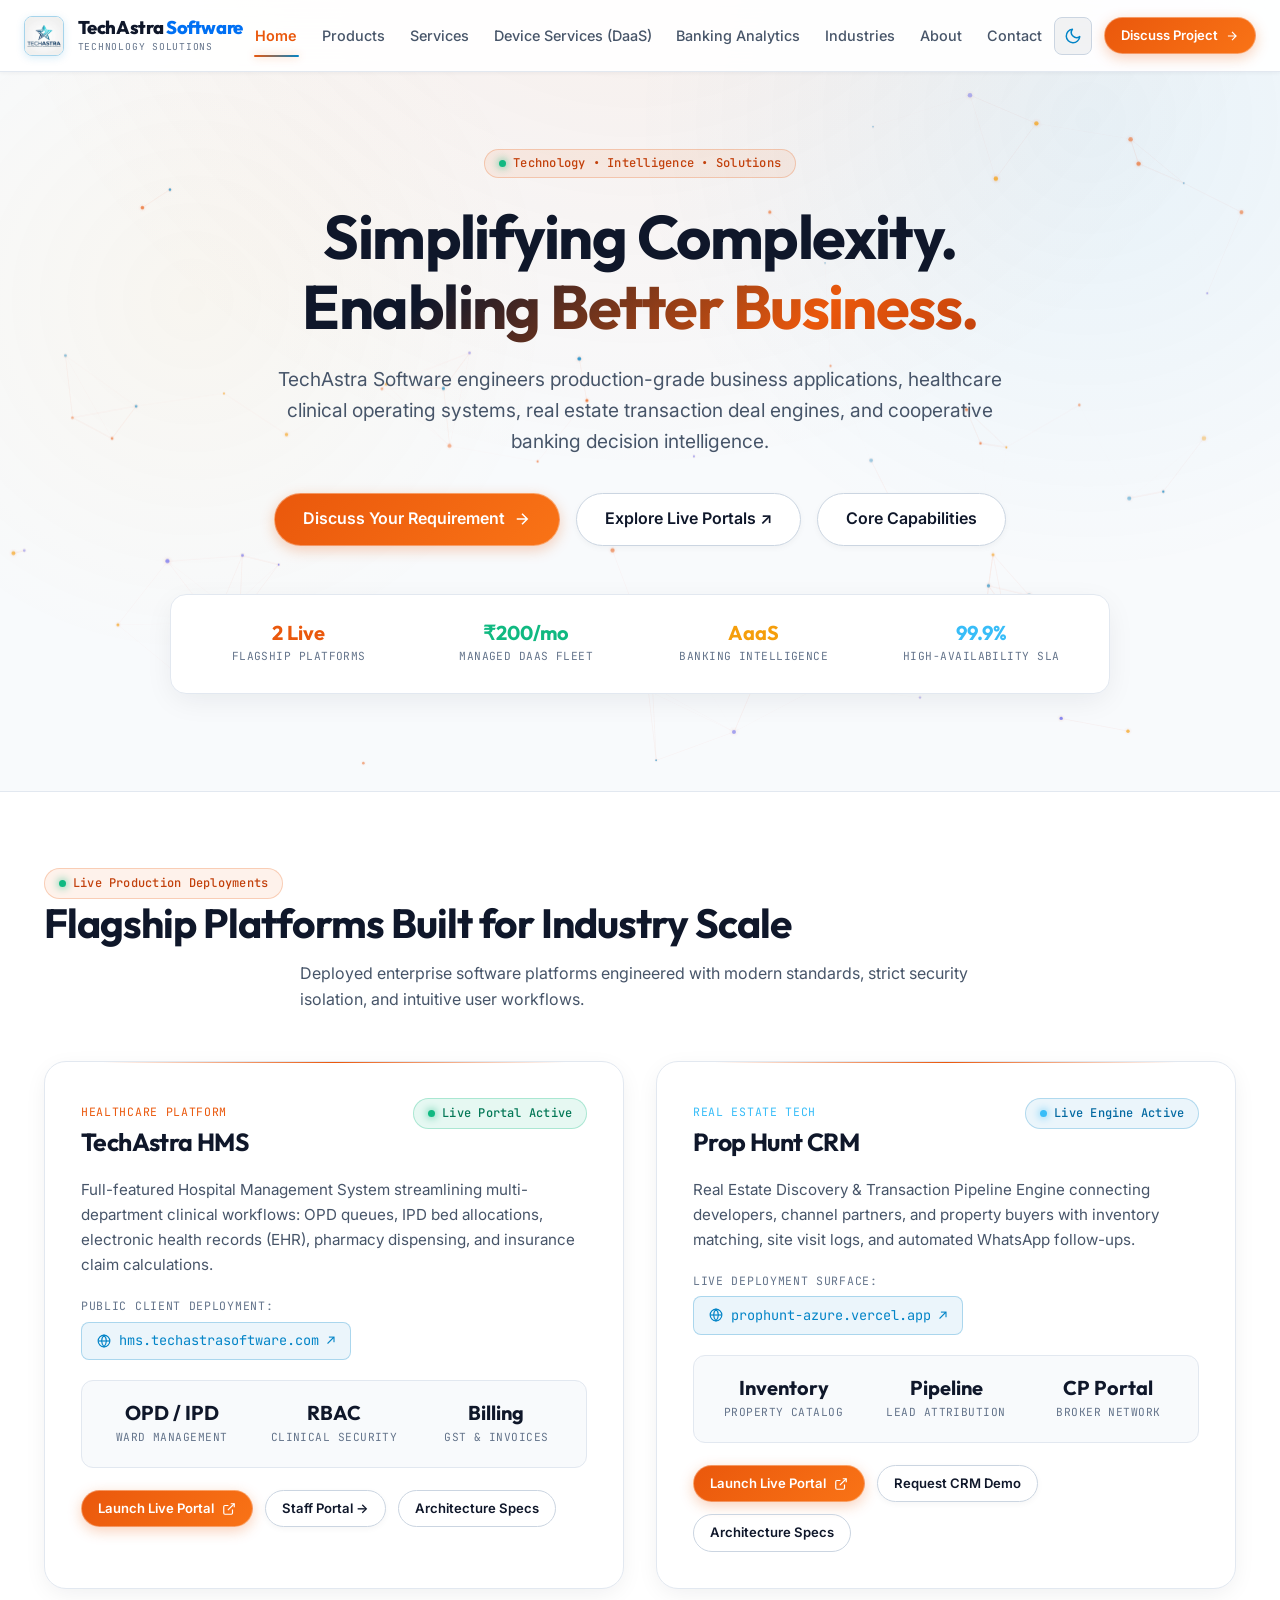
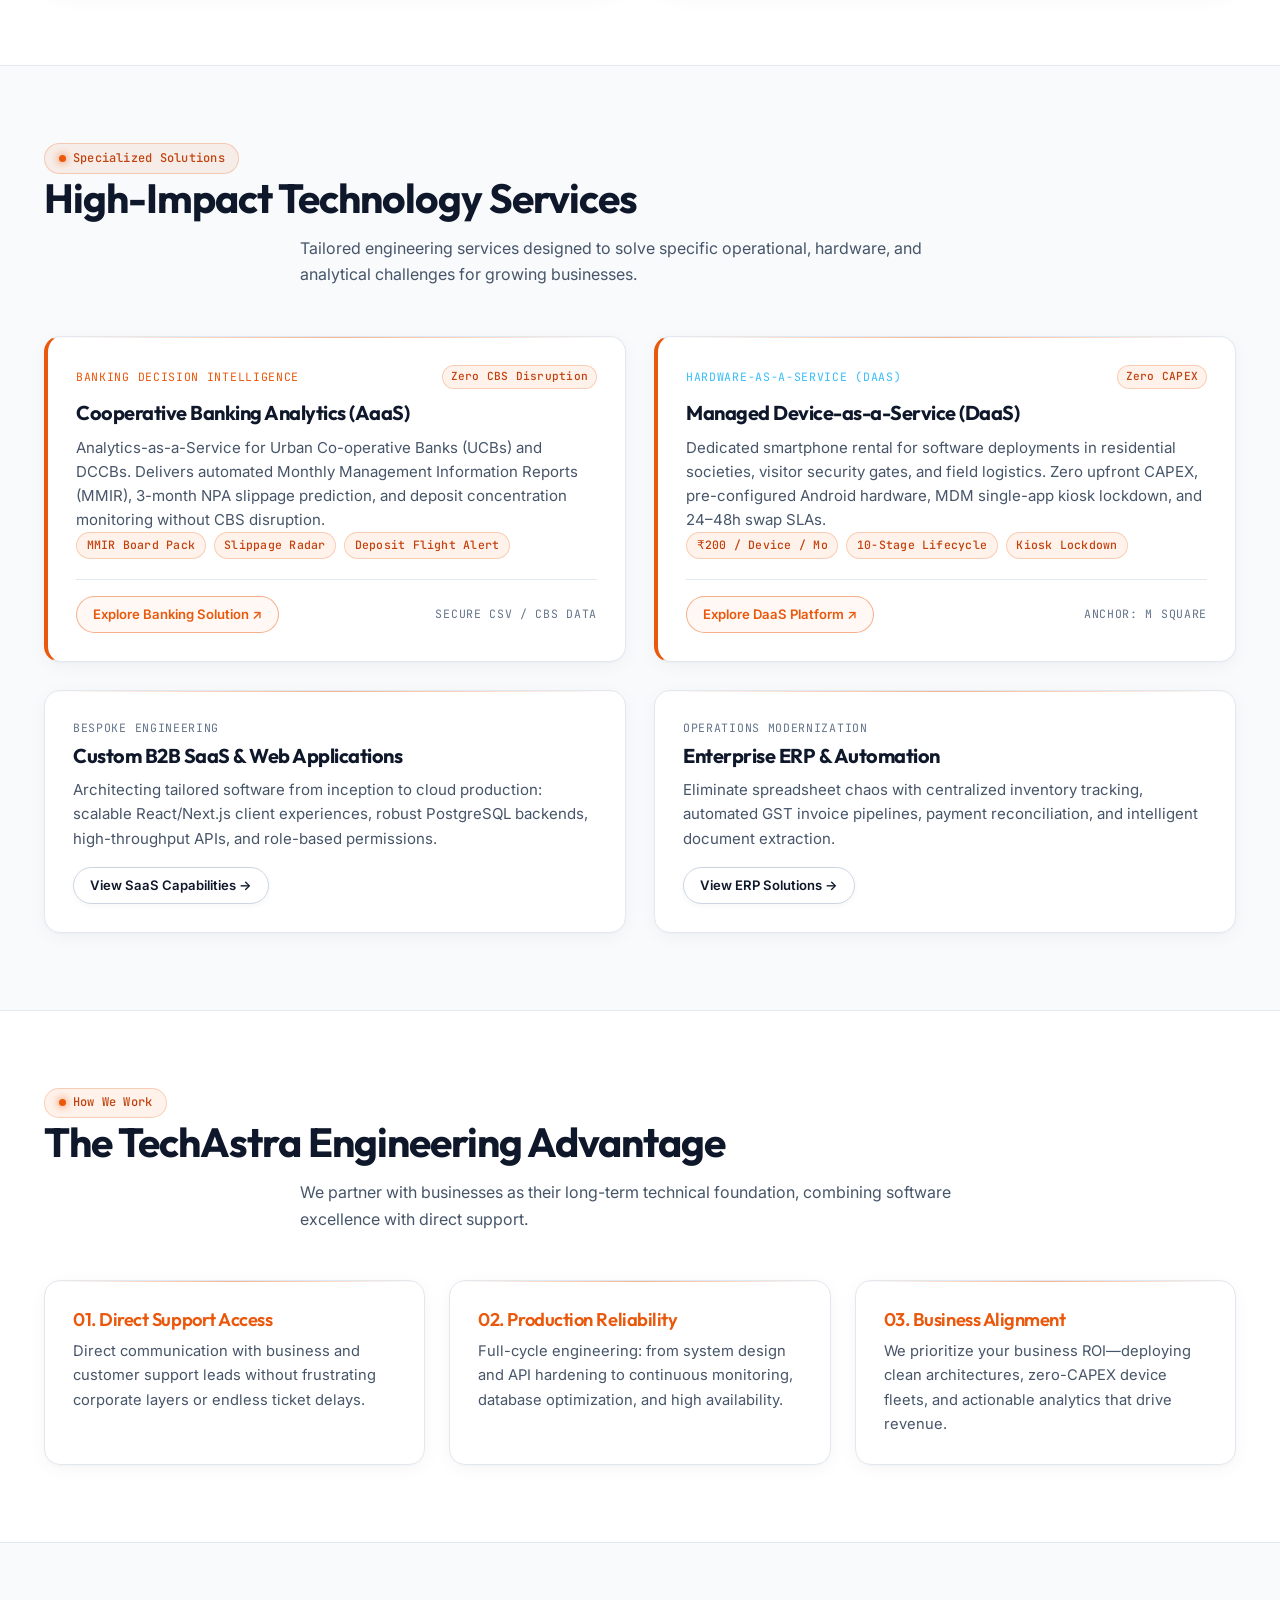
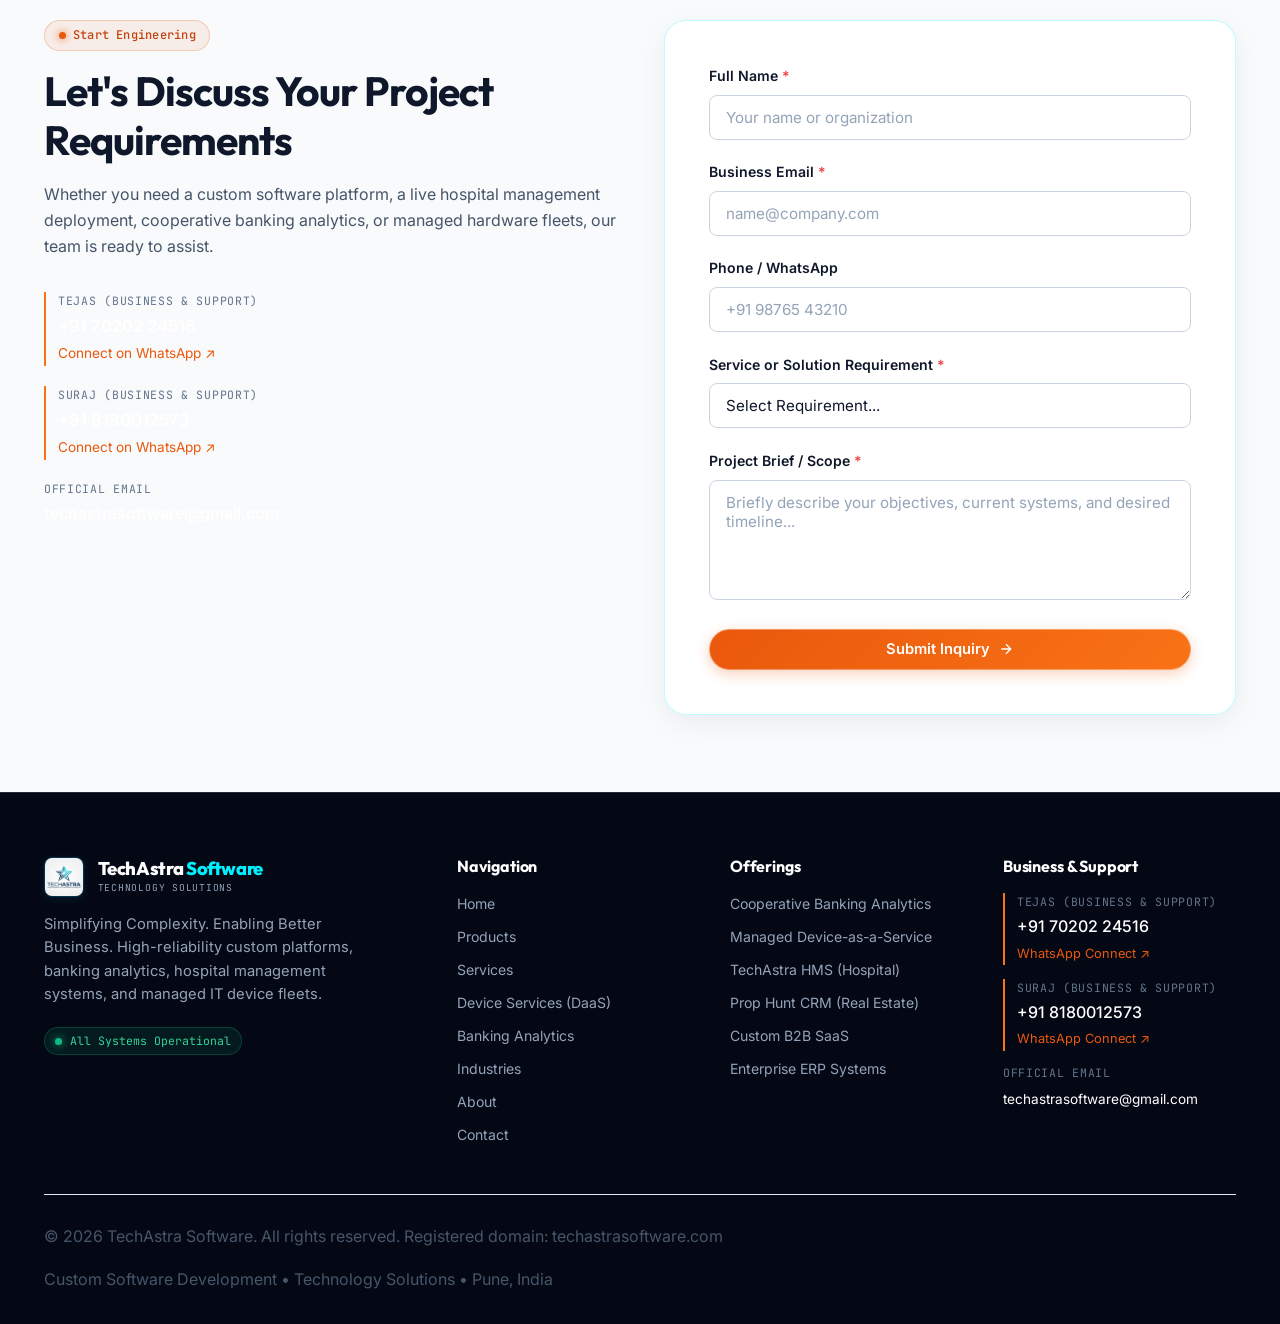
==== index.html @ a3435b64 "feat: complete website redesign with day theme default, mobile responsiveness, and smart email inqui" ====
<!DOCTYPE html>
<html lang="en" data-theme="light">
<head>
  <meta charset="UTF-8">
  <meta name="viewport" content="width=device-width, initial-scale=1.0">
  <title>TechAstra Software — Custom Software, Business Systems & AI Solutions</title>
  
  <!-- Primary Meta Tags -->
  <meta name="title" content="TechAstra Software — Custom Software, Business Systems & AI Solutions">
  <meta name="description" content="TechAstra Software builds custom business software, enterprise web applications, cooperative banking analytics, and managed device-as-a-service (DaaS) platforms across India.">
  <meta name="keywords" content="TechAstra Software, custom software development, hospital management system, cooperative banking analytics, Device as a Service India, B2B SaaS engineering, Pune software company">
  <meta name="robots" content="index, follow">
  <meta name="theme-color" content="#F8FAFC">
  <meta name="google-site-verification" content="npp2EJDyWVHGI0a8ak_zFF7rpn6xFuHgeEfQXJlTIfI">
  <link rel="canonical" href="https://techastrasoftware.com/">

  <!-- Open Graph / Facebook -->
  <meta property="og:type" content="website">
  <meta property="og:url" content="https://techastrasoftware.com/">
  <meta property="og:title" content="TechAstra Software — Custom Software, Business Systems & AI Solutions">
  <meta property="og:description" content="Simplifying Complexity. Enabling Better Business. High-reliability custom platforms, banking analytics, hospital management systems, and managed IT device fleets.">
  <meta property="og:image" content="https://techastrasoftware.com/assets/images/techastra-logo.jpg">

  <!-- Twitter -->
  <meta name="twitter:card" content="summary_large_image">
  <meta name="twitter:url" content="https://techastrasoftware.com/">
  <meta name="twitter:title" content="TechAstra Software — Custom Software, Business Systems & AI Solutions">
  <meta name="twitter:description" content="High-performance custom software, cooperative banking intelligence, and managed business platforms.">
  <meta name="twitter:image" content="https://techastrasoftware.com/assets/images/techastra-logo.jpg">

  <!-- Favicon -->
  <link rel="icon" type="image/png" href="favicon.png">
  <link rel="apple-touch-icon" href="favicon.png">

  <!-- Modern Typography: Outfit, Inter, JetBrains Mono -->
  <link rel="preconnect" href="https://fonts.googleapis.com">
  <link rel="preconnect" href="https://fonts.gstatic.com" crossorigin>
  <link href="https://fonts.googleapis.com/css2?family=Inter:wght@300;400;500;600;700;800&family=JetBrains+Mono:wght@400;500;600;700&family=Outfit:wght@500;600;700;800&display=swap" rel="stylesheet">

  <!-- Master Stylesheet -->
  <link rel="stylesheet" href="css/styles.css">

  <!-- Theme Initialization (Zero Flash: Light Theme Default) -->
  <script>
    (function() {
      try {
        var t = localStorage.getItem('techastra-theme');
        if (t === 'dark') {
          document.documentElement.setAttribute('data-theme', 'dark');
        } else {
          document.documentElement.setAttribute('data-theme', 'light');
        }
      } catch (e) {}
    })();
  </script>

  <!-- Structured Data (JSON-LD) -->
  <script type="application/ld+json">
  {
    "@context": "https://schema.org",
    "@graph": [
      {
        "@type": "Organization",
        "@id": "https://techastrasoftware.com/#organization",
        "name": "TechAstra Software",
        "url": "https://techastrasoftware.com",
        "logo": "https://techastrasoftware.com/assets/images/techastra-logo.jpg",
        "email": "techastrasoftware@gmail.com",
        "description": "TechAstra Software is a software solutions company that develops custom software, web applications, business platforms, automation solutions, AI-powered systems, and managed technology solutions for businesses.",
        "sameAs": []
      },
      {
        "@type": "WebSite",
        "@id": "https://techastrasoftware.com/#website",
        "url": "https://techastrasoftware.com",
        "name": "TechAstra Software",
        "publisher": { "@id": "https://techastrasoftware.com/#organization" }
      }
    ]
  }
  </script>
</head>
<body>

  <!-- Global Header -->
  <header class="site-header" role="banner">
    <div class="container-wide">
      <!-- Official TechAstra Logo & Brand -->
      <a href="index.html" class="brand-link" aria-label="TechAstra Software Home">
        <img src="assets/images/techastra-logo.jpg" alt="TechAstra Software Logo" class="brand-logo-img">
        <div class="brand-text-wrap">
          <span class="brand-name">TechAstra <span>Software</span></span>
          <span class="brand-subtext">Technology Solutions</span>
        </div>
      </a>

      <!-- Desktop Navigation -->
      <nav class="main-nav" aria-label="Primary Navigation">
        <a href="index.html" class="nav-link active" aria-current="page">Home</a>
        <a href="products.html" class="nav-link">Products</a>
        <a href="services.html" class="nav-link">Services</a>
        <a href="device-as-a-service.html" class="nav-link">Device Services (DaaS)</a>
        <a href="cooperative-banking-analytics.html" class="nav-link">Banking Analytics</a>
        <a href="industries.html" class="nav-link">Industries</a>
        <a href="about.html" class="nav-link">About</a>
        <a href="contact.html" class="nav-link">Contact</a>
      </nav>

      <!-- Header CTAs & Theme Toggle -->
      <div class="header-actions">
        <button type="button" class="theme-toggle-btn" aria-label="Toggle light or dark theme" title="Switch Theme">
          <svg class="theme-icon-sun" viewBox="0 0 24 24" width="18" height="18" fill="none" stroke="currentColor" stroke-width="2" stroke-linecap="round" stroke-linejoin="round"><circle cx="12" cy="12" r="5"></circle><line x1="12" y1="1" x2="12" y2="3"></line><line x1="12" y1="21" x2="12" y2="23"></line><line x1="4.22" y1="4.22" x2="5.64" y2="5.64"></line><line x1="18.36" y1="18.36" x2="19.78" y2="19.78"></line><line x1="1" y1="12" x2="3" y2="12"></line><line x1="21" y1="12" x2="23" y2="12"></line><line x1="4.22" y1="19.78" x2="5.64" y2="18.36"></line><line x1="18.36" y1="5.64" x2="19.78" y2="4.22"></line></svg>
          <svg class="theme-icon-moon" viewBox="0 0 24 24" width="18" height="18" fill="none" stroke="currentColor" stroke-width="2" stroke-linecap="round" stroke-linejoin="round"><path d="M21 12.79A9 9 0 1 1 11.21 3 7 7 0 0 0 21 12.79z"></path></svg>
        </button>
        <a href="contact.html" class="header-cta-btn">
          <span>Discuss Project</span>
          <svg viewBox="0 0 24 24" fill="none" stroke="currentColor" stroke-width="2"><path d="M5 12h14M12 5l7 7-7 7"/></svg>
        </a>
        <button type="button" class="mobile-menu-btn" aria-label="Open mobile navigation menu" aria-expanded="false">
          <svg viewBox="0 0 24 24" fill="none" stroke="currentColor" stroke-width="2" stroke-linecap="round"><line x1="3" y1="12" x2="21" y2="12"></line><line x1="3" y1="6" x2="21" y2="6"></line><line x1="3" y1="18" x2="21" y2="18"></line></svg>
        </button>
      </div>
    </div>
  </header>

  <!-- Mobile Drawer Menu -->
  <div class="mobile-drawer" aria-hidden="true">
    <div class="mobile-drawer-header">
      <div class="brand-text-wrap">
        <span class="brand-name">TechAstra <span>Software</span></span>
        <span class="brand-subtext">Technology Solutions</span>
      </div>
      <div style="display: flex; align-items: center; gap: 0.5rem;">
        <button type="button" class="theme-toggle-btn" aria-label="Toggle light or dark theme" title="Switch Theme">
          <svg class="theme-icon-sun" viewBox="0 0 24 24" width="18" height="18" fill="none" stroke="currentColor" stroke-width="2" stroke-linecap="round" stroke-linejoin="round"><circle cx="12" cy="12" r="5"></circle><line x1="12" y1="1" x2="12" y2="3"></line><line x1="12" y1="21" x2="12" y2="23"></line><line x1="4.22" y1="4.22" x2="5.64" y2="5.64"></line><line x1="18.36" y1="18.36" x2="19.78" y2="19.78"></line><line x1="1" y1="12" x2="3" y2="12"></line><line x1="21" y1="12" x2="23" y2="12"></line><line x1="4.22" y1="19.78" x2="5.64" y2="18.36"></line><line x1="18.36" y1="5.64" x2="19.78" y2="4.22"></line></svg>
          <svg class="theme-icon-moon" viewBox="0 0 24 24" width="18" height="18" fill="none" stroke="currentColor" stroke-width="2" stroke-linecap="round" stroke-linejoin="round"><path d="M21 12.79A9 9 0 1 1 11.21 3 7 7 0 0 0 21 12.79z"></path></svg>
        </button>
        <button type="button" class="mobile-menu-btn mobile-drawer-close" aria-label="Close navigation menu">
          <svg viewBox="0 0 24 24" fill="none" stroke="currentColor" stroke-width="2"><line x1="18" y1="6" x2="6" y2="18"></line><line x1="6" y1="6" x2="18" y2="18"></line></svg>
        </button>
      </div>
    </div>
    <nav class="mobile-drawer-nav">
      <a href="index.html" class="active">Home</a>
      <a href="products.html">Products</a>
      <a href="services.html">Services</a>
      <a href="device-as-a-service.html">Device Services (DaaS)</a>
      <a href="cooperative-banking-analytics.html">Banking Analytics</a>
      <a href="industries.html">Industries</a>
      <a href="about.html">About</a>
      <a href="contact.html">Contact</a>
    </nav>
    <div class="mobile-drawer-footer">
      <a href="contact.html" class="btn btn-primary" style="width: 100%;">Discuss Your Project</a>
      <p style="font-size: 0.8rem; color: var(--text-muted); text-align: center; margin-top: 0.75rem;">techastrasoftware@gmail.com</p>
    </div>
  </div>

  <main id="main-content">

    <!-- Cosmic Astra Hero Section with Interactive Constellation Canvas -->
    <section class="section-padding hero-cosmic-section" style="position: relative; overflow: hidden; padding-top: clamp(3rem, 6vw, 5.5rem); padding-bottom: clamp(3.5rem, 6vw, 5.5rem);">
      <!-- Interactive Celestial Starfield Canvas -->
      <canvas id="astra-canvas" class="astra-canvas" aria-hidden="true"></canvas>

      <div class="container" style="position: relative; z-index: 2;">
        <div style="max-width: 940px; margin: 0 auto; text-align: center;">
          
          <div class="hero-badge-wrap">
            <span class="badge hero-badge">
              <span class="dot dot-green"></span> Technology • Intelligence • Solutions
            </span>
          </div>

          <h1 style="margin-bottom: 1.35rem;">
            Simplifying Complexity. <br>
            <span class="gradient-text-cosmic">Enabling Better Business.</span>
          </h1>

          <p class="lead" style="max-width: 780px; margin: 0 auto 2.25rem; color: var(--text-secondary);">
            TechAstra Software engineers production-grade business applications, healthcare clinical operating systems, real estate transaction deal engines, and cooperative banking decision intelligence.
          </p>

          <div class="hero-cta-group" style="display: flex; gap: 1rem; justify-content: center; flex-wrap: wrap; margin-bottom: 3rem;">
            <a href="contact.html" class="btn btn-primary btn-lg">
              <span>Discuss Your Requirement</span>
              <svg width="18" height="18" viewBox="0 0 24 24" fill="none" stroke="currentColor" stroke-width="2"><path d="M5 12h14M12 5l7 7-7 7"/></svg>
            </a>
            <a href="#products" class="btn btn-secondary btn-lg">
              <span>Explore Live Portals ↗</span>
            </a>
            <a href="services.html" class="btn btn-secondary btn-lg">
              <span>Core Capabilities</span>
            </a>
          </div>

          <!-- Highlight Metrics & Telemetry Strip -->
          <div class="metrics-strip hero-metrics-strip">
            <div class="metric-item">
              <div class="metric-val" style="color: var(--brand-cyan);">2 Live</div>
              <div class="metric-lbl">Flagship Platforms</div>
            </div>
            <div class="metric-item">
              <div class="metric-val" style="color: #10B981;">₹200/mo</div>
              <div class="metric-lbl">Managed DaaS Fleet</div>
            </div>
            <div class="metric-item">
              <div class="metric-val" style="color: #F59E0B;">AaaS</div>
              <div class="metric-lbl">Banking Intelligence</div>
            </div>
            <div class="metric-item">
              <div class="metric-val" style="color: #38BDF8;">99.9%</div>
              <div class="metric-lbl">High-Availability SLA</div>
            </div>
          </div>

        </div>
      </div>
    </section>

    <!-- Flagship Products Showcase (Live HMS & Prop Hunt) -->
    <section class="section-padding bg-surface" id="products">
      <div class="container">
        <div class="section-header text-center" style="margin-bottom: 3rem;">
          <span class="badge"><span class="dot dot-green"></span> Live Production Deployments</span>
          <h2>Flagship Platforms Built for Industry Scale</h2>
          <p class="section-lead" style="max-width: 680px; margin: 0.75rem auto 0;">
            Deployed enterprise software platforms engineered with modern standards, strict security isolation, and intuitive user workflows.
          </p>
        </div>

        <div class="grid grid-2" style="gap: 2rem;">
          
          <!-- Product 1: TechAstra HMS -->
          <div class="portal-card" id="hms-portal">
            <div class="portal-header">
              <div>
                <span class="mono-tag" style="color: var(--brand-cyan);">Healthcare Platform</span>
                <h3 style="font-size: 1.55rem; margin-top: 0.25rem;">TechAstra HMS</h3>
              </div>
              <span class="badge badge-live">
                <span class="dot dot-green"></span> Live Portal Active
              </span>
            </div>
            
            <p style="color: var(--text-secondary); font-size: 0.95rem; margin-bottom: 1.25rem;">
              Full-featured Hospital Management System streamlining multi-department clinical workflows: OPD queues, IPD bed allocations, electronic health records (EHR), pharmacy dispensing, and insurance claim calculations.
            </p>

            <div style="margin-bottom: 1.25rem;">
              <span class="mono-tag" style="display: block; margin-bottom: 0.35rem;">Public Client Deployment:</span>
              <a href="https://hms.techastrasoftware.com/" target="_blank" rel="noopener" class="portal-url-badge" title="Launch TechAstra HMS">
                <svg width="14" height="14" viewBox="0 0 24 24" fill="none" stroke="currentColor" stroke-width="2"><circle cx="12" cy="12" r="10"></circle><line x1="2" y1="12" x2="22" y2="12"></line><path d="M12 2a15.3 15.3 0 0 1 4 10 15.3 15.3 0 0 1-4 10 15.3 15.3 0 0 1-4-10 15.3 15.3 0 0 1 4-10z"></path></svg>
                <span>hms.techastrasoftware.com ↗</span>
              </a>
            </div>

            <div class="metrics-strip">
              <div class="metric-item">
                <div class="metric-val">OPD / IPD</div>
                <div class="metric-lbl">Ward Management</div>
              </div>
              <div class="metric-item">
                <div class="metric-val">RBAC</div>
                <div class="metric-lbl">Clinical Security</div>
              </div>
              <div class="metric-item">
                <div class="metric-val">Billing</div>
                <div class="metric-lbl">GST &amp; Invoices</div>
              </div>
            </div>

            <div style="display: flex; gap: 0.75rem; flex-wrap: wrap; margin-top: 1.35rem;">
              <a href="https://hms.techastrasoftware.com/" target="_blank" rel="noopener" class="btn btn-primary btn-sm">
                <span>Launch Live Portal</span>
                <svg width="14" height="14" viewBox="0 0 24 24" fill="none" stroke="currentColor" stroke-width="2"><path d="M18 13v6a2 2 0 0 1-2 2H5a2 2 0 0 1-2-2V8a2 2 0 0 1 2-2h6"></path><polyline points="15 3 21 3 21 9"></polyline><line x1="10" y1="14" x2="21" y2="3"></line></svg>
              </a>
              <a href="https://hms-admin.techastrasoftware.com" target="_blank" rel="noopener" class="btn btn-secondary btn-sm">Staff Portal &rarr;</a>
              <a href="products.html#hms" class="btn btn-outline btn-sm">Architecture Specs</a>
            </div>
          </div>

          <!-- Product 2: Prop Hunt CRM -->
          <div class="portal-card" id="prophunt-portal">
            <div class="portal-header">
              <div>
                <span class="mono-tag" style="color: #38BDF8;">Real Estate Tech</span>
                <h3 style="font-size: 1.55rem; margin-top: 0.25rem;">Prop Hunt CRM</h3>
              </div>
              <span class="badge badge-platform">
                <span class="dot" style="background: #38BDF8; box-shadow: 0 0 8px #38BDF8;"></span> Live Engine Active
              </span>
            </div>

            <p style="color: var(--text-secondary); font-size: 0.95rem; margin-bottom: 1.25rem;">
              Real Estate Discovery &amp; Transaction Pipeline Engine connecting developers, channel partners, and property buyers with inventory matching, site visit logs, and automated WhatsApp follow-ups.
            </p>

            <div style="margin-bottom: 1.25rem;">
              <span class="mono-tag" style="display: block; margin-bottom: 0.35rem;">Live Deployment Surface:</span>
              <a href="https://prophunt-azure.vercel.app/" target="_blank" rel="noopener" class="portal-url-badge" title="Launch Prop Hunt CRM">
                <svg width="14" height="14" viewBox="0 0 24 24" fill="none" stroke="currentColor" stroke-width="2"><circle cx="12" cy="12" r="10"></circle><line x1="2" y1="12" x2="22" y2="12"></line><path d="M12 2a15.3 15.3 0 0 1 4 10 15.3 15.3 0 0 1-4 10 15.3 15.3 0 0 1-4-10 15.3 15.3 0 0 1 4-10z"></path></svg>
                <span>prophunt-azure.vercel.app ↗</span>
              </a>
            </div>

            <div class="metrics-strip">
              <div class="metric-item">
                <div class="metric-val">Inventory</div>
                <div class="metric-lbl">Property Catalog</div>
              </div>
              <div class="metric-item">
                <div class="metric-val">Pipeline</div>
                <div class="metric-lbl">Lead Attribution</div>
              </div>
              <div class="metric-item">
                <div class="metric-val">CP Portal</div>
                <div class="metric-lbl">Broker Network</div>
              </div>
            </div>

            <div style="display: flex; gap: 0.75rem; flex-wrap: wrap; margin-top: 1.35rem;">
              <a href="https://prophunt-azure.vercel.app/" target="_blank" rel="noopener" class="btn btn-primary btn-sm">
                <span>Launch Live Portal</span>
                <svg width="14" height="14" viewBox="0 0 24 24" fill="none" stroke="currentColor" stroke-width="2"><path d="M18 13v6a2 2 0 0 1-2 2H5a2 2 0 0 1-2-2V8a2 2 0 0 1 2-2h6"></path><polyline points="15 3 21 3 21 9"></polyline><line x1="10" y1="14" x2="21" y2="3"></line></svg>
              </a>
              <a href="contact.html?service=prophunt" class="btn btn-secondary btn-sm">Request CRM Demo</a>
              <a href="products.html#prop-hunt" class="btn btn-outline btn-sm">Architecture Specs</a>
            </div>
          </div>

        </div>
      </div>
    </section>

    <!-- Core Specialized Offerings Bento -->
    <section class="section-padding" id="specialized-solutions">
      <div class="container">
        <div class="section-header text-center" style="margin-bottom: 3rem;">
          <span class="badge"><span class="dot"></span> Specialized Solutions</span>
          <h2>High-Impact Technology Services</h2>
          <p class="section-lead" style="max-width: 680px; margin: 0.75rem auto 0;">
            Tailored engineering services designed to solve specific operational, hardware, and analytical challenges for growing businesses.
          </p>
        </div>

        <div class="grid grid-2" style="gap: 1.75rem;">
          
          <!-- Specialized Service 1: Cooperative Banking Analytics -->
          <div class="card" style="border-left: 4px solid var(--brand-cyan);">
            <div style="display: flex; align-items: center; justify-content: space-between; margin-bottom: 0.75rem;">
              <span class="mono-tag" style="color: var(--brand-cyan);">Banking Decision Intelligence</span>
              <span class="badge" style="font-size: 0.7rem; padding: 0.15rem 0.5rem;">Zero CBS Disruption</span>
            </div>
            <h3 class="card-title">Cooperative Banking Analytics (AaaS)</h3>
            <p class="card-desc">
              Analytics-as-a-Service for Urban Co-operative Banks (UCBs) and DCCBs. Delivers automated Monthly Management Information Reports (MMIR), 3-month NPA slippage prediction, and deposit concentration monitoring without CBS disruption.
            </p>
            <div style="display: flex; gap: 0.5rem; flex-wrap: wrap; margin-bottom: 1.25rem;">
              <span class="badge" style="font-size: 0.72rem; padding: 0.2rem 0.6rem;">MMIR Board Pack</span>
              <span class="badge" style="font-size: 0.72rem; padding: 0.2rem 0.6rem;">Slippage Radar</span>
              <span class="badge" style="font-size: 0.72rem; padding: 0.2rem 0.6rem;">Deposit Flight Alert</span>
            </div>
            <div style="display: flex; justify-content: space-between; align-items: center; border-top: 1px solid var(--border-subtle); padding-top: 1rem;">
              <a href="cooperative-banking-analytics.html" class="btn btn-outline-cyan btn-sm">Explore Banking Solution ↗</a>
              <span class="mono-tag">Secure CSV / CBS Data</span>
            </div>
          </div>

          <!-- Specialized Service 2: Managed Device-as-a-Service (DaaS) -->
          <div class="card" style="border-left: 4px solid var(--brand-primary);">
            <div style="display: flex; align-items: center; justify-content: space-between; margin-bottom: 0.75rem;">
              <span class="mono-tag" style="color: #38BDF8;">Hardware-as-a-Service (DaaS)</span>
              <span class="badge" style="font-size: 0.7rem; padding: 0.15rem 0.5rem;">Zero CAPEX</span>
            </div>
            <h3 class="card-title">Managed Device-as-a-Service (DaaS)</h3>
            <p class="card-desc">
              Dedicated smartphone rental for software deployments in residential societies, visitor security gates, and field logistics. Zero upfront CAPEX, pre-configured Android hardware, MDM single-app kiosk lockdown, and 24–48h swap SLAs.
            </p>
            <div style="display: flex; gap: 0.5rem; flex-wrap: wrap; margin-bottom: 1.25rem;">
              <span class="badge" style="font-size: 0.72rem; padding: 0.2rem 0.6rem;">₹200 / Device / Mo</span>
              <span class="badge" style="font-size: 0.72rem; padding: 0.2rem 0.6rem;">10-Stage Lifecycle</span>
              <span class="badge" style="font-size: 0.72rem; padding: 0.2rem 0.6rem;">Kiosk Lockdown</span>
            </div>
            <div style="display: flex; justify-content: space-between; align-items: center; border-top: 1px solid var(--border-subtle); padding-top: 1rem;">
              <a href="device-as-a-service.html" class="btn btn-outline-cyan btn-sm">Explore DaaS Platform ↗</a>
              <span class="mono-tag">Anchor: M Square</span>
            </div>
          </div>

          <!-- Specialized Service 3: Custom B2B SaaS -->
          <div class="card">
            <span class="mono-tag" style="display: block; margin-bottom: 0.4rem;">Bespoke Engineering</span>
            <h3 class="card-title">Custom B2B SaaS &amp; Web Applications</h3>
            <p class="card-desc">
              Architecting tailored software from inception to cloud production: scalable React/Next.js client experiences, robust PostgreSQL backends, high-throughput APIs, and role-based permissions.
            </p>
            <div style="margin-top: 1rem;">
              <a href="services.html#saas" class="btn btn-secondary btn-sm">View SaaS Capabilities &rarr;</a>
            </div>
          </div>

          <!-- Specialized Service 4: ERP & Workflow Automation -->
          <div class="card">
            <span class="mono-tag" style="display: block; margin-bottom: 0.4rem;">Operations Modernization</span>
            <h3 class="card-title">Enterprise ERP &amp; Automation</h3>
            <p class="card-desc">
              Eliminate spreadsheet chaos with centralized inventory tracking, automated GST invoice pipelines, payment reconciliation, and intelligent document extraction.
            </p>
            <div style="margin-top: 1rem;">
              <a href="services.html#erp" class="btn btn-secondary btn-sm">View ERP Solutions &rarr;</a>
            </div>
          </div>

        </div>
      </div>
    </section>

    <!-- Why TechAstra / Delivery Advantage -->
    <section class="section-padding bg-surface">
      <div class="container">
        <div class="section-header text-center" style="margin-bottom: 3rem;">
          <span class="badge"><span class="dot"></span> How We Work</span>
          <h2>The TechAstra Engineering Advantage</h2>
          <p class="section-lead" style="max-width: 680px; margin: 0.75rem auto 0;">
            We partner with businesses as their long-term technical foundation, combining software excellence with direct support.
          </p>
        </div>

        <div class="grid grid-3">
          <div class="card">
            <h4 style="color: var(--brand-cyan); margin-bottom: 0.5rem;">01. Direct Support Access</h4>
            <p style="font-size: 0.92rem;">Direct communication with business and customer support leads without frustrating corporate layers or endless ticket delays.</p>
          </div>
          <div class="card">
            <h4 style="color: var(--brand-cyan); margin-bottom: 0.5rem;">02. Production Reliability</h4>
            <p style="font-size: 0.92rem;">Full-cycle engineering: from system design and API hardening to continuous monitoring, database optimization, and high availability.</p>
          </div>
          <div class="card">
            <h4 style="color: var(--brand-cyan); margin-bottom: 0.5rem;">03. Business Alignment</h4>
            <p style="font-size: 0.92rem;">We prioritize your business ROI—deploying clean architectures, zero-CAPEX device fleets, and actionable analytics that drive revenue.</p>
          </div>
        </div>
      </div>
    </section>

    <!-- Project Consultation & Inquiry Form -->
    <section class="section-padding" id="contact">
      <div class="container">
        <div class="grid grid-2" style="gap: 3rem; align-items: flex-start;">
          
          <div>
            <span class="badge" style="margin-bottom: 1rem;"><span class="dot"></span> Start Engineering</span>
            <h2 style="margin-bottom: 1rem;">Let's Discuss Your Project Requirements</h2>
            <p style="margin-bottom: 2rem;">
              Whether you need a custom software platform, a live hospital management deployment, cooperative banking analytics, or managed hardware fleets, our team is ready to assist.
            </p>

            <div class="footer-contact-block" style="gap: 1.25rem;">
              <div class="footer-contact-person">
                <span class="mono-tag" style="display: block; margin-bottom: 0.2rem;">Tejas (Business &amp; Support)</span>
                <a href="tel:+917020224516" style="color: #FFFFFF; font-weight: 600; font-size: 1.05rem;">+91 70202 24516</a><br>
                <a href="https://wa.me/917020224516" target="_blank" rel="noopener" style="color: var(--brand-cyan); font-size: 0.85rem;">Connect on WhatsApp ↗</a>
              </div>
              <div class="footer-contact-person">
                <span class="mono-tag" style="display: block; margin-bottom: 0.2rem;">Suraj (Business &amp; Support)</span>
                <a href="tel:+918180012573" style="color: #FFFFFF; font-weight: 600; font-size: 1.05rem;">+91 8180012573</a><br>
                <a href="https://wa.me/918180012573" target="_blank" rel="noopener" style="color: var(--brand-cyan); font-size: 0.85rem;">Connect on WhatsApp ↗</a>
              </div>
              <div>
                <span class="mono-tag" style="display: block; margin-bottom: 0.2rem;">Official Email</span>
                <a href="mailto:techastrasoftware@gmail.com" style="color: #FFFFFF; font-weight: 600;">techastrasoftware@gmail.com</a>
              </div>
            </div>
          </div>

          <!-- Contact Form Container -->
          <div class="form-card" style="border-color: rgba(0, 240, 255, 0.25);">
            <form id="techastra-inquiry-form" novalidate>
              <div class="form-group">
                <label class="form-label" for="inp-name">Full Name <span class="req">*</span></label>
                <input type="text" id="inp-name" name="name" class="form-control" placeholder="Your name or organization" required>
              </div>

              <div class="form-group">
                <label class="form-label" for="inp-email">Business Email <span class="req">*</span></label>
                <input type="email" id="inp-email" name="email" class="form-control" placeholder="name@company.com" required>
              </div>

              <div class="form-group">
                <label class="form-label" for="inp-phone">Phone / WhatsApp</label>
                <input type="tel" id="inp-phone" name="phone" class="form-control" placeholder="+91 98765 43210">
              </div>

              <div class="form-group">
                <label class="form-label" for="inp-service">Service or Solution Requirement <span class="req">*</span></label>
                <select id="inp-service" name="service" class="form-control" required>
                  <option value="" disabled selected>Select Requirement...</option>
                  <option value="Cooperative Banking Analytics (AaaS)">Cooperative Banking Analytics (AaaS)</option>
                  <option value="Managed Device-as-a-Service (DaaS)">Managed Device-as-a-Service (DaaS)</option>
                  <option value="TechAstra HMS Deployment">TechAstra HMS (Hospital Management System)</option>
                  <option value="Prop Hunt CRM Deployment">Prop Hunt CRM (Real Estate Pipeline)</option>
                  <option value="Custom Software Development">Custom Software Development</option>
                  <option value="Enterprise ERP & Process Automation">Enterprise ERP &amp; Automation</option>
                  <option value="General Technology Inquiry">General Technology Consultation</option>
                </select>
              </div>

              <div class="form-group">
                <label class="form-label" for="inp-message">Project Brief / Scope <span class="req">*</span></label>
                <textarea id="inp-message" name="message" class="form-control" rows="4" placeholder="Briefly describe your objectives, current systems, and desired timeline..." required></textarea>
              </div>

              <button type="submit" class="btn btn-primary" style="width: 100%;">
                <span>Submit Inquiry</span>
                <svg width="16" height="16" viewBox="0 0 24 24" fill="none" stroke="currentColor" stroke-width="2"><path d="M5 12h14M12 5l7 7-7 7"/></svg>
              </button>

              <div id="form-status-msg" class="form-feedback" style="margin-top: 1rem; text-align: center;"></div>
            </form>
          </div>

        </div>
      </div>
    </section>

  </main>

  <!-- Global Footer -->
  <footer class="site-footer" role="contentinfo">
    <div class="container">
      <div class="footer-grid">
        
        <!-- Brand Information -->
        <div class="footer-brand">
          <a href="index.html" class="brand-link" style="margin-bottom: 0.5rem;">
            <img src="assets/images/techastra-logo.jpg" alt="TechAstra Software Logo" class="brand-logo-img">
            <div class="brand-text-wrap">
              <span class="brand-name">TechAstra <span>Software</span></span>
              <span class="brand-subtext">Technology Solutions</span>
            </div>
          </a>
          <p>
            Simplifying Complexity. Enabling Better Business. High-reliability custom platforms, banking analytics, hospital management systems, and managed IT device fleets.
          </p>
          <div style="margin-top: 1rem;">
            <span class="footer-status-pill">
              <span class="dot dot-green"></span> All Systems Operational
            </span>
          </div>
        </div>

        <!-- Navigation Links -->
        <div>
          <h4 class="footer-heading">Navigation</h4>
          <div class="footer-links">
            <a href="index.html">Home</a>
            <a href="products.html">Products</a>
            <a href="services.html">Services</a>
            <a href="device-as-a-service.html">Device Services (DaaS)</a>
            <a href="cooperative-banking-analytics.html">Banking Analytics</a>
            <a href="industries.html">Industries</a>
            <a href="about.html">About</a>
            <a href="contact.html">Contact</a>
          </div>
        </div>

        <!-- Solutions & Products -->
        <div>
          <h4 class="footer-heading">Offerings</h4>
          <div class="footer-links">
            <a href="cooperative-banking-analytics.html">Cooperative Banking Analytics</a>
            <a href="device-as-a-service.html">Managed Device-as-a-Service</a>
            <a href="products.html#hms">TechAstra HMS (Hospital)</a>
            <a href="products.html#prop-hunt">Prop Hunt CRM (Real Estate)</a>
            <a href="services.html#saas">Custom B2B SaaS</a>
            <a href="services.html#erp">Enterprise ERP Systems</a>
          </div>
        </div>

        <!-- Direct Business Support Contacts -->
        <div>
          <h4 class="footer-heading">Business &amp; Support</h4>
          <div class="footer-contact-block">
            <div class="footer-contact-person">
              <span class="mono-tag" style="display:block; margin-bottom: 0.15rem;">Tejas (Business &amp; Support)</span>
              <a href="tel:+917020224516" style="color: #FFFFFF; font-weight: 500;">+91 70202 24516</a><br>
              <a href="https://wa.me/917020224516" target="_blank" rel="noopener" style="font-size: 0.8rem; color: var(--brand-cyan);">WhatsApp Connect ↗</a>
            </div>
            <div class="footer-contact-person">
              <span class="mono-tag" style="display:block; margin-bottom: 0.15rem;">Suraj (Business &amp; Support)</span>
              <a href="tel:+918180012573" style="color: #FFFFFF; font-weight: 500;">+91 8180012573</a><br>
              <a href="https://wa.me/918180012573" target="_blank" rel="noopener" style="font-size: 0.8rem; color: var(--brand-cyan);">WhatsApp Connect ↗</a>
            </div>
            <div>
              <span class="mono-tag" style="display: block; margin-bottom: 0.2rem;">Official Email</span>
              <a href="mailto:techastrasoftware@gmail.com" style="color: #FFFFFF; font-size: 0.85rem;">techastrasoftware@gmail.com</a>
            </div>
          </div>
        </div>

      </div>

      <div class="footer-bottom">
        <p>&copy; <span class="current-year">2026</span> TechAstra Software. All rights reserved. Registered domain: techastrasoftware.com</p>
        <p>Custom Software Development &bull; Technology Solutions &bull; Pune, India</p>
      </div>
    </div>
  </footer>

  <!-- Script Engine -->
  <script src="js/main.js"></script>
</body>
</html>
---- css/styles.css ----
/* ==========================================================================
   TechAstra Software — Cosmic Astra Design System
   Aesthetic: Deep Space Obsidian, Starlight Indigo & Electric Celestial Cyan
   Crafted with Zero Cumulative Layout Shift, Flawless Responsiveness & WCAG 2.2 AA
   ========================================================================== */

/* --------------------------------------------------------------------------
   1. Design Tokens & Celestial Variables
   -------------------------------------------------------------------------- */
:root {
  /* Cosmic Surface Palette */
  --bg-page: #030712;
  --bg-surface: #060B18;
  --bg-surface-elevated: #0B132B;
  --bg-card: rgba(11, 19, 38, 0.68);
  --bg-card-hover: rgba(16, 28, 56, 0.85);
  --bg-glass: rgba(7, 13, 26, 0.78);
  --bg-glass-input: rgba(11, 19, 38, 0.55);

  /* Hairlines, Borders & Starlight Bevels */
  --border-subtle: rgba(255, 255, 255, 0.08);
  --border-medium: rgba(255, 255, 255, 0.14);
  --border-accent: rgba(0, 240, 255, 0.35);
  --border-glow: rgba(0, 112, 243, 0.45);
  --border-indigo: rgba(99, 102, 241, 0.35);

  /* Celestial Brand Accents */
  --brand-primary: #0070F3;
  --brand-primary-hover: #0058C6;
  --brand-cyan: #00F0FF;
  --brand-cyan-muted: #38BDF8;
  --brand-indigo: #6366F1;
  --brand-violet: #8B5CF6;
  --brand-starlight: #F8FAFC;
  --brand-accent-teal: #14B8A6;
  
  /* Semantic Status */
  --color-success: #10B981;
  --color-warning: #F59E0B;
  --color-error: #EF4444;

  /* Typography Colors — WCAG 2.2 AAA/AA High Contrast */
  --text-heading: #FFFFFF;
  --text-primary: #F1F5F9;
  --text-secondary: #94A3B8;
  --text-muted: #64748B;
  --text-accent: var(--brand-cyan);

  /* Font Families */
  --font-heading: 'Outfit', -apple-system, BlinkMacSystemFont, 'Segoe UI', Roboto, sans-serif;
  --font-sans: 'Inter', -apple-system, BlinkMacSystemFont, 'Segoe UI', Roboto, sans-serif;
  --font-mono: 'JetBrains Mono', ui-monospace, SFMono-Regular, Menlo, Monaco, Consolas, monospace;

  /* Elevation Shadows & Cosmic Glows */
  --shadow-sm: 0 1px 3px rgba(0, 0, 0, 0.5);
  --shadow-md: 0 4px 16px rgba(0, 0, 0, 0.6);
  --shadow-lg: 0 16px 40px rgba(0, 0, 0, 0.75);
  --shadow-glow: 0 0 28px rgba(0, 240, 255, 0.22);
  --shadow-cosmic: 0 12px 36px -8px rgba(0, 112, 243, 0.35), 0 0 24px rgba(99, 102, 241, 0.2);

  /* Border Radii */
  --radius-xs: 4px;
  --radius-sm: 8px;
  --radius-md: 12px;
  --radius-lg: 16px;
  --radius-xl: 22px;
  --radius-pill: 9999px;

  /* Layout Constraints */
  --container-max: 1240px;
  --container-wide: 1360px;
  --header-height: 72px;

  /* Motion & Spring Physics */
  --ease-spring: cubic-bezier(0.16, 1, 0.3, 1);
  --transition-fast: 150ms ease;
  --transition-normal: 250ms var(--ease-spring);
  --transition-smooth: 400ms var(--ease-spring);
}

/* --------------------------------------------------------------------------
   Light Theme: Solar Astra (Warm Energy & Technical Precision)
   Color Psychology:
   - Primary Accent: Solar Orange (#EA580C / #F97316) -> Innovation, warmth, forward-momentum
   - Complementary: TechAstra Azure / Deep Cobalt (#0284C7 / #0070F3) -> Security, bank-grade trust
   - Complementary Slate: Deep Obsidian Slate (#0F172A) -> Executive authority, crystal contrast
   - Neutral Canvas: Soft Starlight Slate (#F8FAFC) -> Clean, glare-free, editorial finish
   -------------------------------------------------------------------------- */
[data-theme="light"] {
  color-scheme: light;

  /* Surfaces */
  --bg-page: #F8FAFC;
  --bg-surface: #FFFFFF;
  --bg-surface-elevated: #F1F5F9;
  --bg-card: #FFFFFF;
  --bg-card-hover: #FFFFFF;
  --bg-glass: rgba(255, 255, 255, 0.92);
  --bg-glass-input: #FFFFFF;

  /* Borders & Hairlines */
  --border-subtle: #E2E8F0;
  --border-medium: #CBD5E1;
  --border-accent: rgba(234, 88, 12, 0.45);
  --border-glow: rgba(234, 88, 12, 0.35);
  --border-indigo: rgba(2, 132, 199, 0.35);

  /* Accents (Solar Orange & TechAstra Logo Blue Complement) */
  --brand-primary: #EA580C;
  --brand-primary-hover: #C2410C;
  --brand-cyan: #EA580C;
  --brand-cyan-muted: #0284C7;
  --brand-indigo: #0284C7;
  --brand-violet: #6366F1;
  --brand-starlight: #0F172A;
  --brand-accent-teal: #0D9488;

  /* Typography Colors — WCAG 2.2 AAA Contrast */
  --text-heading: #0F172A;
  --text-primary: #1E293B;
  --text-secondary: #475569;
  --text-muted: #64748B;
  --text-accent: #EA580C;

  /* Elevation Shadows & Solar Warm Glows */
  --shadow-sm: 0 1px 3px rgba(15, 23, 42, 0.06);
  --shadow-md: 0 4px 20px -2px rgba(15, 23, 42, 0.08);
  --shadow-lg: 0 16px 40px -6px rgba(15, 23, 42, 0.12);
  --shadow-glow: 0 0 28px rgba(249, 115, 22, 0.22);
  --shadow-cosmic: 0 12px 32px -4px rgba(234, 88, 12, 0.16), 0 2px 8px rgba(2, 132, 199, 0.08);
}

/* --------------------------------------------------------------------------
   2. Reset & Global Base
   -------------------------------------------------------------------------- */
*, *::before, *::after {
  box-sizing: border-box;
  margin: 0;
  padding: 0;
}

html {
  font-size: 16px;
  scroll-behavior: smooth;
  -webkit-text-size-adjust: 100%;
  color-scheme: dark;
  overflow-x: hidden;
  max-width: 100%;
}

body {
  font-family: var(--font-sans);
  background-color: var(--bg-page);
  color: var(--text-primary);
  line-height: 1.6;
  -webkit-font-smoothing: antialiased;
  -moz-osx-font-smoothing: grayscale;
  min-height: 100vh;
  display: flex;
  flex-direction: column;
  overflow-x: hidden;
  max-width: 100%;
  position: relative;
}

/* Atmospheric Cosmic Nebula Ambient Background */
body::before {
  content: '';
  position: fixed;
  top: 0;
  left: 0;
  right: 0;
  height: 650px;
  background: radial-gradient(circle 900px at 50% -200px, rgba(0, 112, 243, 0.16), transparent 75%),
              radial-gradient(circle 700px at 85% 120px, rgba(0, 240, 255, 0.08), transparent 65%),
              radial-gradient(circle 600px at 15% 300px, rgba(99, 102, 241, 0.07), transparent 60%);
  pointer-events: none;
  z-index: 0;
}

/* Cosmic Background Canvas for Starfield / Constellations */
.astra-canvas {
  position: absolute;
  top: 0;
  left: 0;
  width: 100%;
  height: 100%;
  pointer-events: none;
  z-index: 1;
  opacity: 0.9;
}

/* --------------------------------------------------------------------------
   3. Typography System
   -------------------------------------------------------------------------- */
h1, h2, h3, h4, h5, h6 {
  font-family: var(--font-heading);
  color: var(--text-heading);
  font-weight: 700;
  line-height: 1.2;
  letter-spacing: -0.025em;
  word-break: break-word;
  overflow-wrap: break-word;
}

h1 { font-size: clamp(2.3rem, 4.8vw, 3.85rem); line-height: 1.15; }
h2 { font-size: clamp(1.8rem, 3.2vw, 2.55rem); }
h3 { font-size: clamp(1.3rem, 2vw, 1.55rem); }
h4 { font-size: 1.15rem; font-weight: 600; }

p {
  color: var(--text-secondary);
  font-size: 1rem;
  line-height: 1.65;
  word-break: break-word;
  overflow-wrap: break-word;
}

p.lead {
  font-size: clamp(1.08rem, 1.5vw, 1.22rem);
  color: var(--text-primary);
  line-height: 1.6;
}

a {
  color: inherit;
  text-decoration: none;
  transition: color var(--transition-fast);
}

/* Cosmic Gradient Headline Text */
.gradient-text-cosmic {
  background: linear-gradient(135deg, #FFFFFF 30%, var(--brand-cyan) 85%, var(--brand-indigo) 100%);
  -webkit-background-clip: text;
  -webkit-text-fill-color: transparent;
  display: inline-block;
}

.gradient-text-astra {
  background: linear-gradient(135deg, var(--brand-cyan) 0%, #60A5FA 50%, var(--brand-violet) 100%);
  -webkit-background-clip: text;
  -webkit-text-fill-color: transparent;
  display: inline-block;
}

/* --------------------------------------------------------------------------
   4. Layout Containers & Grid System
   -------------------------------------------------------------------------- */
.container {
  width: 100%;
  max-width: var(--container-max);
  margin-left: auto;
  margin-right: auto;
  padding-left: 1.5rem;
  padding-right: 1.5rem;
  position: relative;
  z-index: 2;
}

.container-wide {
  width: 100%;
  max-width: var(--container-wide);
  margin-left: auto;
  margin-right: auto;
  padding-left: 1.5rem;
  padding-right: 1.5rem;
  position: relative;
  z-index: 2;
}

.section-padding {
  padding-top: clamp(3.5rem, 6vw, 6rem);
  padding-bottom: clamp(3.5rem, 6vw, 6rem);
  position: relative;
  z-index: 2;
}

.bg-surface {
  background-color: var(--bg-surface);
  border-top: 1px solid var(--border-subtle);
  border-bottom: 1px solid var(--border-subtle);
}

.bg-elevated {
  background-color: var(--bg-surface-elevated);
}

/* Grids */
.grid {
  display: grid;
  gap: 1.5rem;
}

.grid-2 { grid-template-columns: repeat(2, 1fr); }
.grid-3 { grid-template-columns: repeat(3, 1fr); }
.grid-4 { grid-template-columns: repeat(4, 1fr); }

@media (max-width: 960px) {
  .grid-2, .grid-3, .grid-4 { grid-template-columns: 1fr; }
}

@media (min-width: 961px) and (max-width: 1140px) {
  .grid-3, .grid-4 { grid-template-columns: repeat(2, 1fr); }
}

/* Bento Grid System */
.bento-grid {
  display: grid;
  grid-template-columns: repeat(12, 1fr);
  gap: 1.5rem;
}

.bento-col-4 { grid-column: span 4; }
.bento-col-6 { grid-column: span 6; }
.bento-col-8 { grid-column: span 8; }
.bento-col-12 { grid-column: span 12; }

@media (max-width: 960px) {
  .bento-col-4, .bento-col-6, .bento-col-8 {
    grid-column: span 12;
  }
}

/* --------------------------------------------------------------------------
   5. Global Header (Locked 72px Glassmorphic)
   -------------------------------------------------------------------------- */
.site-header {
  position: sticky;
  top: 0;
  width: 100%;
  height: var(--header-height);
  background: var(--bg-glass);
  backdrop-filter: blur(16px);
  -webkit-backdrop-filter: blur(16px);
  border-bottom: 1px solid var(--border-subtle);
  z-index: 1000;
  display: flex;
  align-items: center;
}

.site-header .container-wide {
  display: flex;
  align-items: center;
  justify-content: space-between;
  width: 100%;
}

/* Official TechAstra Logo & Brand */
.brand-link {
  display: flex;
  align-items: center;
  gap: 0.85rem;
  text-decoration: none;
  flex-shrink: 0;
}

.brand-logo-img {
  width: 40px;
  height: 40px;
  border-radius: var(--radius-sm);
  object-fit: cover;
  border: 1px solid var(--border-accent);
  box-shadow: 0 0 12px rgba(0, 240, 255, 0.25);
  transition: transform var(--transition-fast), box-shadow var(--transition-fast);
}

.brand-link:hover .brand-logo-img {
  transform: scale(1.04);
  box-shadow: 0 0 18px rgba(0, 240, 255, 0.45);
}

.brand-text-wrap {
  display: flex;
  flex-direction: column;
}

.brand-name {
  font-family: var(--font-heading);
  font-weight: 800;
  font-size: 1.15rem;
  letter-spacing: -0.02em;
  color: #FFFFFF;
  line-height: 1.15;
}

.brand-name span {
  color: var(--brand-cyan);
}

.brand-subtext {
  font-family: var(--font-mono);
  font-size: 0.6rem;
  color: var(--text-muted);
  text-transform: uppercase;
  letter-spacing: 0.08em;
  margin-top: 1px;
}

/* Desktop Navigation */
.main-nav {
  display: flex;
  align-items: center;
  gap: 1.35rem;
}

.nav-link {
  font-size: 0.9rem;
  font-weight: 500;
  color: var(--text-secondary);
  position: relative;
  padding: 0.35rem 0.1rem;
  transition: color var(--transition-fast);
}

.nav-link:hover {
  color: #FFFFFF;
}

.nav-link.active {
  color: var(--brand-cyan);
  font-weight: 600;
}

.nav-link.active::after {
  content: '';
  position: absolute;
  bottom: -4px;
  left: 0;
  right: 0;
  height: 2px;
  background: linear-gradient(90deg, var(--brand-cyan), var(--brand-indigo));
  border-radius: 2px;
  box-shadow: 0 0 8px var(--brand-cyan);
}

/* Header CTAs */
.header-actions {
  display: flex;
  align-items: center;
  gap: 0.75rem;
  flex-shrink: 0;
}

.header-cta-btn {
  display: inline-flex;
  align-items: center;
  gap: 0.45rem;
  background: linear-gradient(135deg, #0070F3, #00B4D8);
  color: #FFFFFF;
  font-weight: 600;
  font-size: 0.82rem;
  padding: 0.45rem 1rem;
  border-radius: var(--radius-pill);
  border: 1px solid rgba(255, 255, 255, 0.25);
  box-shadow: 0 2px 10px rgba(0, 112, 243, 0.35);
  transition: all var(--transition-normal);
  white-space: nowrap;
}

.header-cta-btn:hover {
  transform: translateY(-1px);
  box-shadow: 0 4px 16px rgba(0, 240, 255, 0.45);
  border-color: rgba(0, 240, 255, 0.5);
}

.header-cta-btn svg {
  width: 14px;
  height: 14px;
  transition: transform var(--transition-fast);
}

.header-cta-btn:hover svg {
  transform: translateX(2px);
}

/* Theme Toggle Button (Desktop & Mobile Drawer) */
.theme-toggle-btn {
  display: inline-flex;
  align-items: center;
  justify-content: center;
  width: 38px;
  height: 38px;
  border-radius: var(--radius-sm);
  background: rgba(255, 255, 255, 0.06);
  border: 1px solid var(--border-medium);
  color: #F59E0B;
  cursor: pointer;
  padding: 0;
  transition: all var(--transition-fast);
  flex-shrink: 0;
}

.theme-toggle-btn:hover {
  background: rgba(255, 255, 255, 0.12);
  border-color: var(--brand-cyan);
  transform: rotate(15deg) scale(1.05);
}

.theme-icon-sun {
  display: block;
}

.theme-icon-moon {
  display: none;
}

[data-theme="light"] .theme-toggle-btn {
  background: rgba(15, 23, 42, 0.05);
  border-color: #CBD5E1;
  color: #0284C7;
}

[data-theme="light"] .theme-toggle-btn:hover {
  background: #FFF7ED;
  border-color: #EA580C;
  color: #EA580C;
  transform: rotate(-15deg) scale(1.05);
}

[data-theme="light"] .theme-icon-sun {
  display: none;
}

[data-theme="light"] .theme-icon-moon {
  display: block;
}

/* Mobile Toggle */
.mobile-menu-btn {
  display: none;
  background: rgba(255, 255, 255, 0.05);
  border: 1px solid var(--border-subtle);
  color: #FFFFFF;
  width: 38px;
  height: 38px;
  border-radius: var(--radius-sm);
  align-items: center;
  justify-content: center;
  cursor: pointer;
  padding: 0;
}

.mobile-menu-btn svg {
  width: 20px;
  height: 20px;
}

/* --------------------------------------------------------------------------
   6. Mobile Navigation Drawer
   -------------------------------------------------------------------------- */
.mobile-drawer {
  position: fixed;
  top: 0;
  right: -100%;
  width: min(85vw, 360px);
  height: 100vh;
  background: #060B18;
  border-left: 1px solid var(--border-medium);
  z-index: 2000;
  display: flex;
  flex-direction: column;
  padding: 1.5rem;
  transition: right var(--transition-smooth);
  box-shadow: var(--shadow-lg);
}

.mobile-drawer.open {
  right: 0;
}

.mobile-drawer-header {
  display: flex;
  align-items: center;
  justify-content: space-between;
  padding-bottom: 1.25rem;
  border-bottom: 1px solid var(--border-subtle);
  margin-bottom: 1.25rem;
}

.mobile-drawer-close {
  display: flex;
}

.mobile-drawer-nav {
  display: flex;
  flex-direction: column;
  gap: 0.4rem;
  overflow-y: auto;
  flex: 1;
}

.mobile-drawer-nav a {
  padding: 0.75rem 1rem;
  font-size: 0.95rem;
  font-weight: 500;
  color: var(--text-secondary);
  border-radius: var(--radius-sm);
  transition: all var(--transition-fast);
}

.mobile-drawer-nav a:hover,
.mobile-drawer-nav a.active {
  background: rgba(0, 112, 243, 0.12);
  color: var(--brand-cyan);
}

.mobile-drawer-footer {
  padding-top: 1.25rem;
  border-top: 1px solid var(--border-subtle);
  margin-top: auto;
}

/* --------------------------------------------------------------------------
   7. Buttons & Badges
   -------------------------------------------------------------------------- */
.btn {
  display: inline-flex;
  align-items: center;
  justify-content: center;
  gap: 0.5rem;
  font-family: var(--font-sans);
  font-size: 0.92rem;
  font-weight: 600;
  padding: 0.65rem 1.4rem;
  border-radius: var(--radius-pill);
  cursor: pointer;
  transition: all var(--transition-normal);
  border: 1px solid transparent;
  white-space: nowrap;
  text-decoration: none;
}

.btn-primary {
  background: linear-gradient(135deg, #0070F3 0%, #00B4D8 100%);
  color: #FFFFFF;
  border-color: rgba(255, 255, 255, 0.2);
  box-shadow: 0 4px 16px rgba(0, 112, 243, 0.35);
}

.btn-primary:hover {
  transform: translateY(-2px);
  box-shadow: 0 6px 22px rgba(0, 240, 255, 0.45);
  border-color: rgba(0, 240, 255, 0.5);
  color: #FFFFFF;
}

.btn-secondary {
  background: rgba(255, 255, 255, 0.05);
  color: #FFFFFF;
  border: 1px solid var(--border-medium);
  backdrop-filter: blur(8px);
}

.btn-secondary:hover {
  background: rgba(255, 255, 255, 0.1);
  border-color: var(--border-accent);
  color: var(--brand-cyan);
  transform: translateY(-2px);
}

.btn-outline {
  background: transparent;
  color: var(--text-primary);
  border: 1px solid var(--border-medium);
}

.btn-outline:hover {
  background: rgba(255, 255, 255, 0.05);
  border-color: var(--brand-cyan);
  color: var(--brand-cyan);
}

.btn-outline-cyan {
  background: transparent;
  color: var(--brand-cyan);
  border: 1px solid rgba(0, 240, 255, 0.35);
}

.btn-outline-cyan:hover {
  background: rgba(0, 240, 255, 0.1);
  border-color: var(--brand-cyan);
  box-shadow: 0 0 14px rgba(0, 240, 255, 0.25);
}

.btn-sm {
  font-size: 0.82rem;
  padding: 0.45rem 1rem;
}

.btn-lg {
  font-size: 1rem;
  padding: 0.8rem 1.75rem;
}

/* Badges & Chips */
.badge {
  display: inline-flex;
  align-items: center;
  gap: 0.45rem;
  font-family: var(--font-mono);
  font-size: 0.75rem;
  font-weight: 500;
  color: var(--brand-cyan-muted);
  background: rgba(0, 240, 255, 0.08);
  border: 1px solid rgba(0, 240, 255, 0.22);
  padding: 0.3rem 0.85rem;
  border-radius: var(--radius-pill);
  letter-spacing: 0.02em;
}

.badge-live {
  background: rgba(16, 185, 129, 0.12);
  color: #34D399;
  border-color: rgba(16, 185, 129, 0.3);
}

.badge-platform {
  background: rgba(99, 102, 241, 0.12);
  color: #A5B4FC;
  border-color: rgba(99, 102, 241, 0.3);
}

/* Pulsing Status Dot */
.dot {
  width: 7px;
  height: 7px;
  border-radius: 50%;
  background: var(--brand-cyan);
  box-shadow: 0 0 8px var(--brand-cyan);
  display: inline-block;
  animation: pulse-dot 2.5s infinite;
}

.dot-green {
  background: #10B981;
  box-shadow: 0 0 8px #10B981;
}

@keyframes pulse-dot {
  0% { transform: scale(0.95); opacity: 0.7; }
  50% { transform: scale(1.2); opacity: 1; }
  100% { transform: scale(0.95); opacity: 0.7; }
}

.mono-tag {
  font-family: var(--font-mono);
  font-size: 0.72rem;
  color: var(--text-muted);
  text-transform: uppercase;
  letter-spacing: 0.06em;
}

/* Hero Badge Group — Responsive & Never Deforms into an Oval on Mobile */
.hero-badge-wrap {
  display: inline-flex;
  align-items: center;
  justify-content: center;
  gap: 0.5rem;
  margin-bottom: 1.5rem;
  flex-wrap: wrap;
  max-width: 100%;
}

.hero-badge {
  font-size: 0.76rem;
  padding: 0.32rem 0.85rem;
  border-radius: 20px;
  line-height: 1.35;
  white-space: nowrap;
}

/* --------------------------------------------------------------------------
   8. Cards, Bento Modules & Glass Panels
   -------------------------------------------------------------------------- */
.card {
  background: var(--bg-card);
  backdrop-filter: blur(16px);
  -webkit-backdrop-filter: blur(16px);
  border: 1px solid var(--border-subtle);
  border-radius: var(--radius-lg);
  padding: 1.75rem;
  transition: all var(--transition-normal);
  position: relative;
  overflow: hidden;
}

/* Card Icons — Strict Professional Sizing Across All Pages */
.card-icon {
  width: 44px;
  height: 44px;
  min-width: 44px;
  min-height: 44px;
  max-width: 44px;
  max-height: 44px;
  border-radius: var(--radius-md);
  background: rgba(0, 240, 255, 0.08);
  border: 1px solid rgba(0, 240, 255, 0.22);
  color: var(--brand-cyan);
  display: inline-flex;
  align-items: center;
  justify-content: center;
  margin-bottom: 1.15rem;
  box-shadow: 0 0 14px rgba(0, 240, 255, 0.12);
  transition: all var(--transition-normal);
  flex-shrink: 0;
}

.card-icon svg {
  width: 22px !important;
  height: 22px !important;
  max-width: 22px !important;
  max-height: 22px !important;
  stroke: currentColor;
  stroke-width: 2;
  flex-shrink: 0;
}

.card:hover .card-icon {
  transform: translateY(-2px) scale(1.06);
  border-color: var(--brand-cyan);
  box-shadow: 0 0 20px rgba(0, 240, 255, 0.35);
  background: rgba(0, 240, 255, 0.14);
}

.card-icon-azure {
  background: rgba(0, 112, 243, 0.15) !important;
  color: #38BDF8 !important;
  border-color: rgba(0, 112, 243, 0.35) !important;
}

.tag-azure {
  color: #38BDF8 !important;
}

[data-theme="light"] .card-icon-azure {
  background: rgba(2, 132, 199, 0.1) !important;
  color: #0284C7 !important;
  border-color: rgba(2, 132, 199, 0.3) !important;
  box-shadow: 0 2px 8px rgba(2, 132, 199, 0.12) !important;
}

[data-theme="light"] .tag-azure {
  color: #0284C7 !important;
}

.card-footer {
  margin-top: 1.25rem;
  padding-top: 1rem;
  border-top: 1px solid var(--border-subtle);
  display: flex;
  align-items: center;
  justify-content: space-between;
  gap: 0.75rem;
  flex-wrap: wrap;
}

/* Starlight Top Bevel Beam */
.card::before {
  content: '';
  position: absolute;
  top: 0;
  left: 0;
  right: 0;
  height: 1px;
  background: linear-gradient(90deg, transparent, rgba(255, 255, 255, 0.25), transparent);
  pointer-events: none;
}

.card:hover {
  background: var(--bg-card-hover);
  border-color: var(--border-accent);
  transform: translateY(-3px);
  box-shadow: var(--shadow-cosmic);
}

.card-title {
  font-size: 1.25rem;
  margin-bottom: 0.65rem;
  color: #FFFFFF;
}

.card-desc {
  font-size: 0.94rem;
  color: var(--text-secondary);
  line-height: 1.6;
}

/* --------------------------------------------------------------------------
   9. Flagship Product Showcase Cards (HMS & Prop Hunt)
   -------------------------------------------------------------------------- */
.portal-card {
  background: linear-gradient(180deg, rgba(13, 22, 44, 0.78) 0%, rgba(7, 13, 26, 0.88) 100%);
  backdrop-filter: blur(18px);
  -webkit-backdrop-filter: blur(18px);
  border: 1px solid var(--border-medium);
  border-radius: var(--radius-xl);
  padding: clamp(1.5rem, 3vw, 2.25rem);
  position: relative;
  overflow: hidden;
  transition: all var(--transition-normal);
  box-shadow: var(--shadow-md);
}

.portal-card::before {
  content: '';
  position: absolute;
  top: 0;
  left: 10%;
  right: 10%;
  height: 1px;
  background: linear-gradient(90deg, transparent, var(--brand-cyan), transparent);
  pointer-events: none;
}

.portal-card:hover {
  border-color: var(--border-accent);
  box-shadow: 0 16px 44px -10px rgba(0, 112, 243, 0.35), 0 0 24px rgba(0, 240, 255, 0.15);
  transform: translateY(-3px);
}

.portal-header {
  display: flex;
  align-items: flex-start;
  justify-content: space-between;
  gap: 1rem;
  margin-bottom: 1.25rem;
  flex-wrap: wrap;
}

/* Live Deployment URL Badge */
.portal-url-badge {
  display: inline-flex;
  align-items: center;
  gap: 0.5rem;
  font-family: var(--font-mono);
  font-size: 0.85rem;
  color: var(--brand-cyan);
  background: rgba(0, 240, 255, 0.08);
  border: 1px solid rgba(0, 240, 255, 0.28);
  padding: 0.45rem 0.95rem;
  border-radius: var(--radius-sm);
  text-decoration: none;
  transition: all var(--transition-fast);
}

.portal-url-badge:hover {
  background: rgba(0, 240, 255, 0.15);
  border-color: var(--brand-cyan);
  box-shadow: 0 0 12px rgba(0, 240, 255, 0.3);
  color: #FFFFFF;
}

/* Metrics & Telemetry Strips */
.metrics-strip {
  display: grid;
  grid-template-columns: repeat(auto-fit, minmax(130px, 1fr));
  gap: 0.75rem;
  background: rgba(4, 8, 16, 0.65);
  border: 1px solid var(--border-subtle);
  border-radius: var(--radius-md);
  padding: 0.9rem;
  margin: 1.25rem 0;
}

.hero-metrics-strip {
  background: rgba(8, 14, 28, 0.75);
  border: 1px solid var(--border-medium);
  border-radius: var(--radius-lg);
  padding: 1.25rem;
  backdrop-filter: blur(14px);
  -webkit-backdrop-filter: blur(14px);
  box-shadow: 0 8px 32px rgba(0, 0, 0, 0.4);
}

.metric-item {
  text-align: center;
  padding: 0.4rem;
}

.metric-val {
  font-family: var(--font-heading);
  font-size: 1.25rem;
  font-weight: 700;
  color: #FFFFFF;
  line-height: 1.2;
}

.metric-lbl {
  font-family: var(--font-mono);
  font-size: 0.7rem;
  color: var(--text-muted);
  text-transform: uppercase;
  letter-spacing: 0.04em;
  margin-top: 0.2rem;
}

/* --------------------------------------------------------------------------
   10. Interactive Form System
   -------------------------------------------------------------------------- */
.form-card {
  background: var(--bg-card);
  backdrop-filter: blur(16px);
  -webkit-backdrop-filter: blur(16px);
  border: 1px solid var(--border-medium);
  border-radius: var(--radius-xl);
  padding: clamp(1.75rem, 4vw, 2.75rem);
}

.form-group {
  margin-bottom: 1.35rem;
}

.form-label {
  display: block;
  font-family: var(--font-sans);
  font-size: 0.88rem;
  font-weight: 600;
  color: var(--text-primary);
  margin-bottom: 0.45rem;
}

.form-label span.req {
  color: var(--color-error);
}

.form-control {
  width: 100%;
  background: var(--bg-glass-input);
  border: 1px solid var(--border-subtle);
  color: #FFFFFF;
  font-family: var(--font-sans);
  font-size: 0.95rem;
  padding: 0.75rem 1rem;
  border-radius: var(--radius-sm);
  outline: none;
  transition: all var(--transition-fast);
}

.form-control:focus {
  border-color: var(--brand-cyan);
  box-shadow: 0 0 0 3px rgba(0, 240, 255, 0.22);
  background: rgba(11, 19, 38, 0.85);
}

textarea.form-control {
  min-height: 120px;
  resize: vertical;
}

select.form-control {
  appearance: none;
  background-image: url("data:image/svg+xml,%3Csvg xmlns='http://www.w3.org/2000/svg' width='16' height='16' viewBox='0 0 24 24' fill='none' stroke='%2394A3B8' stroke-width='2' stroke-linecap='round' stroke-linejoin='round'%3E%3Cpolyline points='6 9 12 15 18 9'%3E%3C/polyline%3E%3C/svg%3E");
  background-repeat: no-repeat;
  background-position: right 1rem center;
  padding-right: 2.5rem;
}

.form-feedback {
  font-size: 0.8rem;
  margin-top: 0.35rem;
  display: none;
}

.form-feedback.is-invalid {
  color: var(--color-error);
  display: block;
}

/* --------------------------------------------------------------------------
   11. Breadcrumbs & Micro-components
   -------------------------------------------------------------------------- */
.breadcrumb-trail {
  display: flex;
  align-items: center;
  gap: 0.5rem;
  font-size: 0.85rem;
  color: var(--text-muted);
  margin-bottom: 1.5rem;
}

.breadcrumb-trail a:hover {
  color: var(--brand-cyan);
}

.breadcrumb-separator {
  color: var(--border-medium);
}

/* --------------------------------------------------------------------------
   12. Global Site Footer
   -------------------------------------------------------------------------- */
.site-footer {
  margin-top: auto;
  background: #020409;
  border-top: 1px solid var(--border-subtle);
  padding: clamp(3.5rem, 5vw, 5rem) 0 2rem;
  position: relative;
  z-index: 10;
}

.footer-grid {
  display: grid;
  grid-template-columns: 1.6fr repeat(3, 1fr);
  gap: 2.5rem;
  margin-bottom: 3rem;
}

.footer-brand p {
  font-size: 0.92rem;
  color: var(--text-secondary);
  line-height: 1.6;
  margin: 1rem 0 1.25rem;
  max-width: 340px;
}

.footer-heading {
  font-family: var(--font-heading);
  font-size: 1rem;
  font-weight: 700;
  color: #FFFFFF;
  margin-bottom: 1.1rem;
  letter-spacing: -0.01em;
}

.footer-links {
  display: flex;
  flex-direction: column;
  gap: 0.65rem;
}

.footer-links a {
  font-size: 0.88rem;
  color: var(--text-secondary);
  transition: color var(--transition-fast);
}

.footer-links a:hover {
  color: var(--brand-cyan);
}

.footer-contact-block {
  display: flex;
  flex-direction: column;
  gap: 0.85rem;
}

.footer-contact-person {
  border-left: 2px solid var(--brand-cyan);
  padding-left: 0.75rem;
}

.footer-bottom {
  padding-top: 1.75rem;
  border-top: 1px solid var(--border-subtle);
  display: flex;
  align-items: center;
  justify-content: space-between;
  gap: 1rem;
  flex-wrap: wrap;
  font-size: 0.85rem;
  color: var(--text-muted);
}

.footer-status-pill {
  display: inline-flex;
  align-items: center;
  gap: 0.45rem;
  background: rgba(16, 185, 129, 0.1);
  border: 1px solid rgba(16, 185, 129, 0.25);
  color: #34D399;
  padding: 0.25rem 0.65rem;
  border-radius: var(--radius-pill);
  font-family: var(--font-mono);
  font-size: 0.72rem;
}

/* --------------------------------------------------------------------------
   13. Responsive Breakpoints & Mobile Hardening
   -------------------------------------------------------------------------- */
@media (max-width: 1024px) {
  .footer-grid {
    grid-template-columns: 1fr 1fr;
    gap: 2rem;
  }
}

@media (max-width: 860px) {
  .main-nav {
    display: none;
  }

  .mobile-menu-btn {
    display: inline-flex;
    flex-shrink: 0;
  }

  :root {
    --header-height: 64px;
  }

  .site-header {
    width: 100%;
    max-width: 100vw;
  }

  .site-header .container-wide {
    padding-left: 0.85rem;
    padding-right: 0.85rem;
    width: 100%;
    box-sizing: border-box;
  }

  .brand-link {
    min-width: 0;
    flex-shrink: 1;
    gap: 0.6rem;
  }

  .brand-logo-img {
    width: 34px;
    height: 34px;
    flex-shrink: 0;
  }

  .brand-text-wrap {
    min-width: 0;
  }

  .brand-name {
    font-size: 1.02rem;
    white-space: nowrap;
  }

  .brand-subtext {
    font-size: 0.5rem;
    letter-spacing: 0.04em;
  }

  .header-actions {
    gap: 0.45rem;
    flex-shrink: 0;
    margin-left: auto;
  }

  .header-cta-btn {
    padding: 0.38rem 0.8rem;
    font-size: 0.78rem;
    flex-shrink: 0;
  }

  .theme-toggle-btn {
    width: 36px;
    height: 36px;
    flex-shrink: 0;
  }

  .section-padding {
    padding-top: clamp(2.5rem, 5vw, 4rem);
    padding-bottom: clamp(2.5rem, 5vw, 4rem);
  }
}

@media (max-width: 640px) {
  .footer-grid {
    grid-template-columns: 1fr;
    gap: 2rem;
  }

  .btn {
    width: 100%;
    min-height: 44px;
  }

  .hero-cta-group {
    flex-direction: column;
    width: 100%;
    gap: 0.75rem;
  }

  .portal-header {
    flex-direction: column;
    align-items: flex-start;
    gap: 0.75rem;
  }

  .metrics-strip {
    grid-template-columns: repeat(2, 1fr);
    gap: 0.5rem;
    padding: 0.75rem;
  }

  .metric-val {
    font-size: 1.15rem;
  }

  .metric-lbl {
    font-size: 0.65rem;
  }

  .card, .portal-card, .form-card {
    padding: 1.25rem 1rem;
    border-radius: var(--radius-lg);
  }

  /* Prevent automatic mobile safari zoom on input focus */
  .form-control {
    font-size: 16px !important;
  }

  .breadcrumb-trail {
    font-size: 0.8rem;
    padding-left: 0;
  }

  .hero-badge-wrap {
    gap: 0.35rem;
    margin-bottom: 1.15rem;
  }

  .hero-badge {
    font-size: 0.72rem;
    padding: 0.25rem 0.65rem;
    border-radius: 12px;
    letter-spacing: 0.01em;
    max-width: 100%;
    white-space: nowrap;
    text-align: center;
  }

  /* Mobile Header Hardening: Never overflow or push side menu button */
  .site-header .container-wide {
    padding-left: 0.75rem;
    padding-right: 0.75rem;
  }

  .brand-subtext {
    display: none !important;
  }

  .brand-name {
    font-size: 0.98rem;
  }

  .header-actions {
    gap: 0.35rem;
  }

  .theme-toggle-btn {
    width: 34px;
    height: 34px;
  }

  .mobile-menu-btn {
    width: 36px;
    height: 36px;
    flex-shrink: 0;
  }

  .header-cta-btn {
    padding: 0.32rem 0.65rem;
    font-size: 0.75rem;
    flex-shrink: 0;
  }

  .header-cta-btn span {
    display: none;
  }

  .header-cta-btn::after {
    content: 'Discuss';
    font-size: 0.75rem;
  }

  .header-cta-btn svg {
    width: 12px;
    height: 12px;
  }
}

/* Micro-screen optimization (<= 400px, e.g. iPhone SE / small Android) */
@media (max-width: 400px) {
  .site-header .container-wide {
    padding-left: 0.55rem;
    padding-right: 0.55rem;
  }

  .brand-link {
    gap: 0.45rem;
  }

  .brand-logo-img {
    width: 30px;
    height: 30px;
  }

  .brand-name {
    font-size: 0.9rem;
  }

  .header-actions {
    gap: 0.25rem;
  }

  .theme-toggle-btn {
    width: 32px;
    height: 32px;
  }

  .mobile-menu-btn {
    width: 34px;
    height: 34px;
  }

  .header-cta-btn {
    padding: 0.3rem 0.5rem;
    font-size: 0.7rem;
  }

  .header-cta-btn::after {
    content: 'Discuss';
    font-size: 0.7rem;
  }

  .hero-badge {
    font-size: 0.66rem;
    padding: 0.2rem 0.5rem;
    border-radius: 8px;
  }
}

/* Ultra-narrow devices (<= 340px) */
@media (max-width: 340px) {
  .header-cta-btn {
    display: none;
  }

  .metrics-strip {
    grid-template-columns: 1fr;
  }
}

/* --------------------------------------------------------------------------
   14. Light Theme Component Overrides & Visual Harmony
   -------------------------------------------------------------------------- */
[data-theme="light"] body::before {
  background: radial-gradient(circle 900px at 50% -200px, rgba(234, 88, 12, 0.09), transparent 75%),
              radial-gradient(circle 700px at 85% 120px, rgba(2, 132, 199, 0.07), transparent 65%),
              radial-gradient(circle 600px at 15% 300px, rgba(245, 158, 11, 0.05), transparent 60%);
}

[data-theme="light"] .gradient-text-cosmic {
  background: linear-gradient(135deg, #0F172A 20%, #EA580C 75%, #C2410C 100%);
  -webkit-background-clip: text;
  -webkit-text-fill-color: transparent;
}

[data-theme="light"] .gradient-text-astra {
  background: linear-gradient(135deg, #EA580C 0%, #D97706 50%, #0284C7 100%);
  -webkit-background-clip: text;
  -webkit-text-fill-color: transparent;
}

[data-theme="light"] .site-header {
  background: rgba(255, 255, 255, 0.92);
  border-bottom: 1px solid #E2E8F0;
  box-shadow: 0 1px 4px rgba(15, 23, 42, 0.05);
}

[data-theme="light"] .site-header .brand-name,
[data-theme="light"] .mobile-drawer .brand-name {
  color: #0F172A;
}

[data-theme="light"] .site-header .brand-name span,
[data-theme="light"] .mobile-drawer .brand-name span {
  color: #0070F3;
}

[data-theme="light"] .site-header .brand-subtext,
[data-theme="light"] .mobile-drawer .brand-subtext {
  color: #64748B;
}

/* Explicit Footer Brand Contrast in All Themes (TechAstra text crystal clear white) */
.site-footer .brand-name,
[data-theme="light"] .site-footer .brand-name,
.footer-brand .brand-name,
[data-theme="light"] .footer-brand .brand-name {
  color: #FFFFFF !important;
}

.site-footer .brand-name span,
[data-theme="light"] .site-footer .brand-name span,
.footer-brand .brand-name span,
[data-theme="light"] .footer-brand .brand-name span {
  color: #00F0FF !important;
}

.site-footer .brand-subtext,
[data-theme="light"] .site-footer .brand-subtext,
.footer-brand .brand-subtext,
[data-theme="light"] .footer-brand .brand-subtext {
  color: #94A3B8 !important;
}

[data-theme="light"] .brand-logo-img {
  border-color: rgba(2, 132, 199, 0.35);
  box-shadow: 0 2px 8px rgba(2, 132, 199, 0.15);
}

[data-theme="light"] .nav-link {
  color: #475569;
}

[data-theme="light"] .nav-link:hover {
  color: #EA580C;
}

[data-theme="light"] .nav-link.active {
  color: #EA580C;
}

[data-theme="light"] .nav-link.active::after {
  background: linear-gradient(90deg, #EA580C, #0284C7);
  box-shadow: 0 0 8px rgba(234, 88, 12, 0.4);
}

[data-theme="light"] .btn-primary,
[data-theme="light"] .header-cta-btn {
  background: linear-gradient(135deg, #EA580C 0%, #F97316 100%);
  color: #FFFFFF !important;
  border-color: rgba(255, 255, 255, 0.35);
  box-shadow: 0 4px 14px rgba(234, 88, 12, 0.28);
}

[data-theme="light"] .btn-primary:hover,
[data-theme="light"] .header-cta-btn:hover {
  box-shadow: 0 6px 22px rgba(234, 88, 12, 0.42);
  border-color: rgba(255, 255, 255, 0.6);
  color: #FFFFFF !important;
}

[data-theme="light"] .btn-secondary {
  background: #FFFFFF;
  color: #0F172A;
  border: 1px solid #CBD5E1;
  box-shadow: 0 2px 6px rgba(0, 0, 0, 0.04);
}

[data-theme="light"] .btn-secondary:hover {
  background: #FFF7ED;
  border-color: #EA580C;
  color: #EA580C;
}

[data-theme="light"] .btn-outline {
  background: transparent;
  color: #0F172A;
  border: 1px solid #CBD5E1;
}

[data-theme="light"] .btn-outline:hover {
  background: rgba(15, 23, 42, 0.04);
  border-color: #EA580C;
  color: #EA580C;
}

[data-theme="light"] .btn-outline-cyan {
  background: rgba(234, 88, 12, 0.04);
  color: #EA580C;
  border: 1px solid rgba(234, 88, 12, 0.45);
}

[data-theme="light"] .btn-outline-cyan:hover {
  background: rgba(234, 88, 12, 0.1);
  border-color: #EA580C;
  box-shadow: 0 0 14px rgba(234, 88, 12, 0.2);
}

[data-theme="light"] .badge {
  background: rgba(234, 88, 12, 0.08);
  color: #C2410C;
  border: 1px solid rgba(234, 88, 12, 0.24);
}

[data-theme="light"] .badge-platform {
  background: rgba(2, 132, 199, 0.08);
  color: #0369A1;
  border: 1px solid rgba(2, 132, 199, 0.25);
}

[data-theme="light"] .badge-live {
  background: rgba(16, 185, 129, 0.1);
  color: #047857;
  border: 1px solid rgba(16, 185, 129, 0.28);
}

[data-theme="light"] .dot {
  background: #EA580C;
  box-shadow: 0 0 8px #EA580C;
}

[data-theme="light"] .dot-green {
  background: #10B981;
  box-shadow: 0 0 8px #10B981;
}

[data-theme="light"] .mono-tag {
  color: #64748B;
}

[data-theme="light"] .card {
  background: #FFFFFF;
  border: 1px solid #E2E8F0;
  box-shadow: 0 4px 20px -2px rgba(15, 23, 42, 0.05), 0 1px 3px rgba(15, 23, 42, 0.03);
}

[data-theme="light"] .card::before {
  background: linear-gradient(90deg, transparent, rgba(234, 88, 12, 0.45), transparent);
}

[data-theme="light"] .card:hover {
  background: #FFFFFF;
  border-color: rgba(234, 88, 12, 0.45);
  box-shadow: 0 12px 30px -4px rgba(234, 88, 12, 0.12), 0 2px 6px rgba(15, 23, 42, 0.04);
}

[data-theme="light"] .card-title {
  color: #0F172A;
}

[data-theme="light"] .card-desc {
  color: #475569;
}

[data-theme="light"] .card-icon {
  background: rgba(234, 88, 12, 0.08);
  border-color: rgba(234, 88, 12, 0.25);
  color: #EA580C;
  box-shadow: 0 2px 8px rgba(234, 88, 12, 0.1);
}

[data-theme="light"] .card:hover .card-icon {
  background: rgba(234, 88, 12, 0.15);
  border-color: #EA580C;
  box-shadow: 0 0 18px rgba(234, 88, 12, 0.28);
}

[data-theme="light"] .card-footer {
  border-top-color: #E2E8F0;
}

[data-theme="light"] .portal-card {
  background: #FFFFFF;
  border: 1px solid #E2E8F0;
  box-shadow: 0 6px 24px -4px rgba(15, 23, 42, 0.08);
}

[data-theme="light"] .portal-card::before {
  background: linear-gradient(90deg, transparent, #EA580C, transparent);
}

[data-theme="light"] .portal-card:hover {
  border-color: rgba(234, 88, 12, 0.45);
  box-shadow: 0 16px 40px -8px rgba(234, 88, 12, 0.16), 0 0 20px rgba(2, 132, 199, 0.08);
}

[data-theme="light"] .portal-url-badge {
  background: rgba(2, 132, 199, 0.08);
  color: #0284C7;
  border: 1px solid rgba(2, 132, 199, 0.28);
}

[data-theme="light"] .portal-url-badge:hover {
  background: rgba(2, 132, 199, 0.15);
  border-color: #0284C7;
  color: #0369A1;
  box-shadow: 0 0 12px rgba(2, 132, 199, 0.2);
}

[data-theme="light"] .metrics-strip {
  background: #F8FAFC;
  border: 1px solid #E2E8F0;
}

[data-theme="light"] .hero-metrics-strip {
  background: #FFFFFF !important;
  border: 1px solid #E2E8F0 !important;
  box-shadow: 0 8px 30px -4px rgba(15, 23, 42, 0.08) !important;
}

[data-theme="light"] .metric-val {
  color: #0F172A;
}

[data-theme="light"] .metric-lbl,
[data-theme="light"] .hero-metrics-strip .metric-lbl {
  color: #64748B !important;
}

[data-theme="light"] .form-card {
  background: #FFFFFF;
  border: 1px solid #E2E8F0;
  box-shadow: 0 8px 30px -4px rgba(15, 23, 42, 0.08);
}

[data-theme="light"] .form-label {
  color: #0F172A;
}

[data-theme="light"] .form-control {
  background: #FFFFFF;
  border: 1px solid #CBD5E1;
  color: #0F172A;
}

[data-theme="light"] .form-control:focus {
  border-color: #EA580C;
  box-shadow: 0 0 0 3px rgba(234, 88, 12, 0.18);
  background: #FFFFFF;
}

[data-theme="light"] .form-control::placeholder {
  color: #94A3B8;
}

[data-theme="light"] .breadcrumb-trail {
  background: rgba(241, 245, 249, 0.7);
  border-bottom: 1px solid #E2E8F0;
}

[data-theme="light"] .breadcrumb-trail a {
  color: #64748B;
}

[data-theme="light"] .breadcrumb-trail a:hover {
  color: #EA580C;
}

[data-theme="light"] .mobile-drawer {
  background: #FFFFFF;
  border-left: 1px solid #E2E8F0;
  box-shadow: -8px 0 30px rgba(15, 23, 42, 0.12);
}

[data-theme="light"] .mobile-drawer-header {
  border-bottom: 1px solid #E2E8F0;
}

[data-theme="light"] .mobile-drawer-nav a {
  color: #334155;
}

[data-theme="light"] .mobile-drawer-nav a:hover,
[data-theme="light"] .mobile-drawer-nav a.active {
  color: #EA580C;
}

[data-theme="light"] .mobile-drawer-footer {
  border-top: 1px solid #E2E8F0;
}

[data-theme="light"] .mobile-menu-btn {
  background: rgba(15, 23, 42, 0.05);
  border: 1px solid #CBD5E1;
  color: #0F172A;
}

[data-theme="light"] .site-footer {
  background: #040814;
  border-top: 1px solid #1E293B;
}

[data-theme="light"] .site-footer .brand-name,
[data-theme="light"] .footer-brand .brand-name {
  color: #FFFFFF !important;
}

[data-theme="light"] .site-footer .brand-name span,
[data-theme="light"] .footer-brand .brand-name span {
  color: #00F0FF !important;
}

[data-theme="light"] .footer-heading {
  color: #FFFFFF;
}

[data-theme="light"] .footer-brand p,
[data-theme="light"] .footer-links a {
  color: #94A3B8;
}

[data-theme="light"] .footer-links a:hover {
  color: #F97316;
}

[data-theme="light"] .footer-contact-person {
  border-left-color: #F97316;
}

/* --------------------------------------------------------------------------
   Email Client Dispatch Modal (Desktop & Mobile Selector)
   -------------------------------------------------------------------------- */
.email-modal-backdrop {
  position: fixed;
  inset: 0;
  z-index: 99999;
  background: rgba(3, 7, 18, 0.78);
  backdrop-filter: blur(8px);
  -webkit-backdrop-filter: blur(8px);
  display: flex;
  align-items: center;
  justify-content: center;
  padding: 1.25rem;
  opacity: 0;
  visibility: hidden;
  transition: opacity var(--transition-normal), visibility var(--transition-normal);
}

.email-modal-backdrop.is-active {
  opacity: 1;
  visibility: visible;
}

.email-modal-dialog {
  background: #0A0F1D;
  border: 1px solid rgba(0, 240, 255, 0.28);
  border-radius: var(--radius-lg);
  box-shadow: 0 24px 60px rgba(0, 0, 0, 0.65), 0 0 35px rgba(0, 240, 255, 0.15);
  width: 100%;
  max-width: 490px;
  overflow: hidden;
  transform: translateY(20px) scale(0.96);
  transition: transform var(--transition-normal);
}

.email-modal-backdrop.is-active .email-modal-dialog {
  transform: translateY(0) scale(1);
}

[data-theme="light"] .email-modal-dialog {
  background: #FFFFFF;
  border-color: #E2E8F0;
  box-shadow: 0 24px 60px rgba(15, 23, 42, 0.18), 0 0 35px rgba(234, 88, 12, 0.12);
}

.email-modal-header {
  display: flex;
  align-items: center;
  justify-content: space-between;
  padding: 1.15rem 1.4rem;
  border-bottom: 1px solid rgba(255, 255, 255, 0.08);
}

[data-theme="light"] .email-modal-header {
  border-bottom-color: #E2E8F0;
}

.email-modal-badge {
  display: inline-flex;
  align-items: center;
  gap: 0.5rem;
  font-size: 0.82rem;
  font-weight: 600;
  color: var(--brand-cyan);
  background: rgba(0, 240, 255, 0.08);
  padding: 0.3rem 0.75rem;
  border-radius: var(--radius-pill);
  border: 1px solid rgba(0, 240, 255, 0.2);
}

[data-theme="light"] .email-modal-badge {
  color: #EA580C;
  background: rgba(234, 88, 12, 0.08);
  border-color: rgba(234, 88, 12, 0.25);
}

.email-modal-close {
  background: none;
  border: none;
  font-size: 1.5rem;
  line-height: 1;
  color: var(--text-muted);
  cursor: pointer;
  padding: 0.25rem 0.5rem;
  border-radius: var(--radius-xs);
  transition: color var(--transition-fast), background var(--transition-fast);
}

.email-modal-close:hover {
  color: var(--text-heading);
  background: rgba(255, 255, 255, 0.08);
}

[data-theme="light"] .email-modal-close:hover {
  background: #F1F5F9;
  color: #0F172A;
}

.email-modal-body {
  padding: 1.4rem;
}

.email-modal-heading {
  font-family: var(--font-heading);
  font-size: 1.25rem;
  font-weight: 700;
  color: var(--text-heading);
  margin-bottom: 0.35rem;
}

[data-theme="light"] .email-modal-heading {
  color: #0F172A;
}

.email-modal-sub {
  font-size: 0.88rem;
  color: var(--text-secondary);
  line-height: 1.5;
  margin-bottom: 1.25rem;
}

[data-theme="light"] .email-modal-sub {
  color: #475569;
}

.email-providers-list {
  display: flex;
  flex-direction: column;
  gap: 0.75rem;
  margin-bottom: 1.25rem;
}

.email-provider-btn {
  display: flex;
  align-items: center;
  gap: 0.9rem;
  padding: 0.85rem 1.1rem;
  border-radius: var(--radius-md);
  background: rgba(255, 255, 255, 0.04);
  border: 1px solid var(--border-subtle);
  color: var(--text-primary);
  text-decoration: none;
  cursor: pointer;
  transition: all var(--transition-fast);
}

.email-provider-btn:hover {
  background: rgba(255, 255, 255, 0.08);
  border-color: var(--brand-cyan);
  transform: translateY(-1px);
  color: #FFFFFF;
}

[data-theme="light"] .email-provider-btn {
  background: #F8FAFC;
  border-color: #E2E8F0;
  color: #0F172A;
}

[data-theme="light"] .email-provider-btn:hover {
  background: #FFF7ED;
  border-color: #EA580C;
  color: #EA580C;
  box-shadow: 0 4px 12px rgba(234, 88, 12, 0.1);
}

.email-provider-icon {
  width: 36px;
  height: 36px;
  display: flex;
  align-items: center;
  justify-content: center;
  flex-shrink: 0;
  border-radius: var(--radius-sm);
  background: rgba(255, 255, 255, 0.06);
}

[data-theme="light"] .email-provider-icon {
  background: #FFFFFF;
  box-shadow: 0 1px 3px rgba(15, 23, 42, 0.08);
}

.email-provider-details {
  flex: 1;
  text-align: left;
}

.email-provider-title {
  display: block;
  font-weight: 600;
  font-size: 0.95rem;
  line-height: 1.25;
}

.email-provider-desc {
  display: block;
  font-size: 0.75rem;
  color: var(--text-muted);
  margin-top: 2px;
}

.email-provider-arrow {
  font-size: 0.85rem;
  font-weight: 600;
  color: var(--brand-cyan);
  transition: transform var(--transition-fast);
}

[data-theme="light"] .email-provider-arrow {
  color: #EA580C;
}

.email-provider-btn:hover .email-provider-arrow {
  transform: translateX(3px);
}

.email-modal-footer {
  display: flex;
  align-items: center;
  justify-content: space-between;
  padding-top: 1rem;
  border-top: 1px solid rgba(255, 255, 255, 0.08);
  font-size: 0.82rem;
  color: var(--text-muted);
  flex-wrap: wrap;
  gap: 0.5rem;
}

[data-theme="light"] .email-modal-footer {
  border-top-color: #E2E8F0;
  color: #64748B;
}

.email-modal-copy-btn {
  display: inline-flex;
  align-items: center;
  gap: 0.4rem;
  padding: 0.4rem 0.75rem;
  border-radius: var(--radius-xs);
  background: rgba(255, 255, 255, 0.06);
  border: 1px solid var(--border-medium);
  color: var(--text-primary);
  font-size: 0.78rem;
  cursor: pointer;
  transition: all var(--transition-fast);
}

[data-theme="light"] .email-modal-copy-btn {
  background: #F1F5F9;
  border-color: #CBD5E1;
  color: #334155;
}

.email-modal-copy-btn:hover {
  background: var(--brand-cyan);
  color: #030712;
}

[data-theme="light"] .email-modal-copy-btn:hover {
  background: #EA580C;
  color: #FFFFFF;
}

/* Reduced Motion Support */
@media (prefers-reduced-motion: reduce) {
  *, *::before, *::after {
    animation-duration: 0.01ms !important;
    animation-iteration-count: 1 !important;
    transition-duration: 0.01ms !important;
    scroll-behavior: auto !important;
  }
  .dot {
    animation: none;
  }
  .astra-canvas {
    display: none;
  }
}
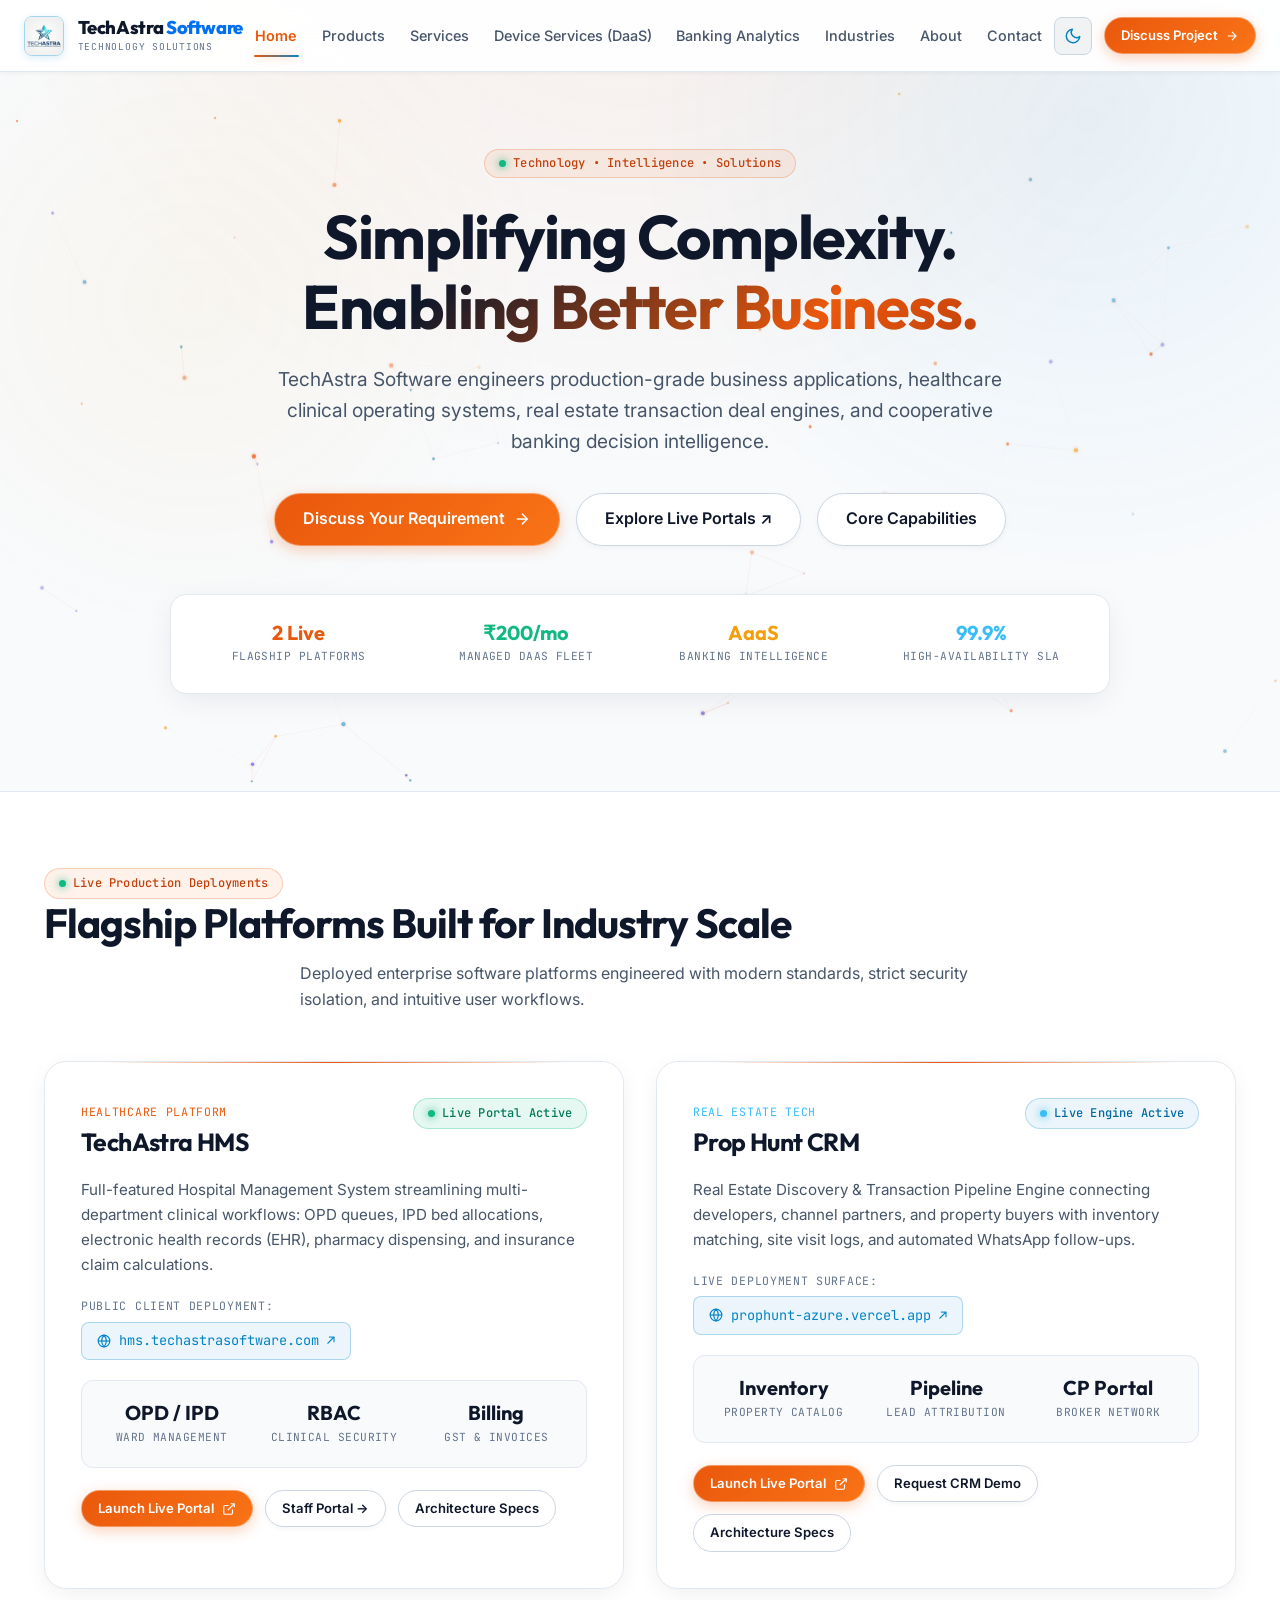
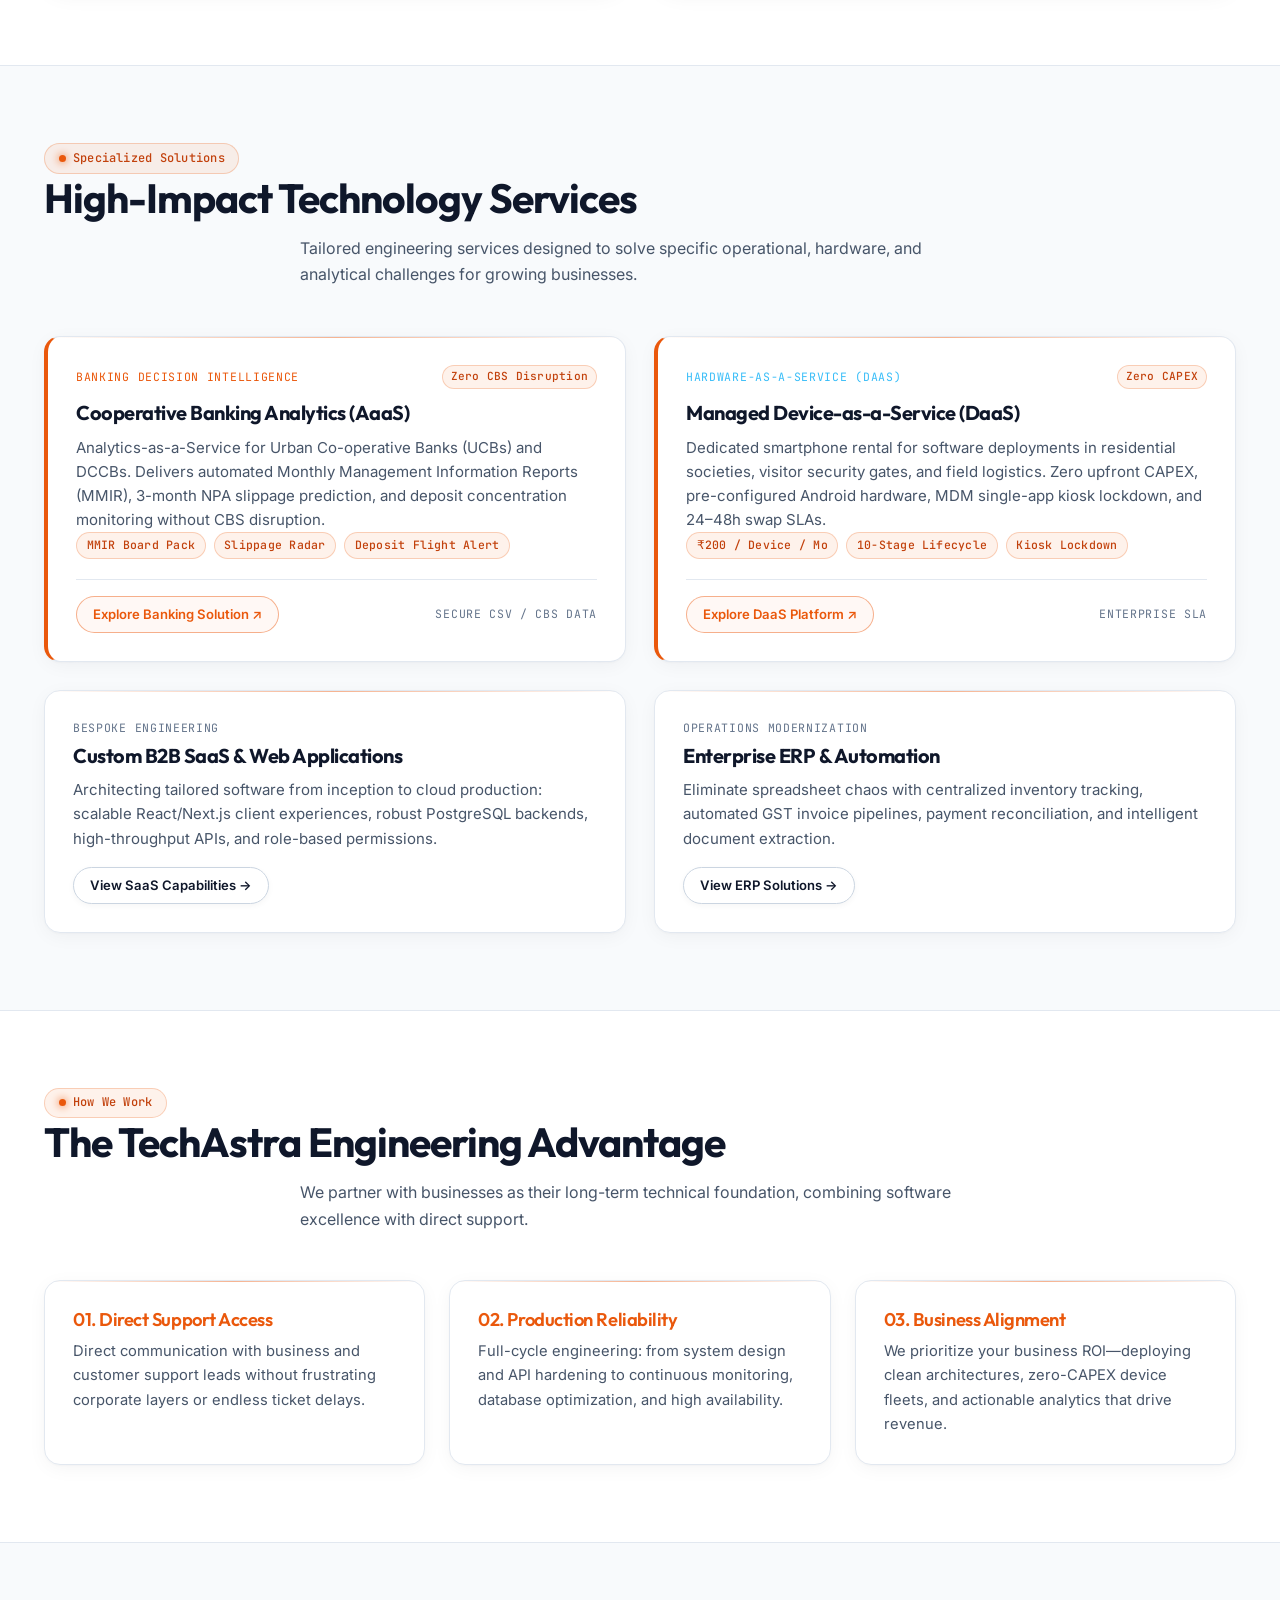
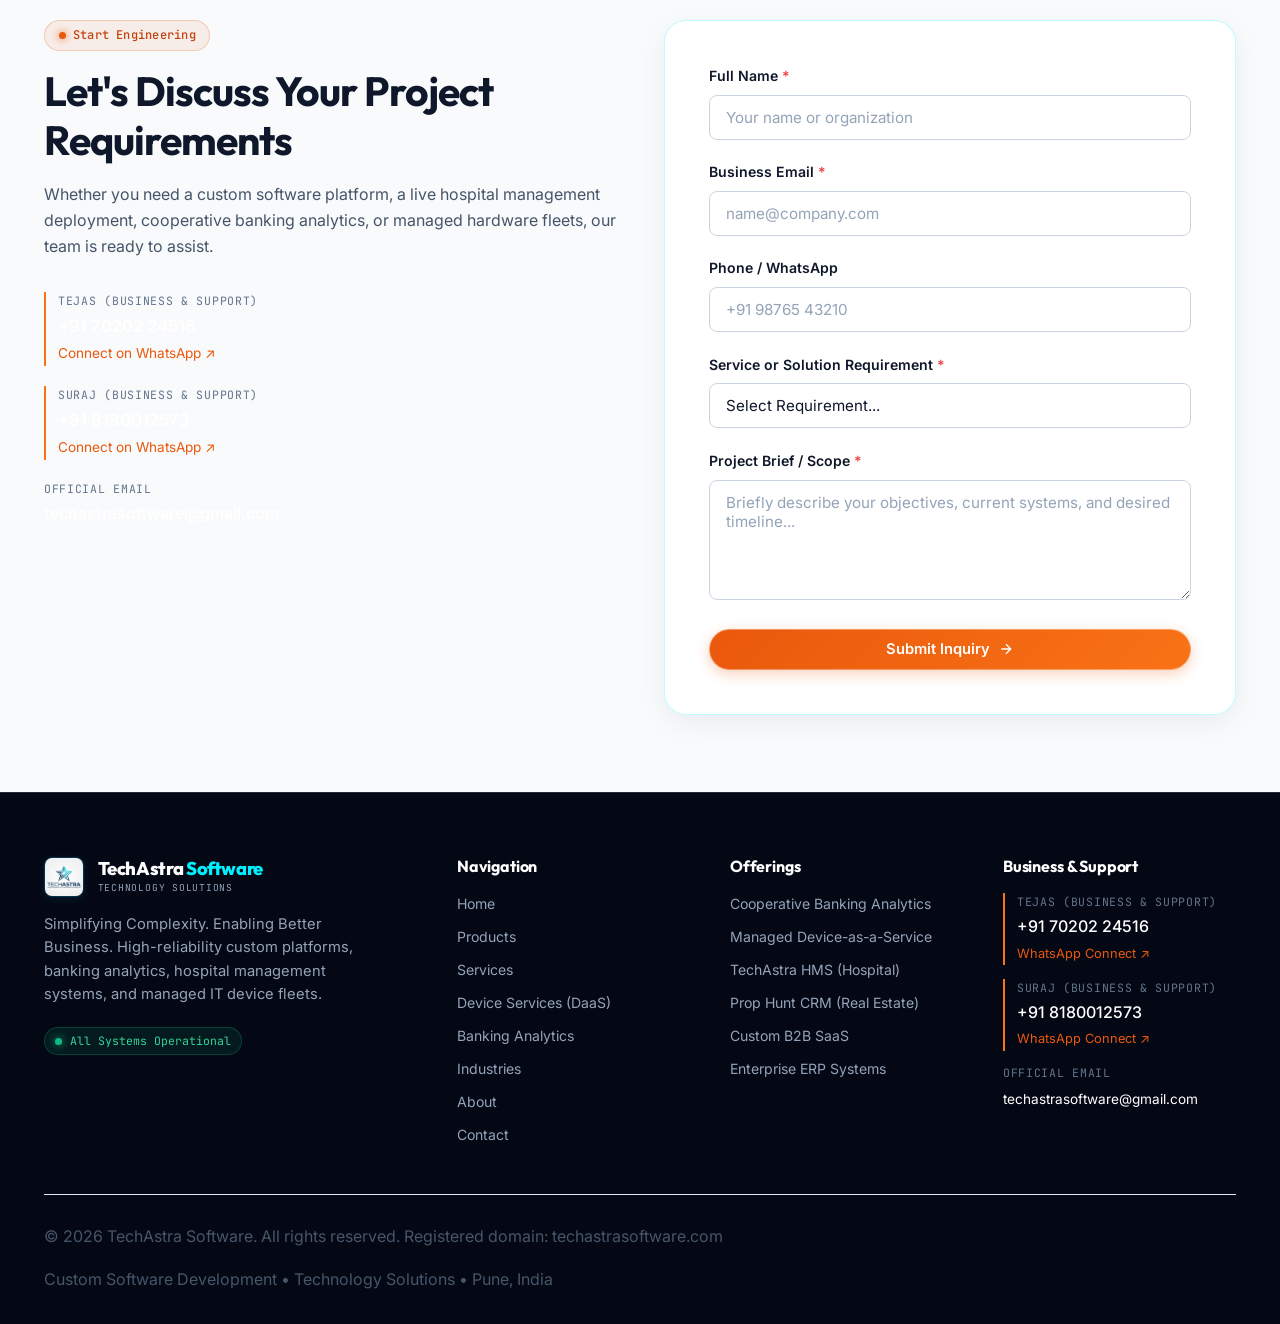
==== commit 3f7f3b4c: "refactor: remove all references to MSquare across website and documentation" ====
--- a/index.html
+++ b/index.html
@@ -384,7 +384,7 @@
             </div>
             <div style="display: flex; justify-content: space-between; align-items: center; border-top: 1px solid var(--border-subtle); padding-top: 1rem;">
               <a href="device-as-a-service.html" class="btn btn-outline-cyan btn-sm">Explore DaaS Platform ↗</a>
-              <span class="mono-tag">Anchor: M Square</span>
+              <span class="mono-tag">Enterprise SLA</span>
             </div>
           </div>
 
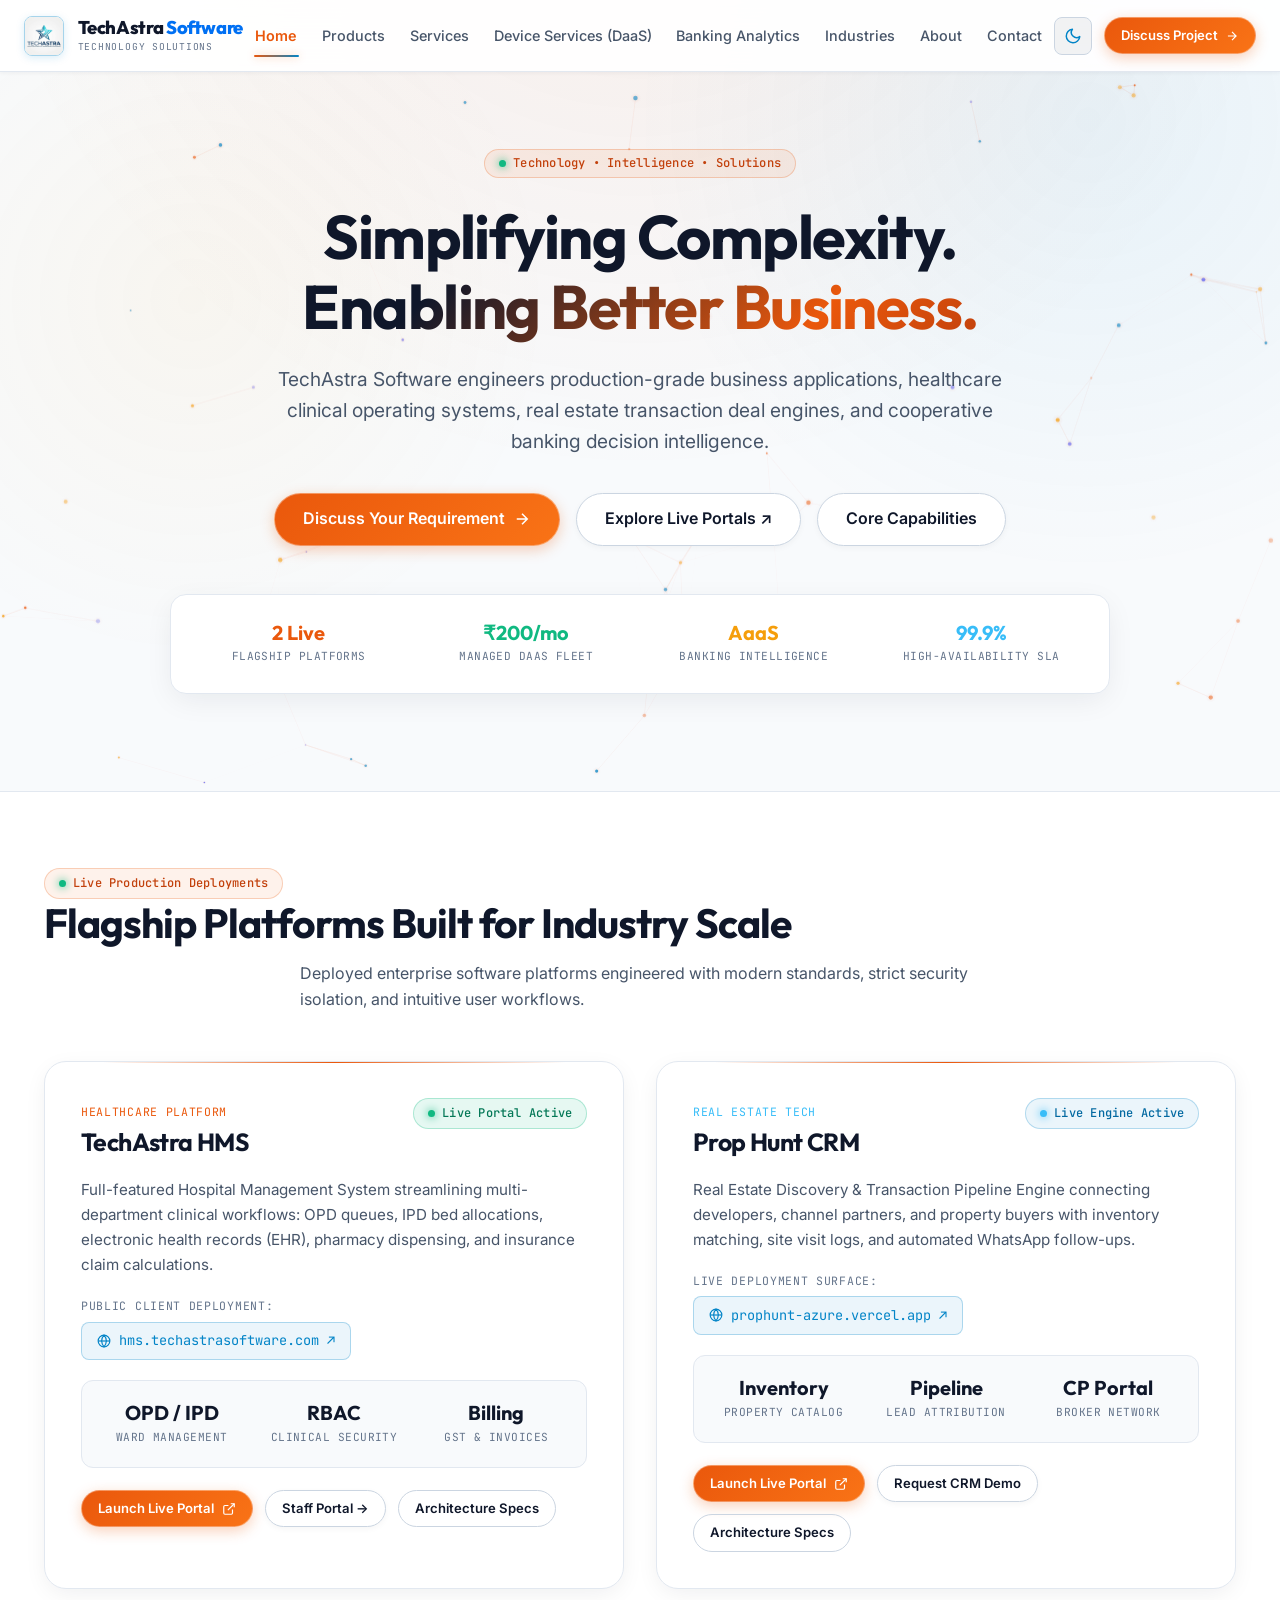
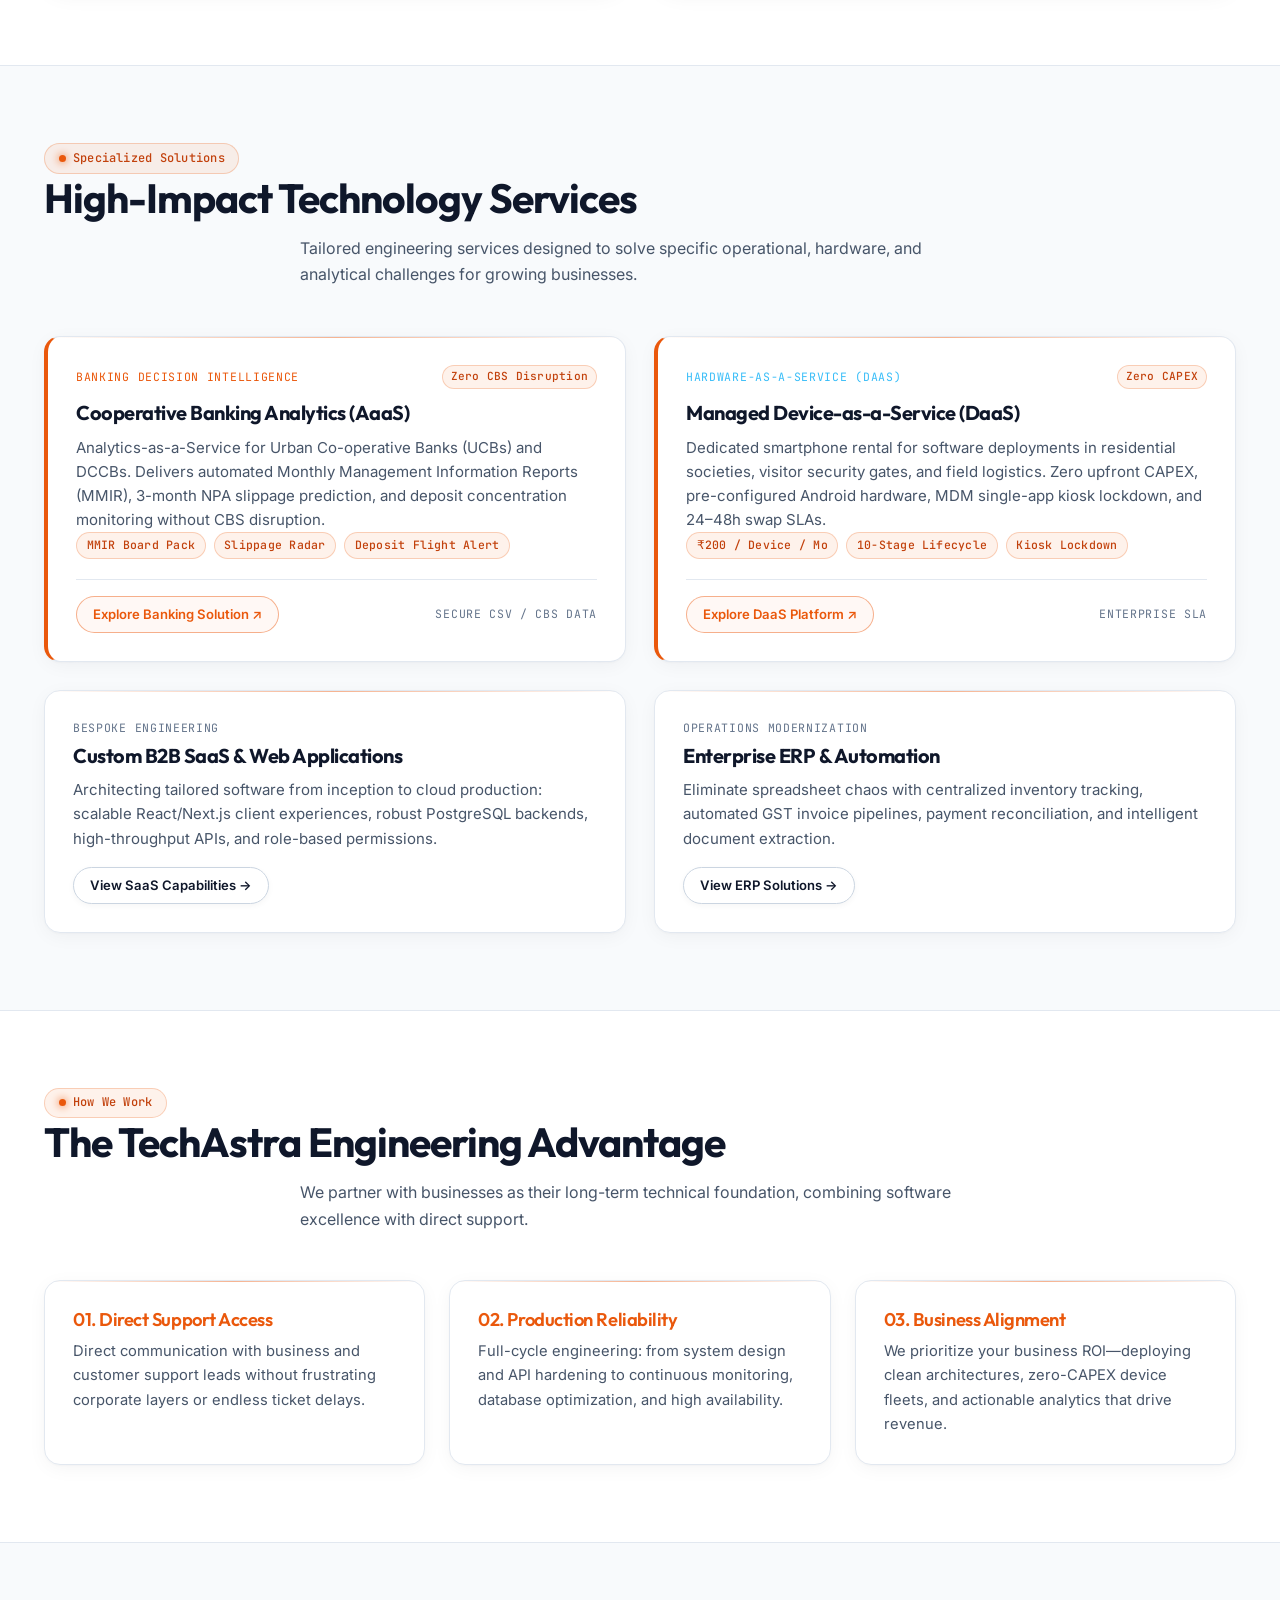
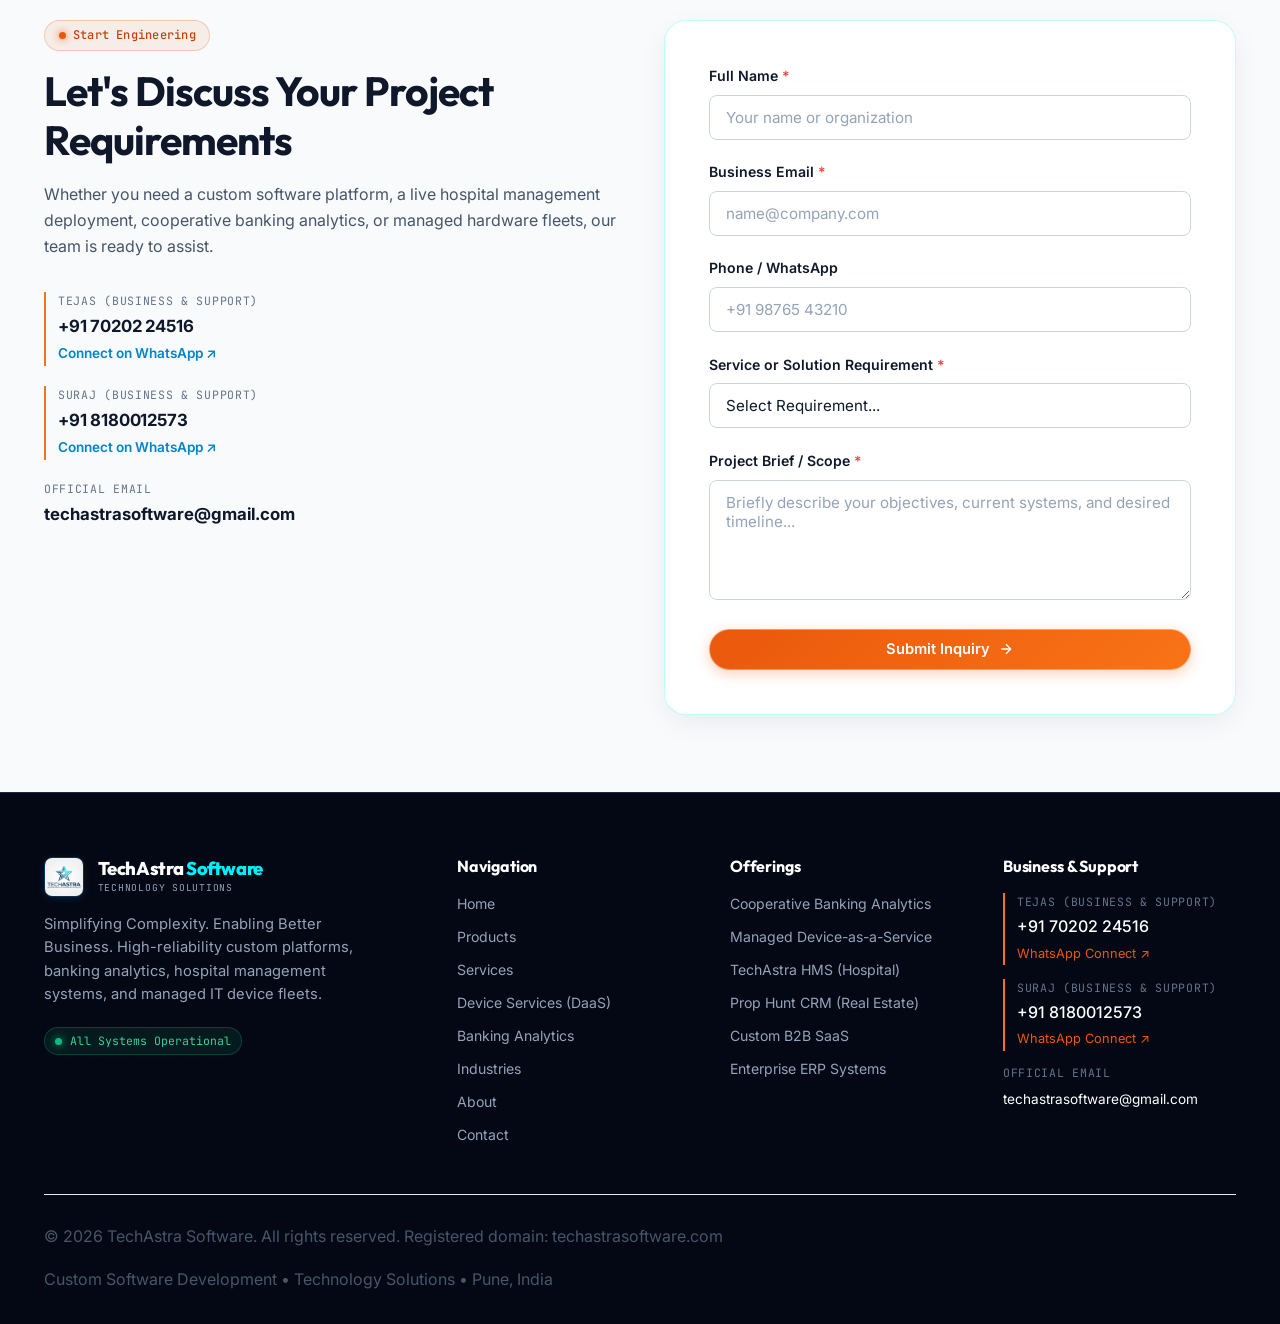
==== commit 21d83c08: "fix: ensure phone numbers are visible in day theme and standardize metrics strips on banking analyti" ====
--- a/index.html
+++ b/index.html
@@ -459,17 +459,17 @@
             <div class="footer-contact-block" style="gap: 1.25rem;">
               <div class="footer-contact-person">
                 <span class="mono-tag" style="display: block; margin-bottom: 0.2rem;">Tejas (Business &amp; Support)</span>
-                <a href="tel:+917020224516" style="color: #FFFFFF; font-weight: 600; font-size: 1.05rem;">+91 70202 24516</a><br>
-                <a href="https://wa.me/917020224516" target="_blank" rel="noopener" style="color: var(--brand-cyan); font-size: 0.85rem;">Connect on WhatsApp ↗</a>
+                <a href="tel:+917020224516" class="contact-phone-link">+91 70202 24516</a><br>
+                <a href="https://wa.me/917020224516" target="_blank" rel="noopener" class="contact-wa-link">Connect on WhatsApp ↗</a>
               </div>
               <div class="footer-contact-person">
                 <span class="mono-tag" style="display: block; margin-bottom: 0.2rem;">Suraj (Business &amp; Support)</span>
-                <a href="tel:+918180012573" style="color: #FFFFFF; font-weight: 600; font-size: 1.05rem;">+91 8180012573</a><br>
-                <a href="https://wa.me/918180012573" target="_blank" rel="noopener" style="color: var(--brand-cyan); font-size: 0.85rem;">Connect on WhatsApp ↗</a>
+                <a href="tel:+918180012573" class="contact-phone-link">+91 8180012573</a><br>
+                <a href="https://wa.me/918180012573" target="_blank" rel="noopener" class="contact-wa-link">Connect on WhatsApp ↗</a>
               </div>
               <div>
                 <span class="mono-tag" style="display: block; margin-bottom: 0.2rem;">Official Email</span>
-                <a href="mailto:techastrasoftware@gmail.com" style="color: #FFFFFF; font-weight: 600;">techastrasoftware@gmail.com</a>
+                <a href="mailto:techastrasoftware@gmail.com" class="contact-email-link">techastrasoftware@gmail.com</a>
               </div>
             </div>
           </div>
--- a/css/styles.css
+++ b/css/styles.css
@@ -1799,6 +1799,102 @@
 }
 
 /* --------------------------------------------------------------------------
+   Contact Links (Phone, Email, WhatsApp) — High Contrast in Day & Dark
+   -------------------------------------------------------------------------- */
+.contact-phone-link {
+  color: #FFFFFF;
+  font-weight: 700;
+  font-size: 1.05rem;
+  letter-spacing: -0.01em;
+  display: inline-block;
+  text-decoration: none;
+  transition: color var(--transition-fast);
+}
+
+.contact-phone-link:hover {
+  color: var(--brand-cyan);
+}
+
+[data-theme="light"] .contact-phone-link {
+  color: #0F172A !important;
+}
+
+[data-theme="light"] .contact-phone-link:hover {
+  color: #EA580C !important;
+}
+
+.contact-email-link {
+  color: #FFFFFF;
+  font-weight: 700;
+  font-size: 1.05rem;
+  display: inline-block;
+  text-decoration: none;
+  transition: color var(--transition-fast);
+}
+
+.contact-email-link:hover {
+  color: var(--brand-cyan);
+}
+
+[data-theme="light"] .contact-email-link {
+  color: #0F172A !important;
+}
+
+[data-theme="light"] .contact-email-link:hover {
+  color: #EA580C !important;
+}
+
+.contact-wa-link {
+  color: var(--brand-cyan);
+  font-size: 0.85rem;
+  font-weight: 600;
+  display: inline-flex;
+  align-items: center;
+  gap: 0.35rem;
+  text-decoration: none;
+  transition: color var(--transition-fast), transform var(--transition-fast);
+}
+
+.contact-wa-link:hover {
+  color: #25D366;
+  transform: translateX(2px);
+}
+
+[data-theme="light"] .contact-wa-link {
+  color: #0284C7;
+}
+
+[data-theme="light"] .contact-wa-link:hover {
+  color: #16A34A;
+}
+
+/* Ensure footer contact links always remain crisp white in all themes */
+.site-footer .contact-phone-link,
+[data-theme="light"] .site-footer .contact-phone-link {
+  color: #FFFFFF !important;
+}
+
+.site-footer .contact-phone-link:hover,
+[data-theme="light"] .site-footer .contact-phone-link:hover {
+  color: var(--brand-cyan) !important;
+}
+
+.site-footer .contact-email-link,
+[data-theme="light"] .site-footer .contact-email-link {
+  color: #FFFFFF !important;
+}
+
+.site-footer .contact-wa-link,
+[data-theme="light"] .site-footer .contact-wa-link {
+  color: var(--brand-cyan) !important;
+}
+
+.site-footer .contact-wa-link:hover,
+[data-theme="light"] .site-footer .contact-wa-link:hover {
+  color: #25D366 !important;
+}
+
+/* --------------------------------------------------------------------------
    Email Client Dispatch Modal (Desktop & Mobile Selector)
    -------------------------------------------------------------------------- */
 .email-modal-backdrop {
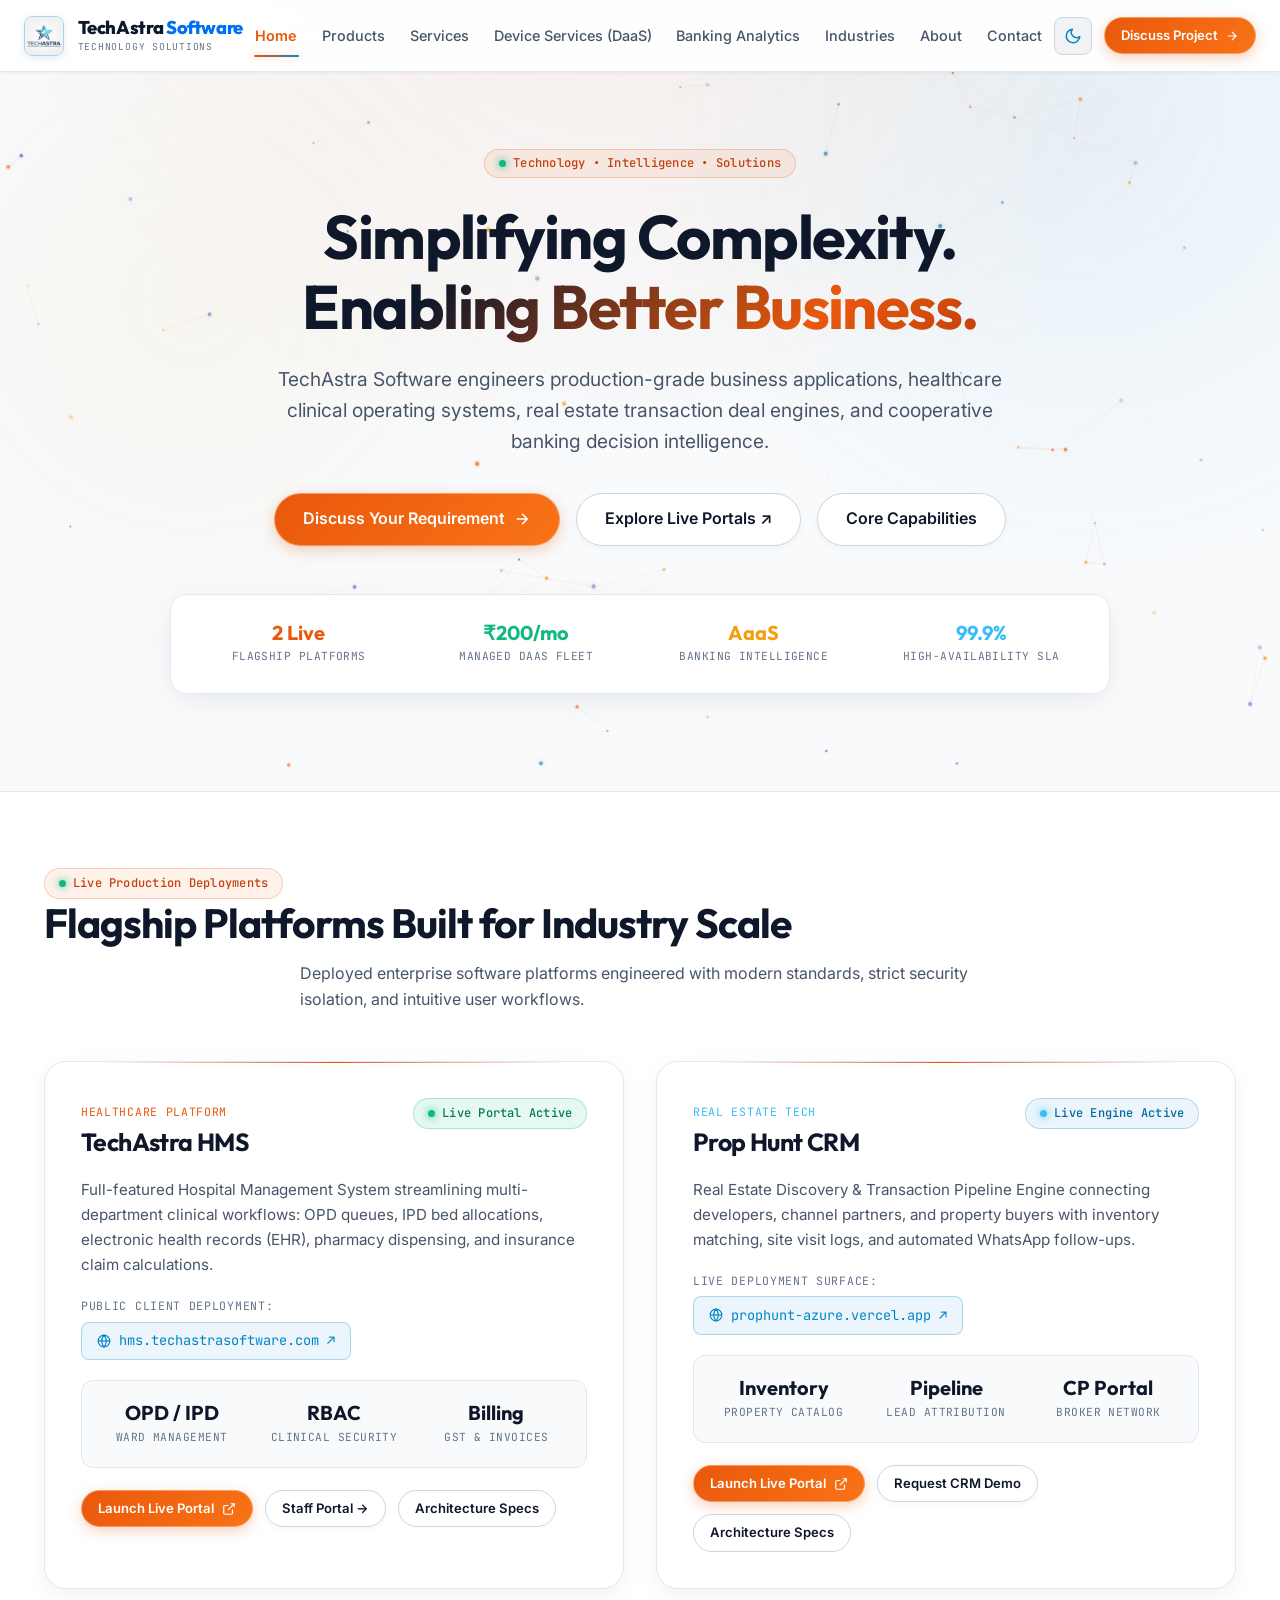
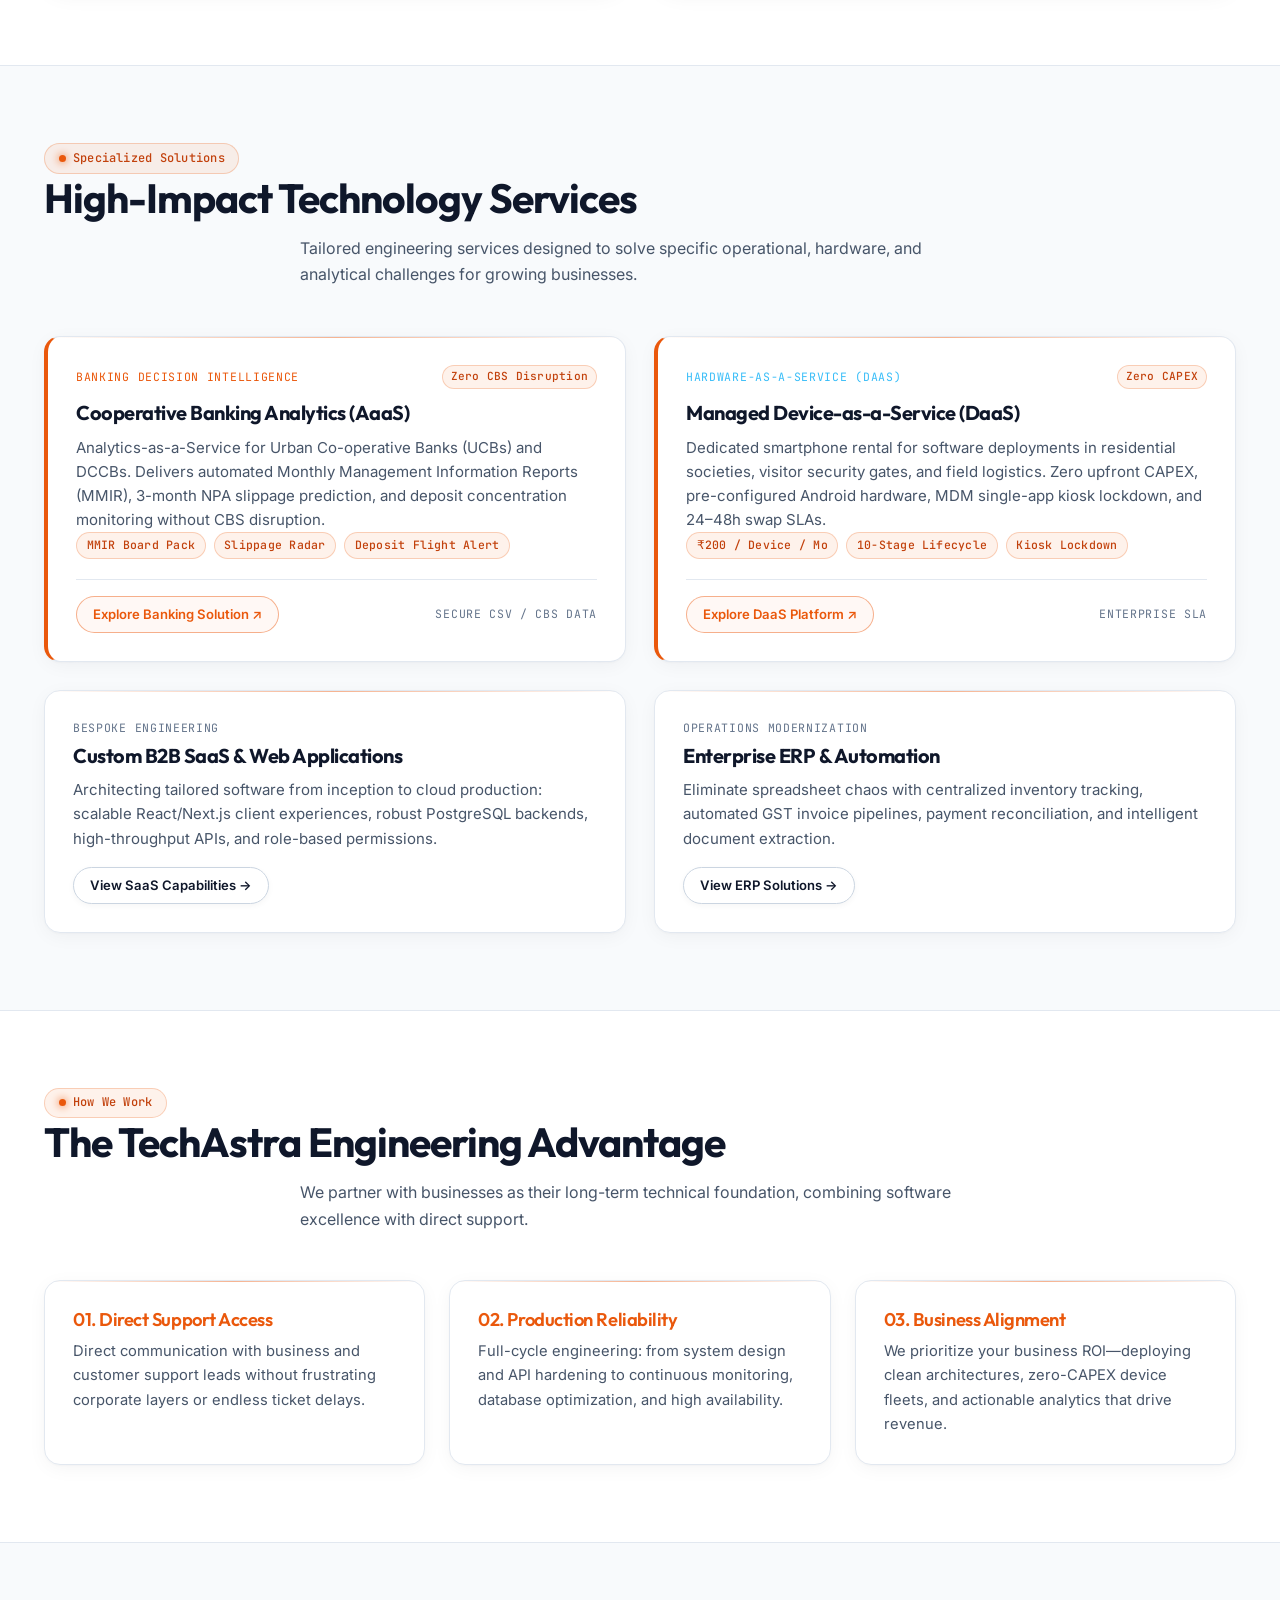
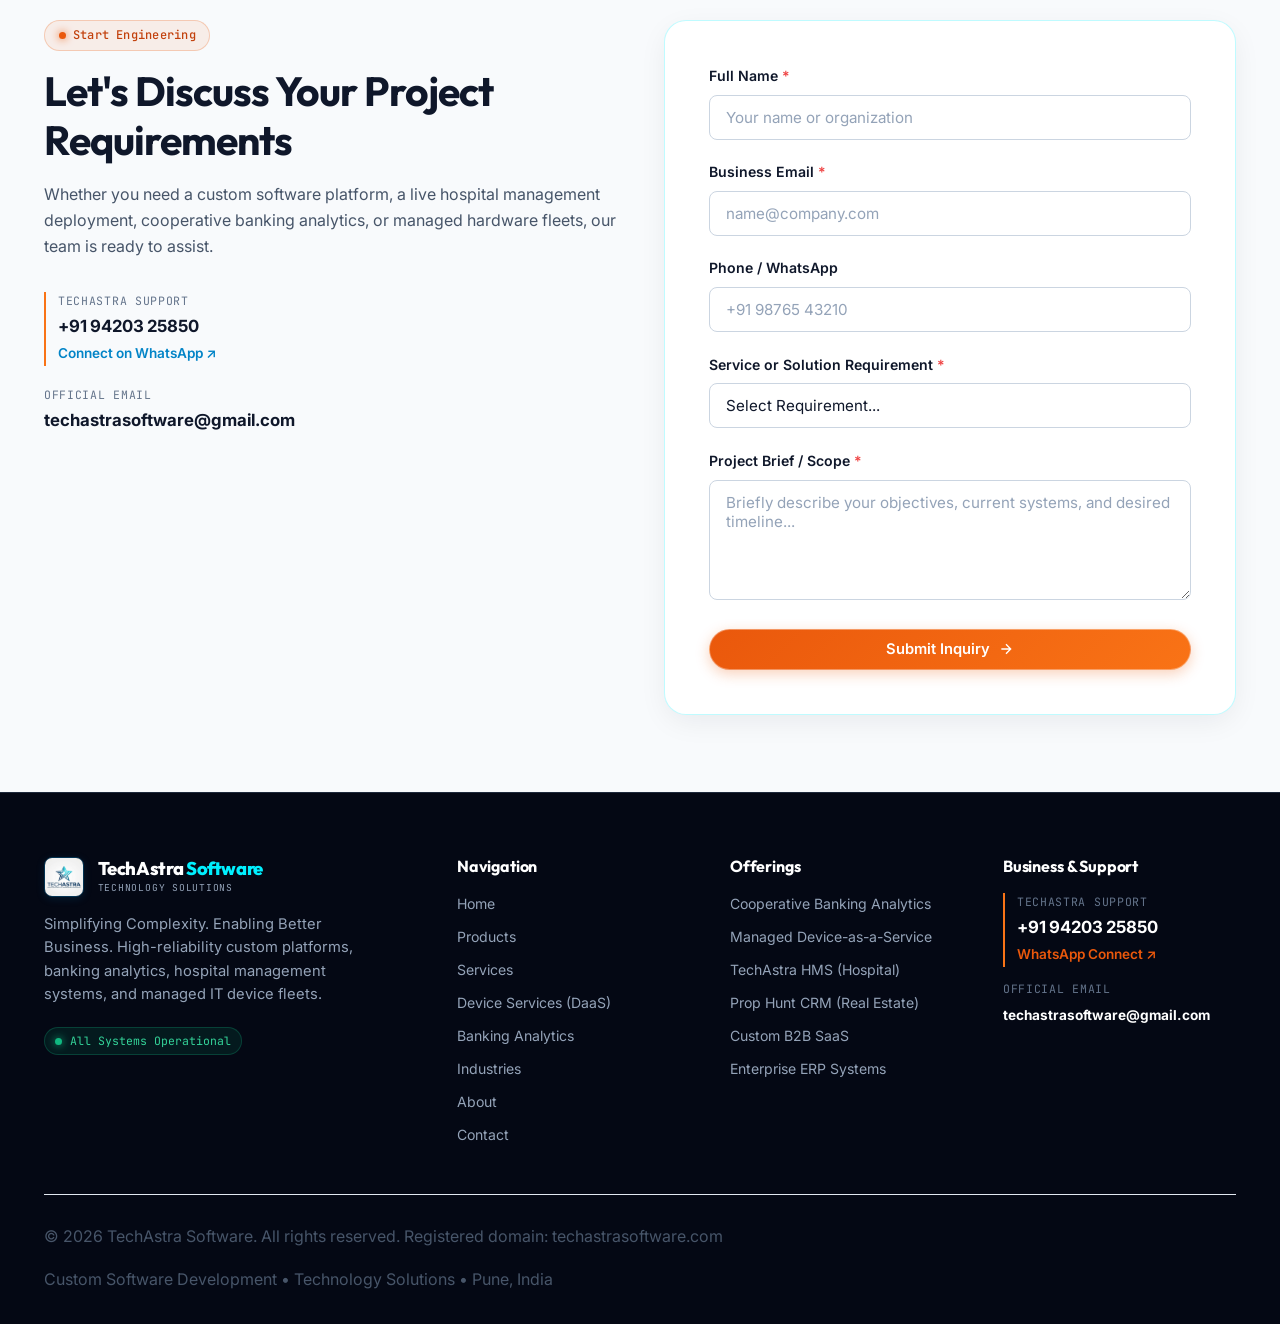
==== commit 9189a1c1: "refactor: replace personal names with TechAstra Support and unify contact number to 9420325850" ====
--- a/index.html
+++ b/index.html
@@ -458,14 +458,9 @@
 
             <div class="footer-contact-block" style="gap: 1.25rem;">
               <div class="footer-contact-person">
-                <span class="mono-tag" style="display: block; margin-bottom: 0.2rem;">Tejas (Business &amp; Support)</span>
-                <a href="tel:+917020224516" class="contact-phone-link">+91 70202 24516</a><br>
-                <a href="https://wa.me/917020224516" target="_blank" rel="noopener" class="contact-wa-link">Connect on WhatsApp ↗</a>
-              </div>
-              <div class="footer-contact-person">
-                <span class="mono-tag" style="display: block; margin-bottom: 0.2rem;">Suraj (Business &amp; Support)</span>
-                <a href="tel:+918180012573" class="contact-phone-link">+91 8180012573</a><br>
-                <a href="https://wa.me/918180012573" target="_blank" rel="noopener" class="contact-wa-link">Connect on WhatsApp ↗</a>
+                <span class="mono-tag" style="display: block; margin-bottom: 0.2rem;">TechAstra Support</span>
+                <a href="tel:+919420325850" class="contact-phone-link">+91 94203 25850</a><br>
+                <a href="https://wa.me/919420325850" target="_blank" rel="noopener" class="contact-wa-link">Connect on WhatsApp ↗</a>
               </div>
               <div>
                 <span class="mono-tag" style="display: block; margin-bottom: 0.2rem;">Official Email</span>
@@ -583,18 +578,13 @@
           <h4 class="footer-heading">Business &amp; Support</h4>
           <div class="footer-contact-block">
             <div class="footer-contact-person">
-              <span class="mono-tag" style="display:block; margin-bottom: 0.15rem;">Tejas (Business &amp; Support)</span>
-              <a href="tel:+917020224516" style="color: #FFFFFF; font-weight: 500;">+91 70202 24516</a><br>
-              <a href="https://wa.me/917020224516" target="_blank" rel="noopener" style="font-size: 0.8rem; color: var(--brand-cyan);">WhatsApp Connect ↗</a>
-            </div>
-            <div class="footer-contact-person">
-              <span class="mono-tag" style="display:block; margin-bottom: 0.15rem;">Suraj (Business &amp; Support)</span>
-              <a href="tel:+918180012573" style="color: #FFFFFF; font-weight: 500;">+91 8180012573</a><br>
-              <a href="https://wa.me/918180012573" target="_blank" rel="noopener" style="font-size: 0.8rem; color: var(--brand-cyan);">WhatsApp Connect ↗</a>
+              <span class="mono-tag" style="display:block; margin-bottom: 0.15rem;">TechAstra Support</span>
+              <a href="tel:+919420325850" class="contact-phone-link">+91 94203 25850</a><br>
+              <a href="https://wa.me/919420325850" target="_blank" rel="noopener" class="contact-wa-link">WhatsApp Connect ↗</a>
             </div>
             <div>
               <span class="mono-tag" style="display: block; margin-bottom: 0.2rem;">Official Email</span>
-              <a href="mailto:techastrasoftware@gmail.com" style="color: #FFFFFF; font-size: 0.85rem;">techastrasoftware@gmail.com</a>
+              <a href="mailto:techastrasoftware@gmail.com" class="contact-email-link" style="font-size: 0.85rem;">techastrasoftware@gmail.com</a>
             </div>
           </div>
         </div>
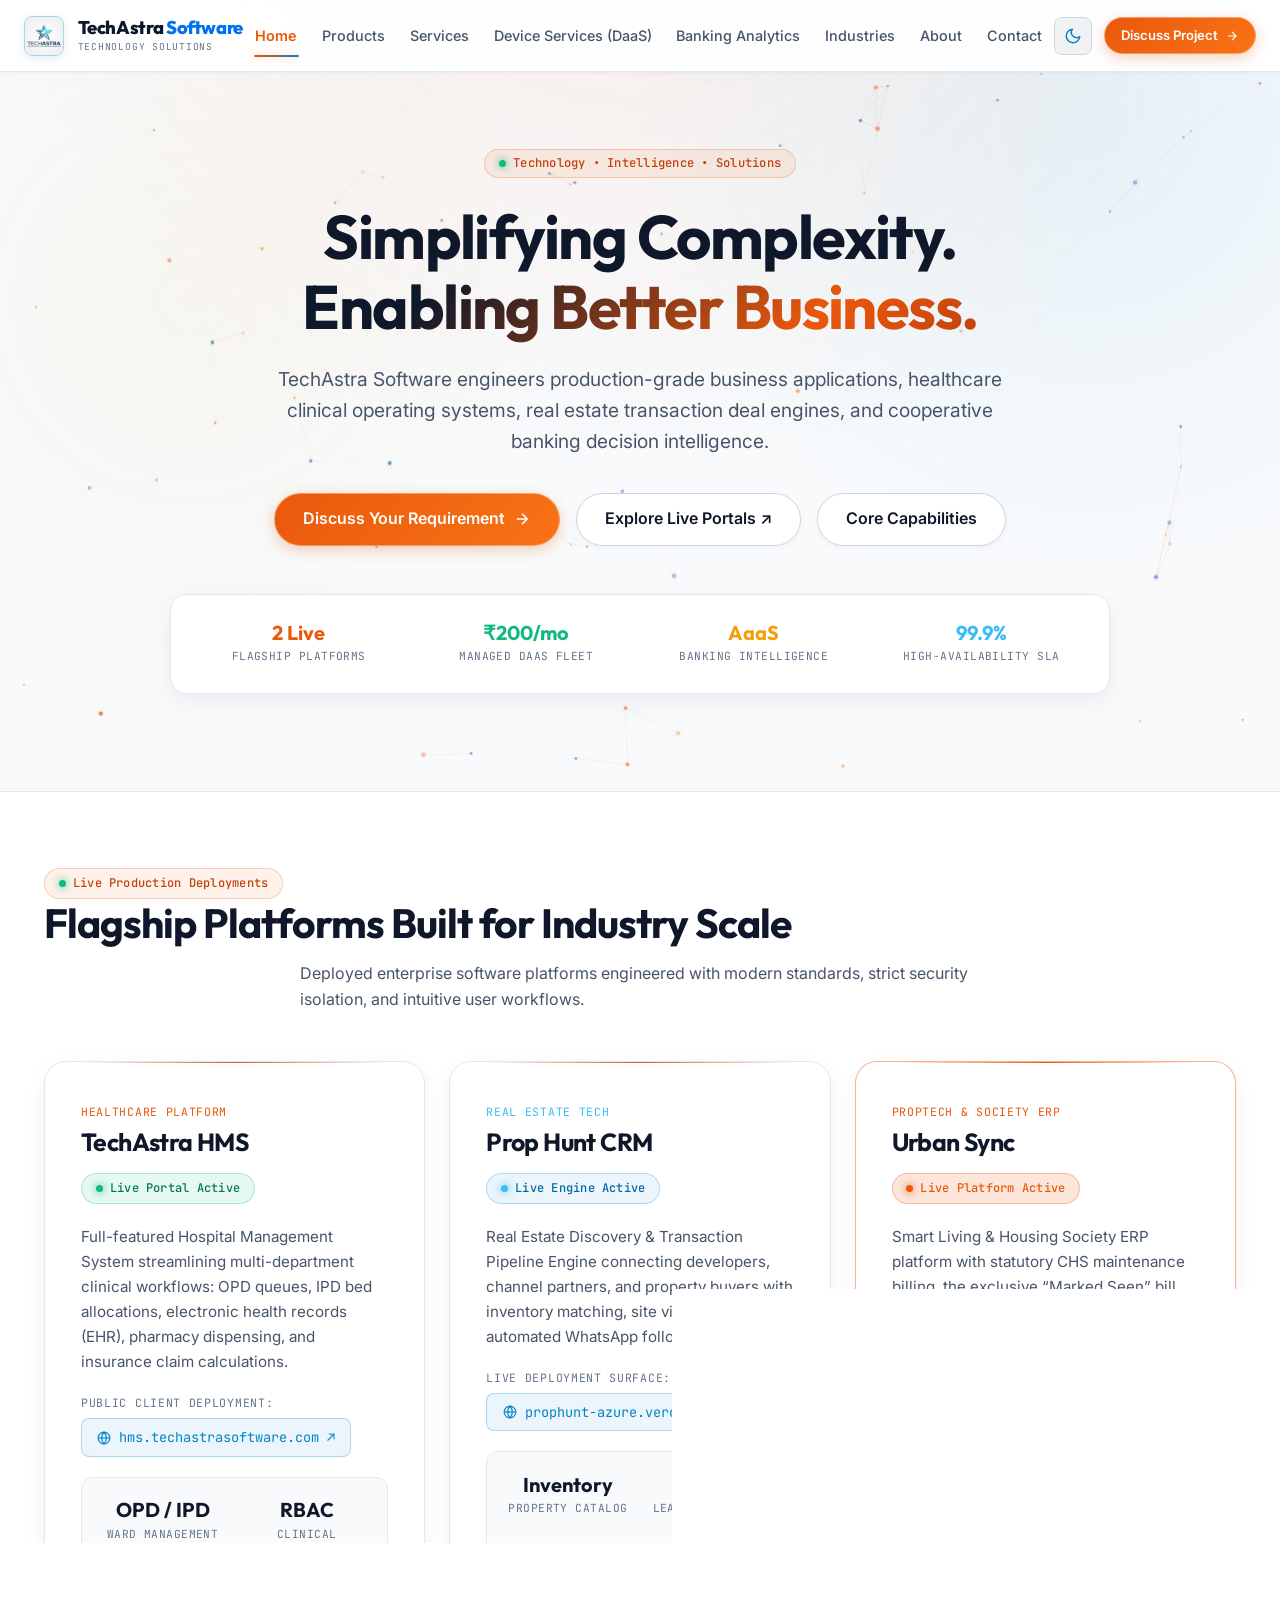
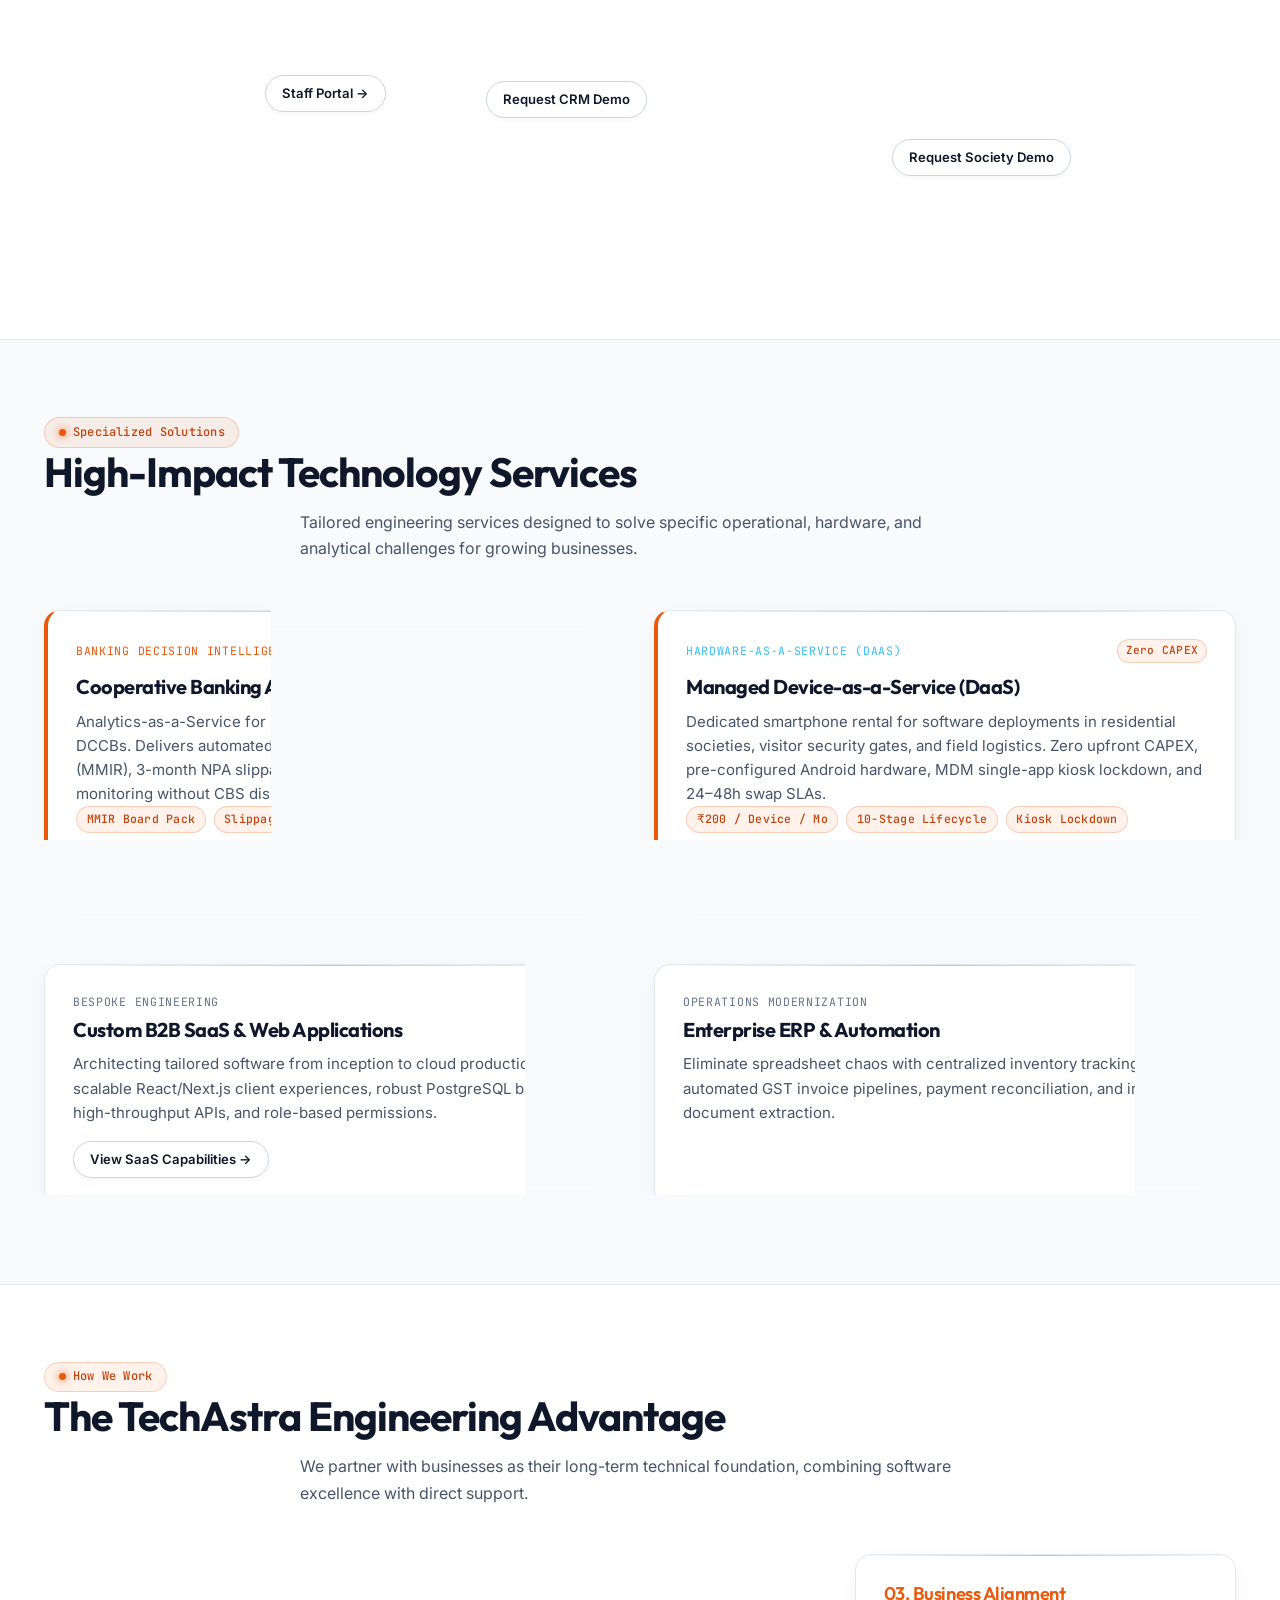
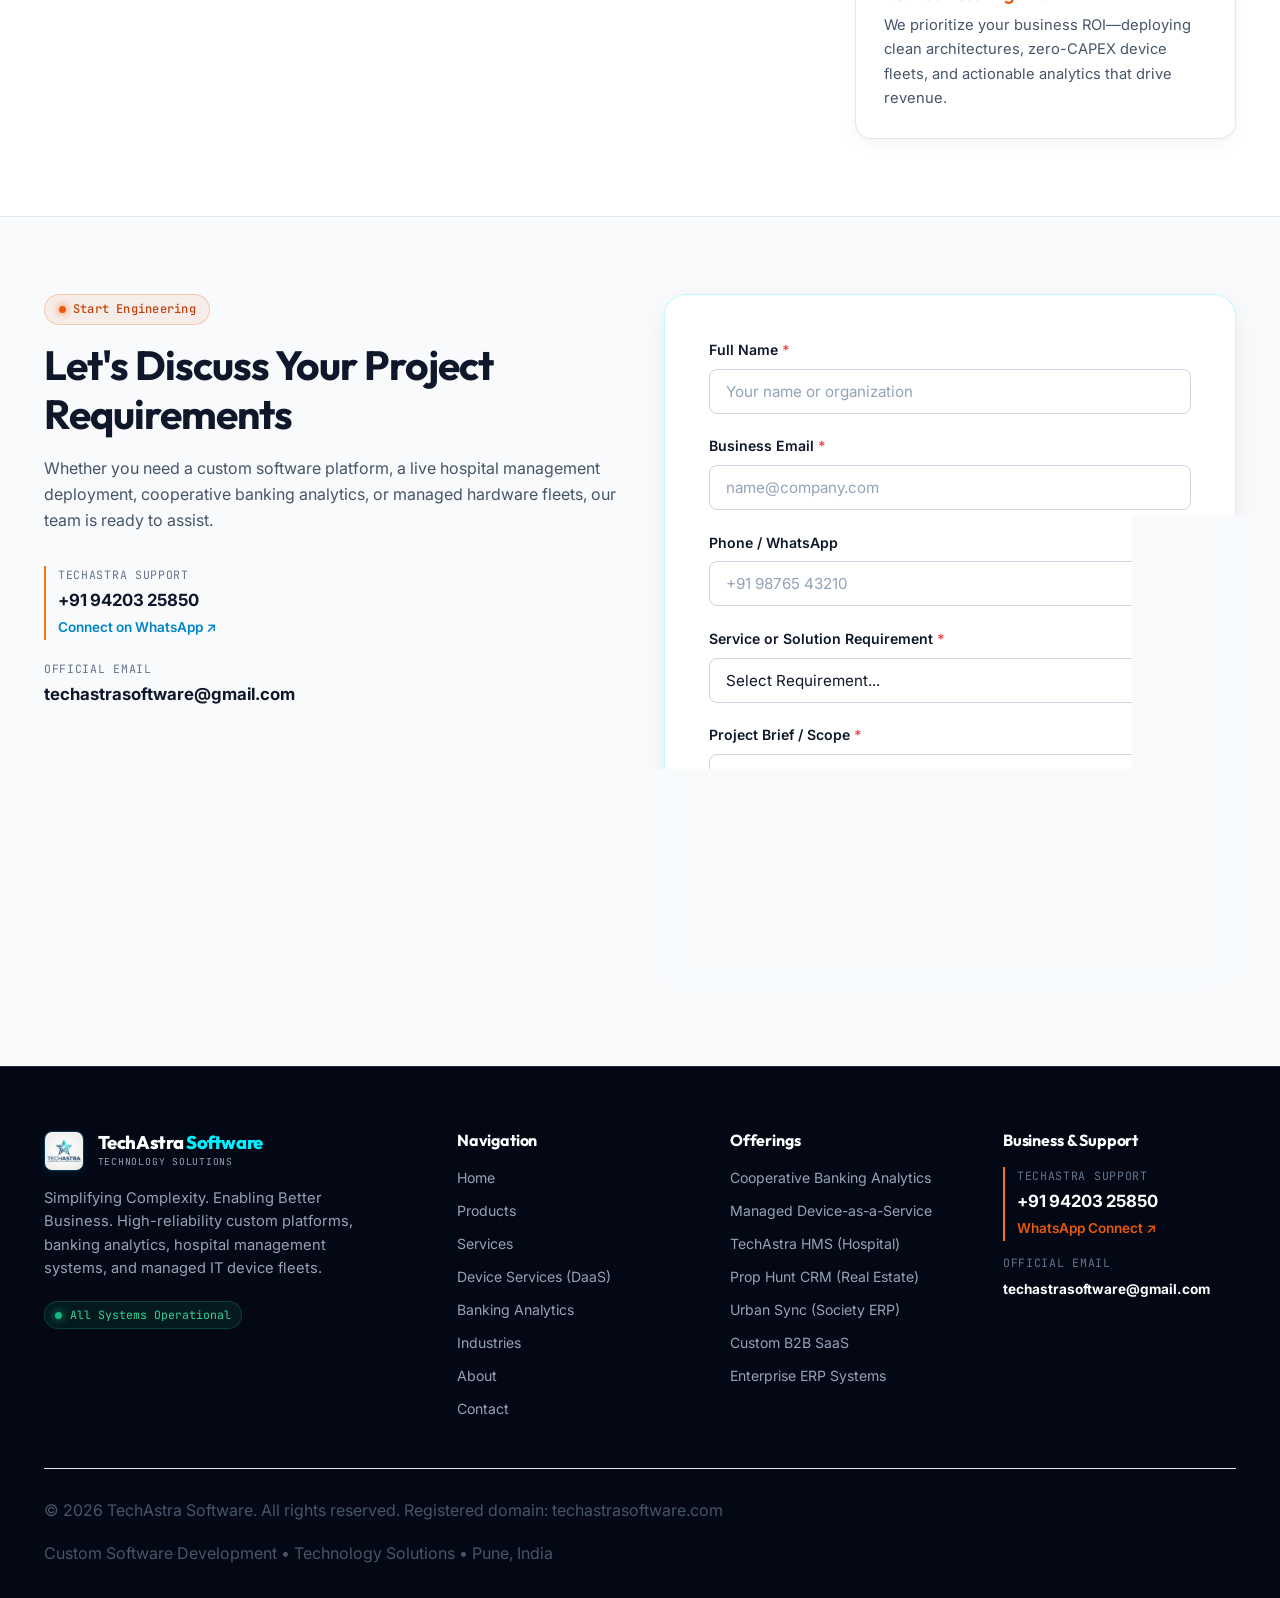
==== commit b0034b68: "feat(products): feature Urban Sync Society Management ERP as flagship product" ====
--- a/index.html
+++ b/index.html
@@ -229,7 +229,7 @@
           </p>
         </div>
 
-        <div class="grid grid-2" style="gap: 2rem;">
+        <div class="grid grid-3" style="gap: 1.5rem;">
           
           <!-- Product 1: TechAstra HMS -->
           <div class="portal-card" id="hms-portal">
@@ -326,6 +326,55 @@
               </a>
               <a href="contact.html?service=prophunt" class="btn btn-secondary btn-sm">Request CRM Demo</a>
               <a href="products.html#prop-hunt" class="btn btn-outline btn-sm">Architecture Specs</a>
+            </div>
+          </div>
+
+          <!-- Product 3: Urban Sync Society ERP -->
+          <div class="portal-card" id="urbansync-portal" style="border-color: rgba(234, 88, 12, 0.45);">
+            <div class="portal-header">
+              <div>
+                <span class="mono-tag" style="color: #EA580C;">PropTech &amp; Society ERP</span>
+                <h3 style="font-size: 1.55rem; margin-top: 0.25rem;">Urban Sync</h3>
+              </div>
+              <span class="badge" style="background: rgba(234, 88, 12, 0.15); color: #EA580C; border: 1px solid rgba(234, 88, 12, 0.3);">
+                <span class="dot" style="background: #EA580C; box-shadow: 0 0 8px #EA580C;"></span> Live Platform Active
+              </span>
+            </div>
+
+            <p style="color: var(--text-secondary); font-size: 0.95rem; margin-bottom: 1.25rem;">
+              Smart Living &amp; Housing Society ERP platform with statutory CHS maintenance billing, the exclusive &ldquo;Marked Seen&rdquo; bill audit trail, double-entry accounting, and digital QR gate security passes.
+            </p>
+
+            <div style="margin-bottom: 1.25rem;">
+              <span class="mono-tag" style="display: block; margin-bottom: 0.35rem;">Live Deployment Surface:</span>
+              <a href="https://us.techastrasoftware.com/" target="_blank" rel="noopener" class="portal-url-badge" title="Launch Urban Sync" style="border-color: rgba(234, 88, 12, 0.35); color: #EA580C;">
+                <svg width="14" height="14" viewBox="0 0 24 24" fill="none" stroke="currentColor" stroke-width="2"><circle cx="12" cy="12" r="10"></circle><line x1="2" y1="12" x2="22" y2="12"></line><path d="M12 2a15.3 15.3 0 0 1 4 10 15.3 15.3 0 0 1-4 10 15.3 15.3 0 0 1-4-10 15.3 15.3 0 0 1 4-10z"></path></svg>
+                <span>us.techastrasoftware.com ↗</span>
+              </a>
+            </div>
+
+            <div class="metrics-strip">
+              <div class="metric-item">
+                <div class="metric-val">CHS Billing</div>
+                <div class="metric-lbl">Statutory Simple Interest</div>
+              </div>
+              <div class="metric-item">
+                <div class="metric-val">Marked Seen</div>
+                <div class="metric-lbl">Zero Dispute Audit</div>
+              </div>
+              <div class="metric-item">
+                <div class="metric-val">Gate Pass</div>
+                <div class="metric-lbl">QR Visitor Check-in</div>
+              </div>
+            </div>
+
+            <div style="display: flex; gap: 0.75rem; flex-wrap: wrap; margin-top: 1.35rem;">
+              <a href="https://us.techastrasoftware.com/" target="_blank" rel="noopener" class="btn btn-primary btn-sm" style="background: linear-gradient(135deg, #EA580C 0%, #F59E0B 100%); border: none;">
+                <span>Launch Live Portal</span>
+                <svg width="14" height="14" viewBox="0 0 24 24" fill="none" stroke="currentColor" stroke-width="2"><path d="M18 13v6a2 2 0 0 1-2 2H5a2 2 0 0 1-2-2V8a2 2 0 0 1 2-2h6"></path><polyline points="15 3 21 3 21 9"></polyline><line x1="10" y1="14" x2="21" y2="3"></line></svg>
+              </a>
+              <a href="contact.html?service=urbansync" class="btn btn-secondary btn-sm">Request Society Demo</a>
+              <a href="products.html#urban-sync" class="btn btn-outline btn-sm">Architecture Specs</a>
             </div>
           </div>
 
@@ -495,6 +544,7 @@
                   <option value="Managed Device-as-a-Service (DaaS)">Managed Device-as-a-Service (DaaS)</option>
                   <option value="TechAstra HMS Deployment">TechAstra HMS (Hospital Management System)</option>
                   <option value="Prop Hunt CRM Deployment">Prop Hunt CRM (Real Estate Pipeline)</option>
+                  <option value="Urban Sync Society Management ERP">Urban Sync (Housing Society &amp; Community ERP)</option>
                   <option value="Custom Software Development">Custom Software Development</option>
                   <option value="Enterprise ERP & Process Automation">Enterprise ERP &amp; Automation</option>
                   <option value="General Technology Inquiry">General Technology Consultation</option>
@@ -568,6 +618,7 @@
             <a href="device-as-a-service.html">Managed Device-as-a-Service</a>
             <a href="products.html#hms">TechAstra HMS (Hospital)</a>
             <a href="products.html#prop-hunt">Prop Hunt CRM (Real Estate)</a>
+            <a href="products.html#urban-sync">Urban Sync (Society ERP)</a>
             <a href="services.html#saas">Custom B2B SaaS</a>
             <a href="services.html#erp">Enterprise ERP Systems</a>
           </div>
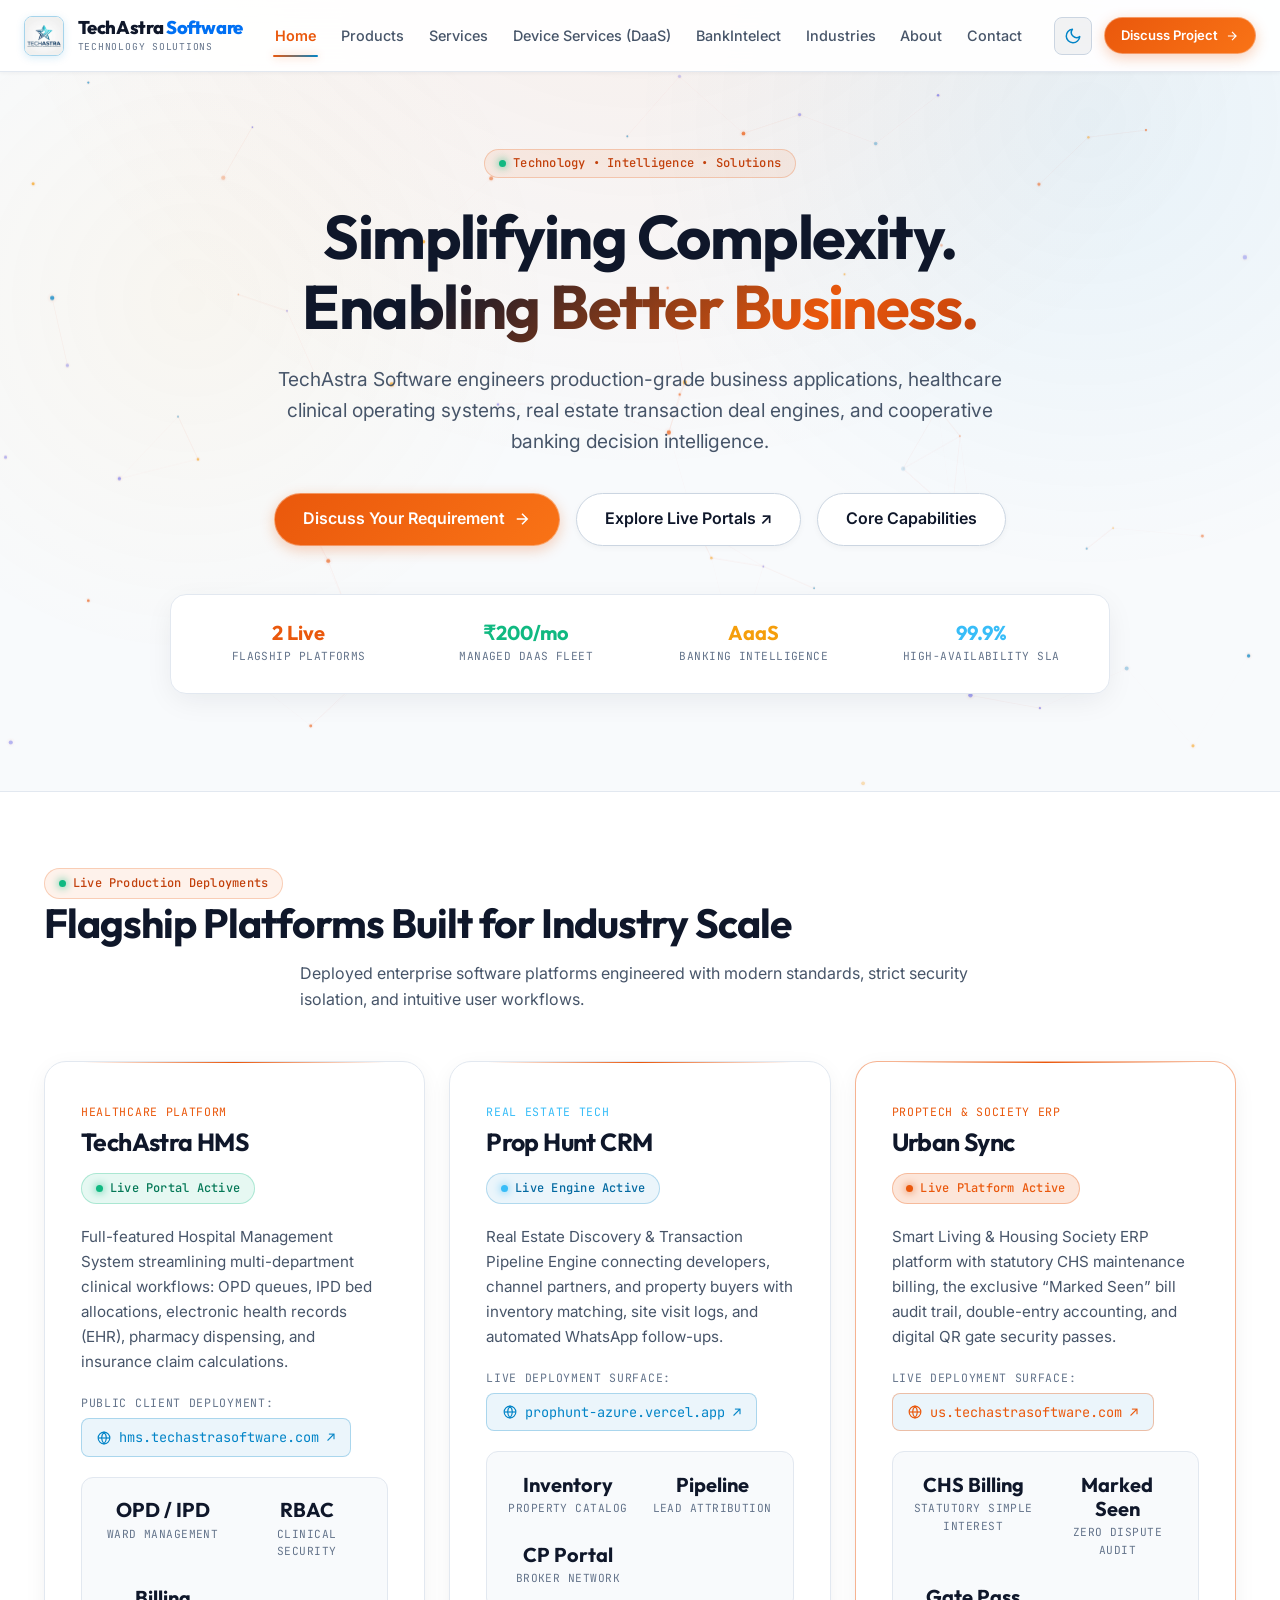
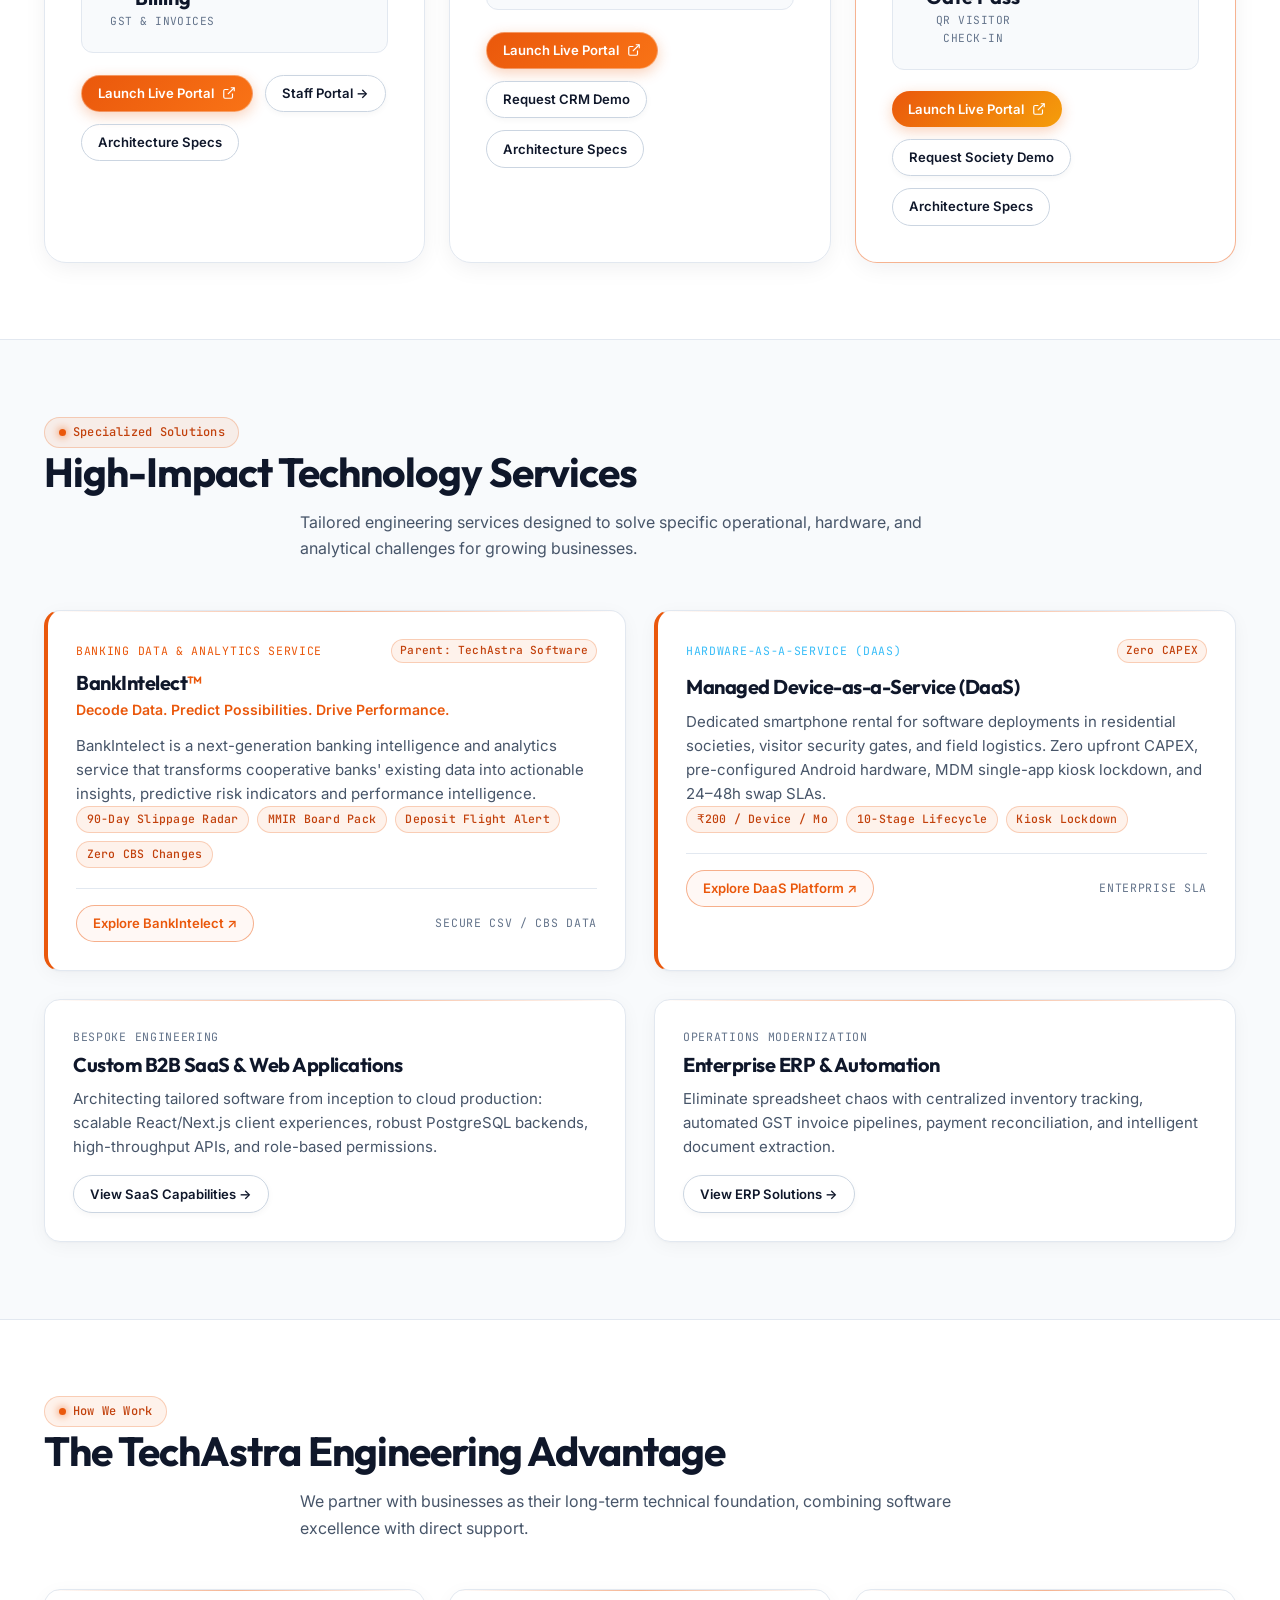
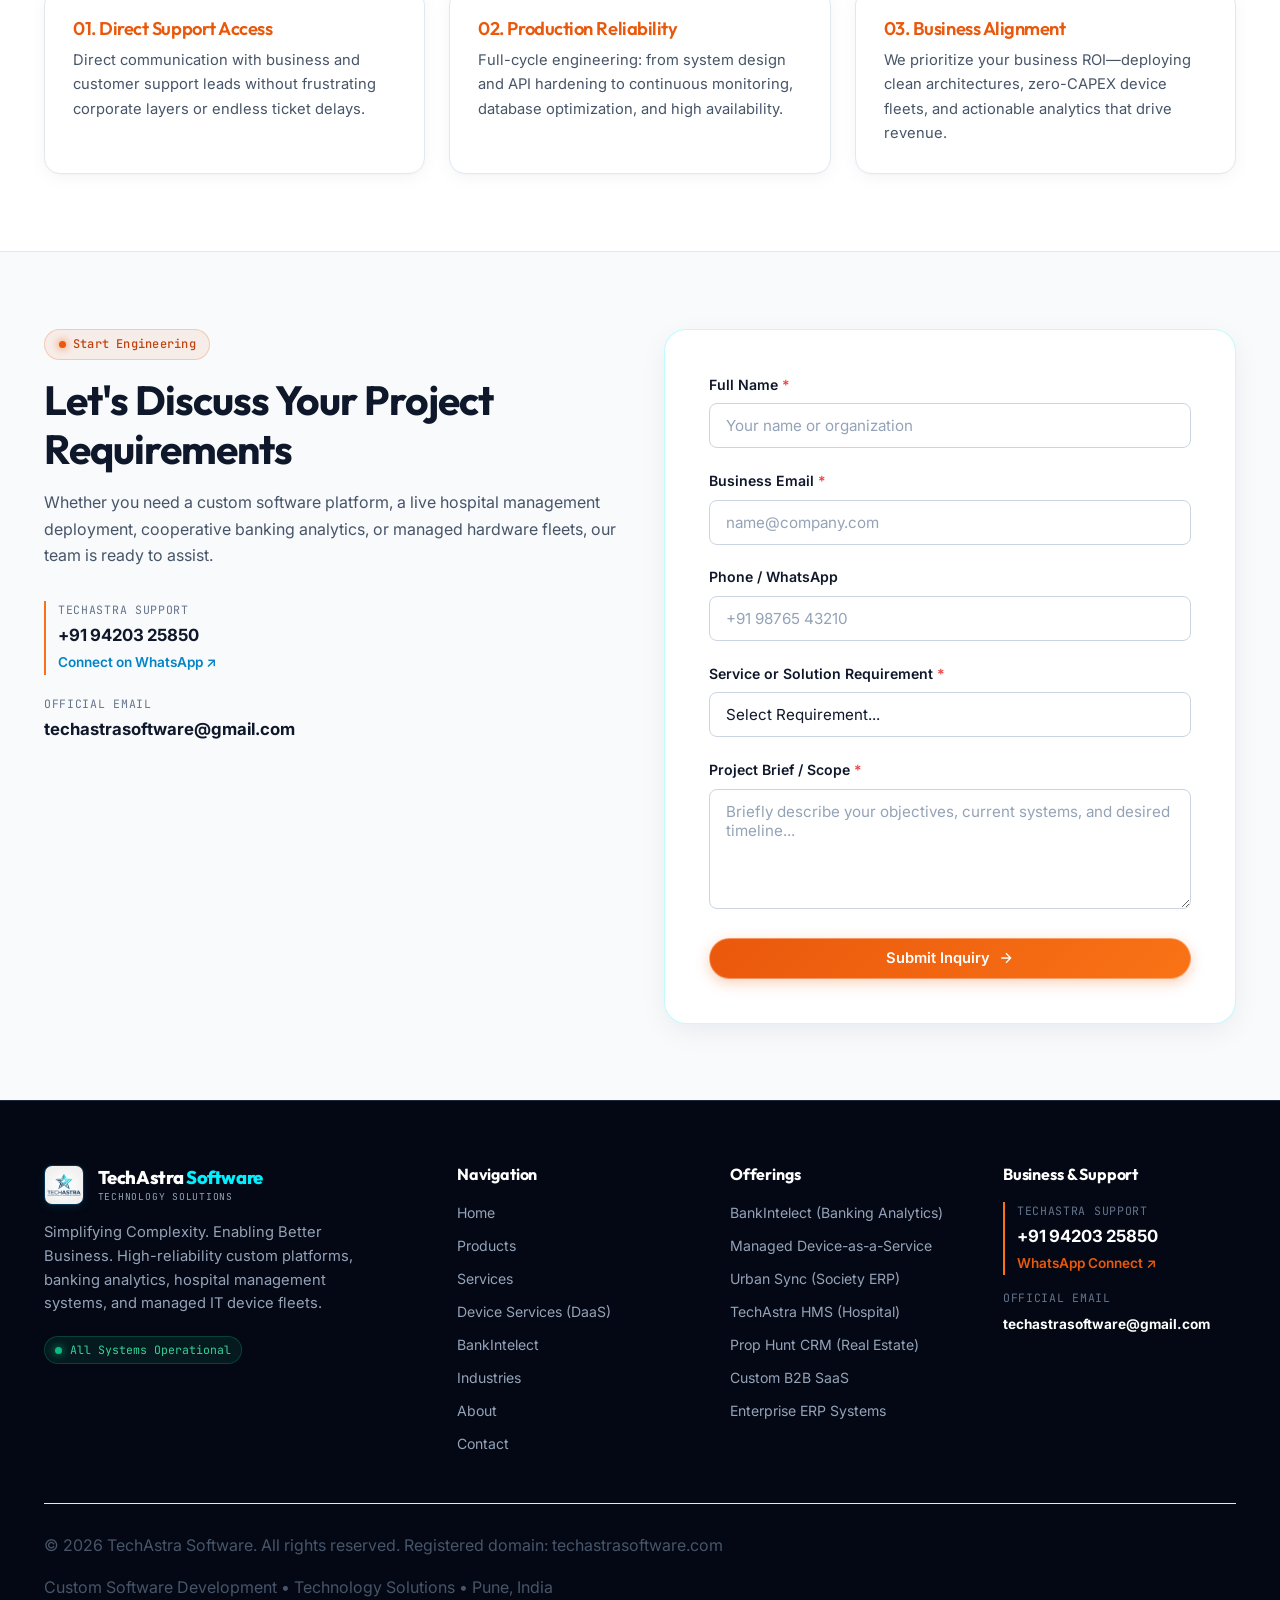
==== commit 9f4886c0: "feat(branding): add BankIntelect banking data and analytics service branding, dedicated landing page" ====
--- a/index.html
+++ b/index.html
@@ -100,7 +100,7 @@
         <a href="products.html" class="nav-link">Products</a>
         <a href="services.html" class="nav-link">Services</a>
         <a href="device-as-a-service.html" class="nav-link">Device Services (DaaS)</a>
-        <a href="cooperative-banking-analytics.html" class="nav-link">Banking Analytics</a>
+        <a href="bankintelect.html" class="nav-link">BankIntelect</a>
         <a href="industries.html" class="nav-link">Industries</a>
         <a href="about.html" class="nav-link">About</a>
         <a href="contact.html" class="nav-link">Contact</a>
@@ -145,7 +145,7 @@
       <a href="products.html">Products</a>
       <a href="services.html">Services</a>
       <a href="device-as-a-service.html">Device Services (DaaS)</a>
-      <a href="cooperative-banking-analytics.html">Banking Analytics</a>
+      <a href="bankintelect.html">BankIntelect</a>
       <a href="industries.html">Industries</a>
       <a href="about.html">About</a>
       <a href="contact.html">Contact</a>
@@ -395,23 +395,27 @@
 
         <div class="grid grid-2" style="gap: 1.75rem;">
           
-          <!-- Specialized Service 1: Cooperative Banking Analytics -->
+          <!-- Specialized Service 1: BankIntelect (Banking Data & Analytics) -->
           <div class="card" style="border-left: 4px solid var(--brand-cyan);">
-            <div style="display: flex; align-items: center; justify-content: space-between; margin-bottom: 0.75rem;">
-              <span class="mono-tag" style="color: var(--brand-cyan);">Banking Decision Intelligence</span>
-              <span class="badge" style="font-size: 0.7rem; padding: 0.15rem 0.5rem;">Zero CBS Disruption</span>
-            </div>
-            <h3 class="card-title">Cooperative Banking Analytics (AaaS)</h3>
+            <div style="display: flex; align-items: center; justify-content: space-between; margin-bottom: 0.5rem; flex-wrap: wrap; gap: 0.5rem;">
+              <span class="mono-tag" style="color: var(--brand-cyan);">Banking Data &amp; Analytics Service</span>
+              <span class="badge" style="font-size: 0.7rem; padding: 0.15rem 0.5rem;">Parent: TechAstra Software</span>
+            </div>
+            <h3 class="card-title" style="margin-bottom: 0.25rem;">BankIntelect<span style="color: var(--brand-cyan);">™</span></h3>
+            <div style="font-size: 0.88rem; font-weight: 600; color: var(--brand-cyan); margin-bottom: 0.75rem;">
+              Decode Data. Predict Possibilities. Drive Performance.
+            </div>
             <p class="card-desc">
-              Analytics-as-a-Service for Urban Co-operative Banks (UCBs) and DCCBs. Delivers automated Monthly Management Information Reports (MMIR), 3-month NPA slippage prediction, and deposit concentration monitoring without CBS disruption.
+              BankIntelect is a next-generation banking intelligence and analytics service that transforms cooperative banks' existing data into actionable insights, predictive risk indicators and performance intelligence.
             </p>
             <div style="display: flex; gap: 0.5rem; flex-wrap: wrap; margin-bottom: 1.25rem;">
+              <span class="badge" style="font-size: 0.72rem; padding: 0.2rem 0.6rem;">90-Day Slippage Radar</span>
               <span class="badge" style="font-size: 0.72rem; padding: 0.2rem 0.6rem;">MMIR Board Pack</span>
-              <span class="badge" style="font-size: 0.72rem; padding: 0.2rem 0.6rem;">Slippage Radar</span>
               <span class="badge" style="font-size: 0.72rem; padding: 0.2rem 0.6rem;">Deposit Flight Alert</span>
+              <span class="badge" style="font-size: 0.72rem; padding: 0.2rem 0.6rem;">Zero CBS Changes</span>
             </div>
             <div style="display: flex; justify-content: space-between; align-items: center; border-top: 1px solid var(--border-subtle); padding-top: 1rem;">
-              <a href="cooperative-banking-analytics.html" class="btn btn-outline-cyan btn-sm">Explore Banking Solution ↗</a>
+              <a href="bankintelect.html" class="btn btn-outline-cyan btn-sm">Explore BankIntelect ↗</a>
               <span class="mono-tag">Secure CSV / CBS Data</span>
             </div>
           </div>
@@ -603,7 +607,7 @@
             <a href="products.html">Products</a>
             <a href="services.html">Services</a>
             <a href="device-as-a-service.html">Device Services (DaaS)</a>
-            <a href="cooperative-banking-analytics.html">Banking Analytics</a>
+            <a href="bankintelect.html">BankIntelect</a>
             <a href="industries.html">Industries</a>
             <a href="about.html">About</a>
             <a href="contact.html">Contact</a>
@@ -614,11 +618,11 @@
         <div>
           <h4 class="footer-heading">Offerings</h4>
           <div class="footer-links">
-            <a href="cooperative-banking-analytics.html">Cooperative Banking Analytics</a>
+            <a href="bankintelect.html">BankIntelect (Banking Analytics)</a>
             <a href="device-as-a-service.html">Managed Device-as-a-Service</a>
+            <a href="products.html#urban-sync">Urban Sync (Society ERP)</a>
             <a href="products.html#hms">TechAstra HMS (Hospital)</a>
             <a href="products.html#prop-hunt">Prop Hunt CRM (Real Estate)</a>
-            <a href="products.html#urban-sync">Urban Sync (Society ERP)</a>
             <a href="services.html#saas">Custom B2B SaaS</a>
             <a href="services.html#erp">Enterprise ERP Systems</a>
           </div>
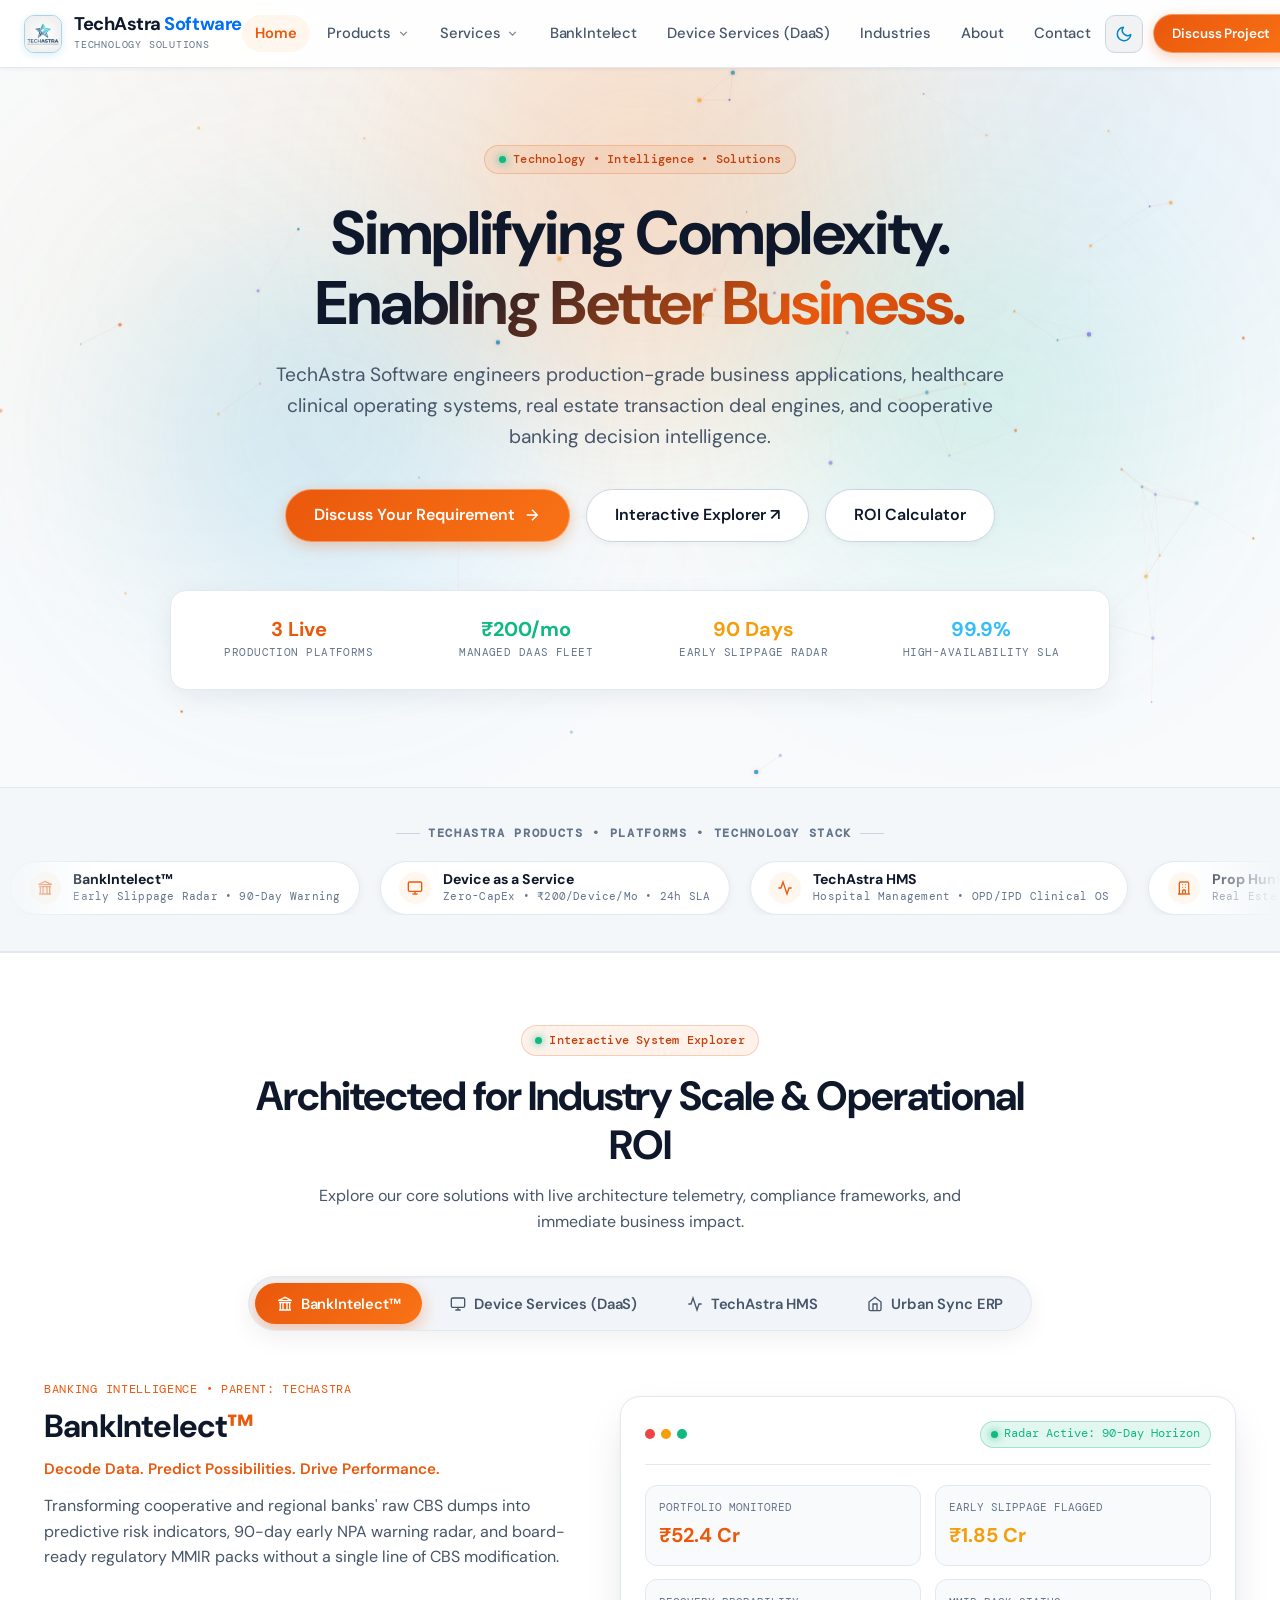
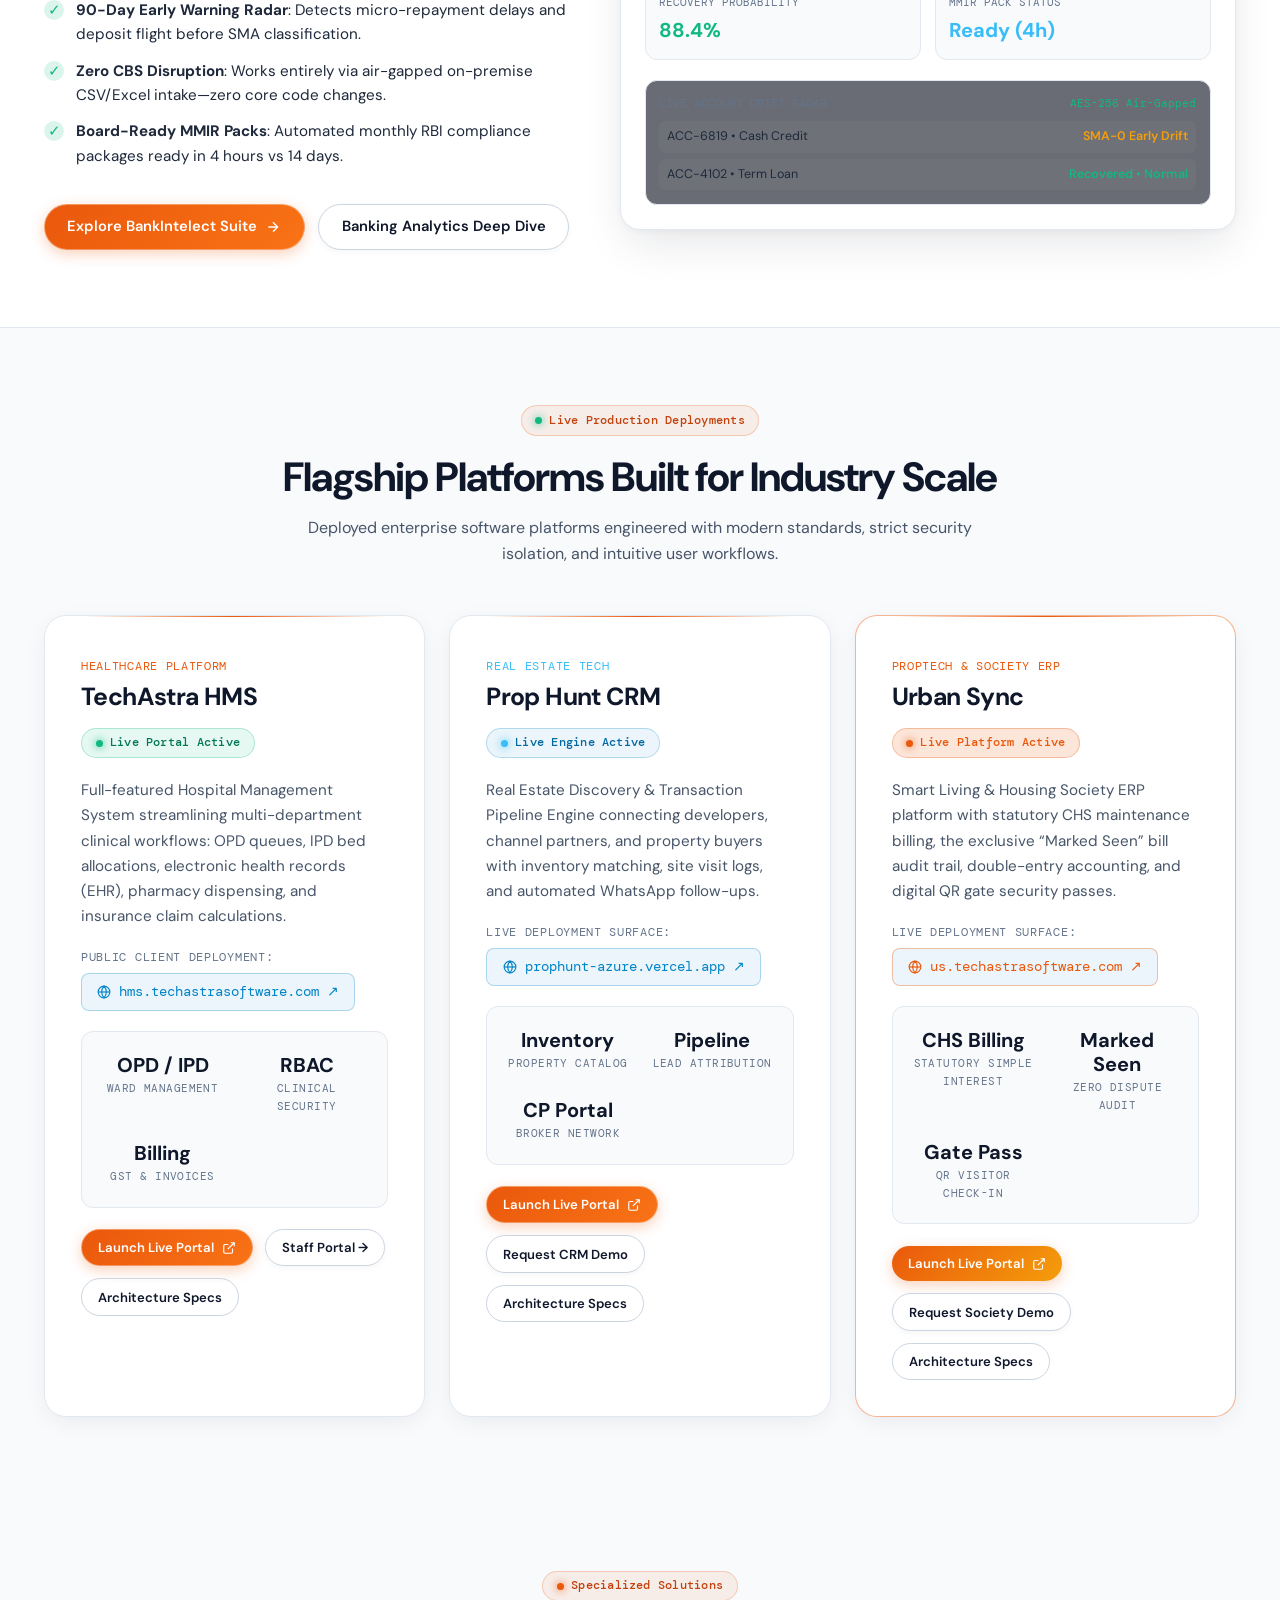
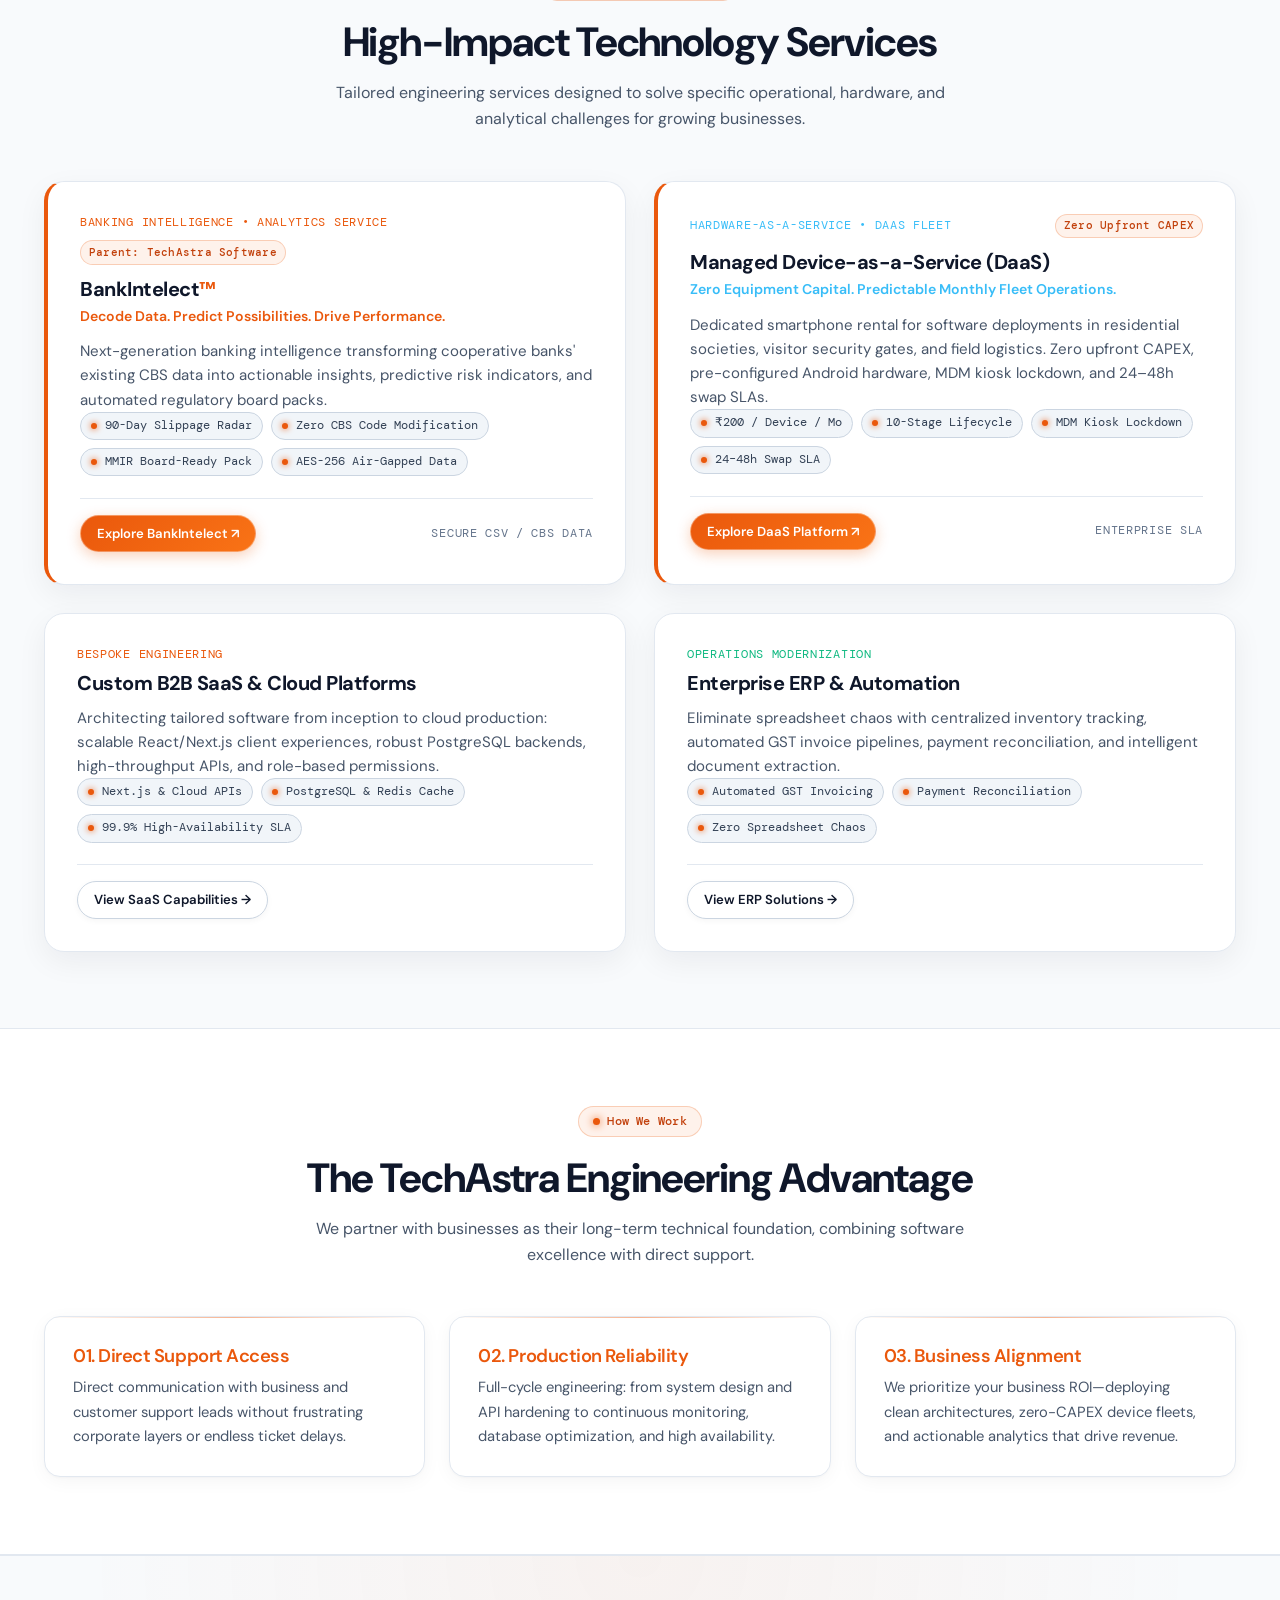
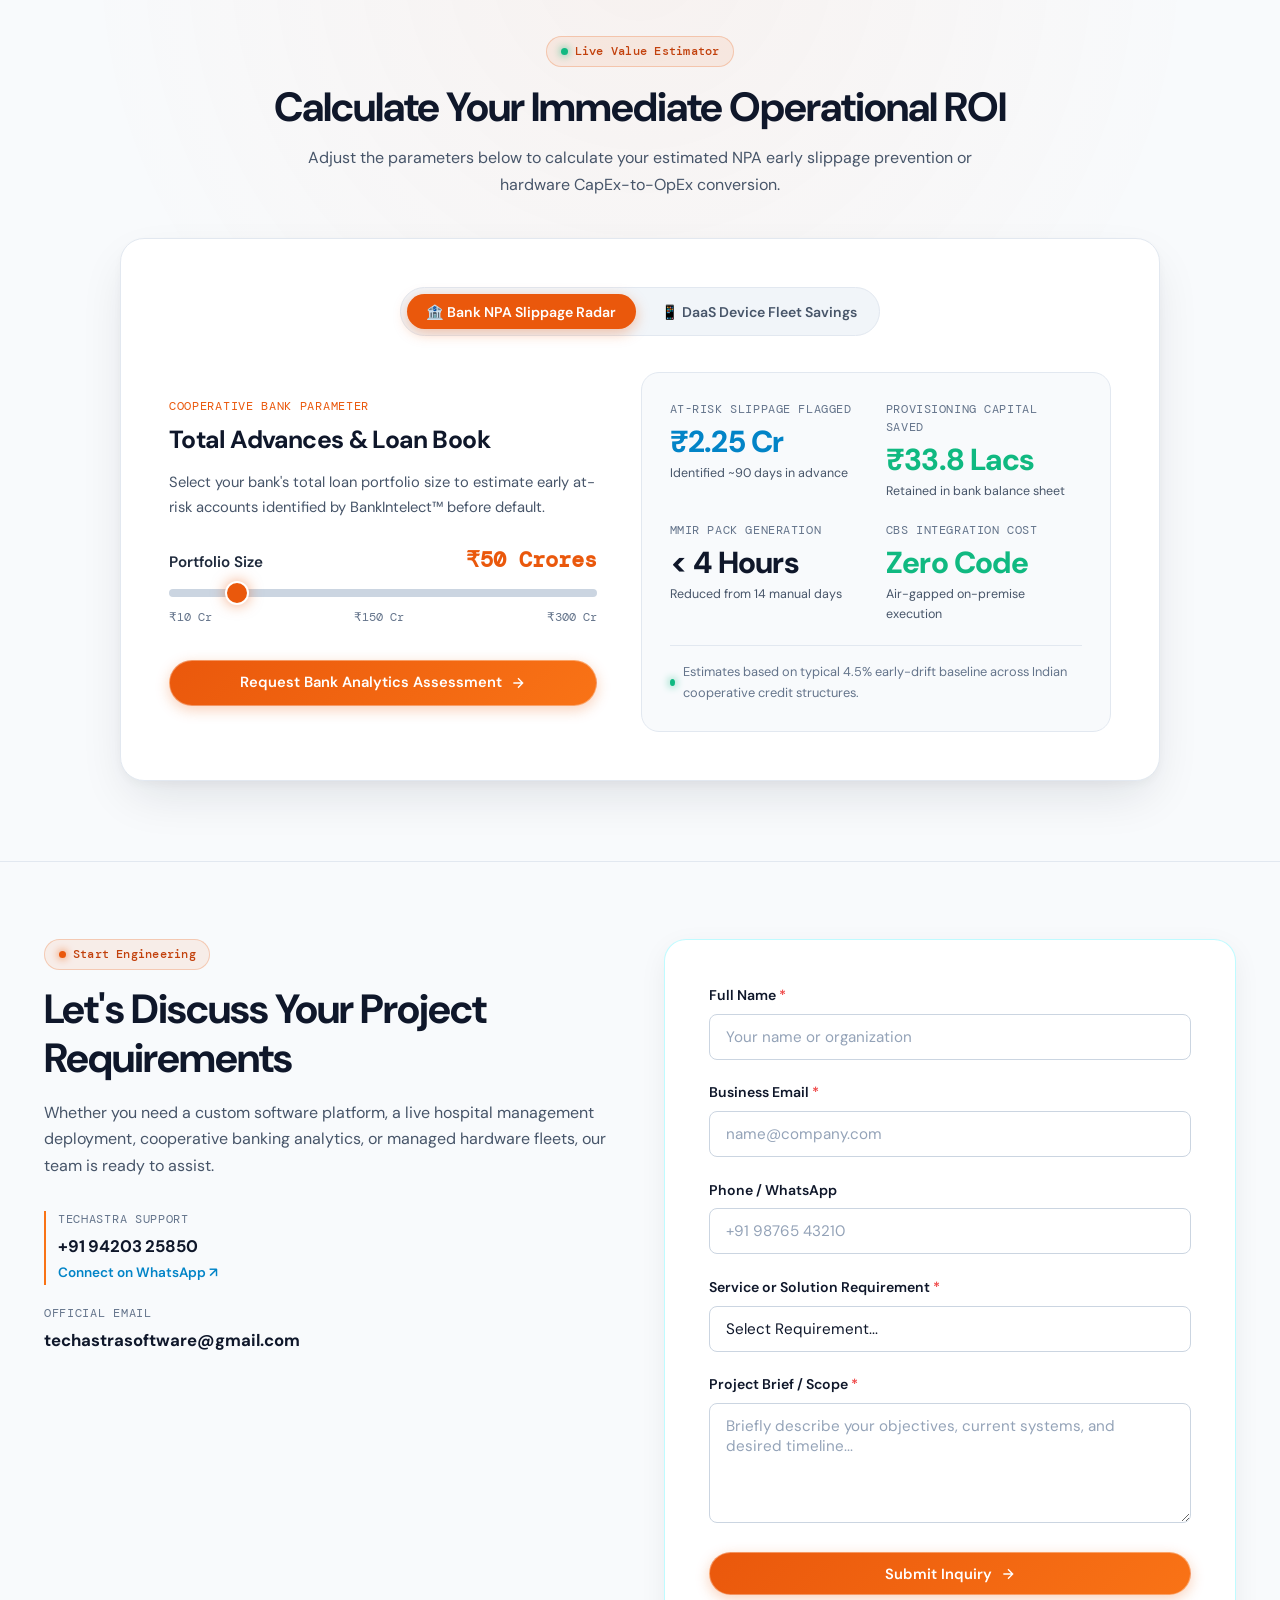
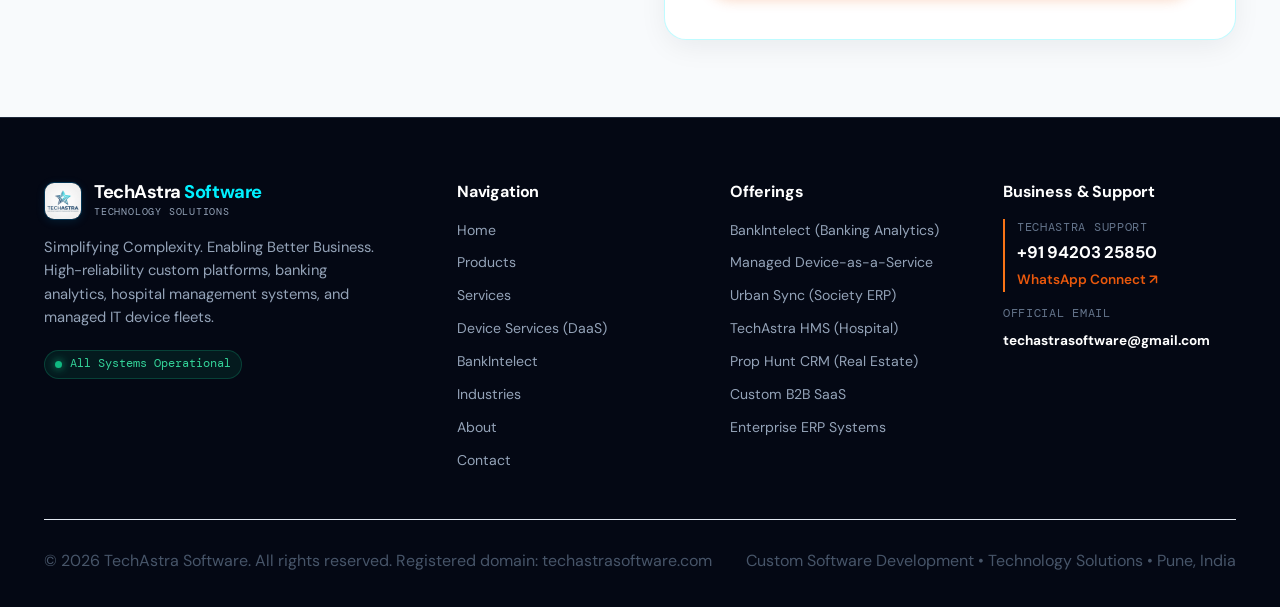
==== commit 603d2474: "feat: align section headers, add BankIntelect branding, interactive solutions marquee, and Cashfree " ====
--- a/index.html
+++ b/index.html
@@ -32,13 +32,13 @@
   <link rel="icon" type="image/png" href="favicon.png">
   <link rel="apple-touch-icon" href="favicon.png">
 
-  <!-- Modern Typography: Outfit, Inter, JetBrains Mono -->
+  <!-- Modern Typography: DM Sans, DM Mono, Inter (Cashfree Style) -->
   <link rel="preconnect" href="https://fonts.googleapis.com">
   <link rel="preconnect" href="https://fonts.gstatic.com" crossorigin>
-  <link href="https://fonts.googleapis.com/css2?family=Inter:wght@300;400;500;600;700;800&family=JetBrains+Mono:wght@400;500;600;700&family=Outfit:wght@500;600;700;800&display=swap" rel="stylesheet">
-
-  <!-- Master Stylesheet -->
-  <link rel="stylesheet" href="css/styles.css">
+  <link href="https://fonts.googleapis.com/css2?family=DM+Sans:ital,opsz,wght@0,9..40,100..1000;1,9..40,100..1000&family=DM+Mono:ital,wght@0,300;0,400;0,500;1,300;1,400;1,500&family=Inter:wght@400;500;600;700&display=swap" rel="stylesheet">
+
+  <!-- Master Stylesheet (Cache-Busted v2.4) -->
+  <link rel="stylesheet" href="css/styles.css?v=2.4">
 
   <!-- Theme Initialization (Zero Flash: Light Theme Default) -->
   <script>
@@ -97,10 +97,95 @@
       <!-- Desktop Navigation -->
       <nav class="main-nav" aria-label="Primary Navigation">
         <a href="index.html" class="nav-link active" aria-current="page">Home</a>
-        <a href="products.html" class="nav-link">Products</a>
-        <a href="services.html" class="nav-link">Services</a>
+
+        <!-- Products Dropdown -->
+        <div class="nav-item">
+          <a href="products.html" class="nav-link">
+            <span>Products</span>
+            <svg class="nav-arrow" viewBox="0 0 24 24" fill="none" stroke="currentColor" stroke-width="2.5"><polyline points="6 9 12 15 18 9"/></svg>
+          </a>
+          <div class="nav-dropdown">
+            <a href="bankintelect.html" class="dropdown-item">
+              <div class="dropdown-icon">
+                <svg viewBox="0 0 24 24" width="16" height="16" fill="none" stroke="currentColor" stroke-width="2"><line x1="18" y1="20" x2="18" y2="10"></line><line x1="12" y1="20" x2="12" y2="4"></line><line x1="6" y1="20" x2="6" y2="14"></line></svg>
+              </div>
+              <div class="dropdown-text">
+                <span class="dropdown-title">BankIntelect</span>
+                <span class="dropdown-desc">Cooperative banking analytics, early slippage radar & MMIR</span>
+              </div>
+            </a>
+            <a href="device-as-a-service.html" class="dropdown-item">
+              <div class="dropdown-icon">
+                <svg viewBox="0 0 24 24" width="16" height="16" fill="none" stroke="currentColor" stroke-width="2"><rect x="2" y="3" width="20" height="14" rx="2" ry="2"></rect><line x1="8" y1="21" x2="16" y2="21"></line><line x1="12" y1="17" x2="12" y2="21"></line></svg>
+              </div>
+              <div class="dropdown-text">
+                <span class="dropdown-title">Device as a Service (DaaS)</span>
+                <span class="dropdown-desc">Zero-CapEx hardware leasing, MDM & lifecycle management</span>
+              </div>
+            </a>
+            <a href="products.html" class="dropdown-item">
+              <div class="dropdown-icon">
+                <svg viewBox="0 0 24 24" width="16" height="16" fill="none" stroke="currentColor" stroke-width="2"><rect x="3" y="3" width="7" height="7"></rect><rect x="14" y="3" width="7" height="7"></rect><rect x="14" y="14" width="7" height="7"></rect><rect x="3" y="14" width="7" height="7"></rect></svg>
+              </div>
+              <div class="dropdown-text">
+                <span class="dropdown-title">Enterprise Systems & ERP</span>
+                <span class="dropdown-desc">Hospital HMS, PropHunt society ERP & custom business suites</span>
+              </div>
+            </a>
+            <div class="dropdown-footer">
+              <a href="products.html">
+                <span>Explore All Products</span>
+                <svg viewBox="0 0 24 24" width="12" height="12" fill="none" stroke="currentColor" stroke-width="2.5"><path d="M5 12h14M12 5l7 7-7 7"/></svg>
+              </a>
+            </div>
+          </div>
+        </div>
+
+        <!-- Services Dropdown -->
+        <div class="nav-item">
+          <a href="services.html" class="nav-link">
+            <span>Services</span>
+            <svg class="nav-arrow" viewBox="0 0 24 24" fill="none" stroke="currentColor" stroke-width="2.5"><polyline points="6 9 12 15 18 9"/></svg>
+          </a>
+          <div class="nav-dropdown">
+            <a href="cooperative-banking-analytics.html" class="dropdown-item">
+              <div class="dropdown-icon">
+                <svg viewBox="0 0 24 24" width="16" height="16" fill="none" stroke="currentColor" stroke-width="2"><path d="M3 21h18M3 10h18M5 6l7-3 7 3M4 10v11M20 10v11M8 14v4M12 14v4M16 14v4"/></svg>
+              </div>
+              <div class="dropdown-text">
+                <span class="dropdown-title">Banking Intelligence</span>
+                <span class="dropdown-desc">Early warning radar, NPA diagnosis & Board-Ready reporting</span>
+              </div>
+            </a>
+            <a href="services.html" class="dropdown-item">
+              <div class="dropdown-icon">
+                <svg viewBox="0 0 24 24" width="16" height="16" fill="none" stroke="currentColor" stroke-width="2"><polyline points="16 18 22 12 16 6"></polyline><polyline points="8 6 2 12 8 18"></polyline></svg>
+              </div>
+              <div class="dropdown-text">
+                <span class="dropdown-title">Custom Software Engineering</span>
+                <span class="dropdown-desc">High-reliability cloud web applications & scalable APIs</span>
+              </div>
+            </a>
+            <a href="services.html" class="dropdown-item">
+              <div class="dropdown-icon">
+                <svg viewBox="0 0 24 24" width="16" height="16" fill="none" stroke="currentColor" stroke-width="2"><path d="M12 2a10 10 0 1 0 10 10H12V2z"></path><path d="M12 2a10 10 0 0 1 10 10h-10V2z"></path><path d="M12 12L2.1 12a10 10 0 0 0 9.9 9.9V12z"></path></svg>
+              </div>
+              <div class="dropdown-text">
+                <span class="dropdown-title">AI & Workflow Automation</span>
+                <span class="dropdown-desc">Operational efficiency systems & intelligent workflows</span>
+              </div>
+            </a>
+            <div class="dropdown-footer">
+              <a href="services.html">
+                <span>View All Services</span>
+                <svg viewBox="0 0 24 24" width="12" height="12" fill="none" stroke="currentColor" stroke-width="2.5"><path d="M5 12h14M12 5l7 7-7 7"/></svg>
+              </a>
+            </div>
+          </div>
+        </div>
+
+        <a href="bankintelect.html" class="nav-link">BankIntelect</a>
         <a href="device-as-a-service.html" class="nav-link">Device Services (DaaS)</a>
-        <a href="bankintelect.html" class="nav-link">BankIntelect</a>
         <a href="industries.html" class="nav-link">Industries</a>
         <a href="about.html" class="nav-link">About</a>
         <a href="contact.html" class="nav-link">Contact</a>
@@ -117,7 +202,9 @@
           <svg viewBox="0 0 24 24" fill="none" stroke="currentColor" stroke-width="2"><path d="M5 12h14M12 5l7 7-7 7"/></svg>
         </a>
         <button type="button" class="mobile-menu-btn" aria-label="Open mobile navigation menu" aria-expanded="false">
-          <svg viewBox="0 0 24 24" fill="none" stroke="currentColor" stroke-width="2" stroke-linecap="round"><line x1="3" y1="12" x2="21" y2="12"></line><line x1="3" y1="6" x2="21" y2="6"></line><line x1="3" y1="18" x2="21" y2="18"></line></svg>
+          <span></span>
+          <span></span>
+          <span></span>
         </button>
       </div>
     </div>
@@ -136,30 +223,38 @@
           <svg class="theme-icon-moon" viewBox="0 0 24 24" width="18" height="18" fill="none" stroke="currentColor" stroke-width="2" stroke-linecap="round" stroke-linejoin="round"><path d="M21 12.79A9 9 0 1 1 11.21 3 7 7 0 0 0 21 12.79z"></path></svg>
         </button>
         <button type="button" class="mobile-menu-btn mobile-drawer-close" aria-label="Close navigation menu">
-          <svg viewBox="0 0 24 24" fill="none" stroke="currentColor" stroke-width="2"><line x1="18" y1="6" x2="6" y2="18"></line><line x1="6" y1="6" x2="18" y2="18"></line></svg>
+          <svg viewBox="0 0 24 24" width="18" height="18" fill="none" stroke="currentColor" stroke-width="2"><line x1="18" y1="6" x2="6" y2="18"></line><line x1="6" y1="6" x2="18" y2="18"></line></svg>
         </button>
       </div>
     </div>
     <nav class="mobile-drawer-nav">
       <a href="index.html" class="active">Home</a>
-      <a href="products.html">Products</a>
-      <a href="services.html">Services</a>
+      <a href="bankintelect.html">BankIntelect (Banking Intelligence)</a>
       <a href="device-as-a-service.html">Device Services (DaaS)</a>
-      <a href="bankintelect.html">BankIntelect</a>
+      <a href="products.html">All Products</a>
+      <a href="services.html">All Services</a>
       <a href="industries.html">Industries</a>
       <a href="about.html">About</a>
       <a href="contact.html">Contact</a>
     </nav>
     <div class="mobile-drawer-footer">
-      <a href="contact.html" class="btn btn-primary" style="width: 100%;">Discuss Your Project</a>
-      <p style="font-size: 0.8rem; color: var(--text-muted); text-align: center; margin-top: 0.75rem;">techastrasoftware@gmail.com</p>
+      <a href="contact.html" class="btn btn-primary" style="width: 100%; justify-content: center;">Discuss Your Project</a>
+      <a href="https://wa.me/919420325850" target="_blank" rel="noopener" class="btn btn-secondary" style="width: 100%; justify-content: center; margin-top: 0.5rem;">WhatsApp: 9420325850</a>
+      <p style="font-size: 0.78rem; color: var(--text-muted); text-align: center; margin-top: 0.75rem;">techastrasoftware@gmail.com</p>
     </div>
   </div>
 
   <main id="main-content">
 
-    <!-- Cosmic Astra Hero Section with Interactive Constellation Canvas -->
+    <!-- Cosmic Astra Hero Section with Cashfree-Style Ambient Glow & Interactive Constellation Canvas -->
     <section class="section-padding hero-cosmic-section" style="position: relative; overflow: hidden; padding-top: clamp(3rem, 6vw, 5.5rem); padding-bottom: clamp(3.5rem, 6vw, 5.5rem);">
+      <!-- Ambient Radial Glow Orbs (Cashfree Style) -->
+      <div class="hero-glow-layer" aria-hidden="true">
+        <div class="hero-glow-orb orb-primary"></div>
+        <div class="hero-glow-orb orb-secondary"></div>
+        <div class="hero-glow-orb orb-accent"></div>
+      </div>
+
       <!-- Interactive Celestial Starfield Canvas -->
       <canvas id="astra-canvas" class="astra-canvas" aria-hidden="true"></canvas>
 
@@ -186,30 +281,38 @@
               <span>Discuss Your Requirement</span>
               <svg width="18" height="18" viewBox="0 0 24 24" fill="none" stroke="currentColor" stroke-width="2"><path d="M5 12h14M12 5l7 7-7 7"/></svg>
             </a>
-            <a href="#products" class="btn btn-secondary btn-lg">
-              <span>Explore Live Portals ↗</span>
+            <a href="#solutions-interactive" class="btn btn-secondary btn-lg">
+              <span>Interactive Explorer ↗</span>
             </a>
-            <a href="services.html" class="btn btn-secondary btn-lg">
-              <span>Core Capabilities</span>
+            <a href="#roi-calculator" class="btn btn-secondary btn-lg">
+              <span>ROI Calculator</span>
             </a>
           </div>
 
-          <!-- Highlight Metrics & Telemetry Strip -->
+          <!-- Highlight Metrics & Telemetry Strip with Scroll-Triggered Counters -->
           <div class="metrics-strip hero-metrics-strip">
             <div class="metric-item">
-              <div class="metric-val" style="color: var(--brand-cyan);">2 Live</div>
-              <div class="metric-lbl">Flagship Platforms</div>
+              <div class="metric-val" style="color: var(--brand-cyan);">
+                <span class="animated-counter" data-counter-target="3" data-suffix=" Live">3 Live</span>
+              </div>
+              <div class="metric-lbl">Production Platforms</div>
             </div>
             <div class="metric-item">
-              <div class="metric-val" style="color: #10B981;">₹200/mo</div>
+              <div class="metric-val" style="color: #10B981;">
+                <span class="animated-counter" data-counter-target="200" data-prefix="₹" data-suffix="/mo">₹200/mo</span>
+              </div>
               <div class="metric-lbl">Managed DaaS Fleet</div>
             </div>
             <div class="metric-item">
-              <div class="metric-val" style="color: #F59E0B;">AaaS</div>
-              <div class="metric-lbl">Banking Intelligence</div>
+              <div class="metric-val" style="color: #F59E0B;">
+                <span class="animated-counter" data-counter-target="90" data-suffix=" Days">90 Days</span>
+              </div>
+              <div class="metric-lbl">Early Slippage Radar</div>
             </div>
             <div class="metric-item">
-              <div class="metric-val" style="color: #38BDF8;">99.9%</div>
+              <div class="metric-val" style="color: #38BDF8;">
+                <span class="animated-counter" data-counter-target="99.9" data-decimals="1" data-suffix="%">99.9%</span>
+              </div>
               <div class="metric-lbl">High-Availability SLA</div>
             </div>
           </div>
@@ -218,8 +321,685 @@
       </div>
     </section>
 
+    <!-- Cashfree-Style Infinite Horizontal Solutions & Products Marquee -->
+    <section class="solutions-marquee-section" aria-label="Solutions and Technologies Ecosystem">
+      <div class="marquee-label-wrap">
+        <span class="marquee-subheading">TECHASTRA PRODUCTS &bull; PLATFORMS &bull; TECHNOLOGY STACK</span>
+      </div>
+      <div class="marquee-container">
+        <!-- Track 1 -->
+        <div class="marquee-track">
+          <a href="bankintelect.html" class="marquee-pill" title="Explore BankIntelect">
+            <div class="marquee-icon-box">
+              <svg width="16" height="16" viewBox="0 0 24 24" fill="none" stroke="currentColor" stroke-width="2"><path d="M3 21h18M3 10h18M5 10v11M9 10v11M15 10v11M19 10v11M12 2L2 7h20L12 2z"/></svg>
+            </div>
+            <div class="marquee-text-wrap">
+              <span class="marquee-title">BankIntelect™</span>
+              <span class="marquee-desc">Early Slippage Radar &bull; 90-Day Warning</span>
+            </div>
+          </a>
+
+          <a href="device-as-a-service.html" class="marquee-pill" title="Explore Device as a Service">
+            <div class="marquee-icon-box">
+              <svg width="16" height="16" viewBox="0 0 24 24" fill="none" stroke="currentColor" stroke-width="2"><rect x="2" y="3" width="20" height="14" rx="2" ry="2"/><line x1="8" y1="21" x2="16" y2="21"/><line x1="12" y1="17" x2="12" y2="21"/></svg>
+            </div>
+            <div class="marquee-text-wrap">
+              <span class="marquee-title">Device as a Service</span>
+              <span class="marquee-desc">Zero-CapEx &bull; ₹200/Device/Mo &bull; 24h SLA</span>
+            </div>
+          </a>
+
+          <a href="products.html#hms" class="marquee-pill" title="Explore TechAstra HMS">
+            <div class="marquee-icon-box">
+              <svg width="16" height="16" viewBox="0 0 24 24" fill="none" stroke="currentColor" stroke-width="2"><path d="M22 12h-4l-3 9L9 3l-3 9H2"/></svg>
+            </div>
+            <div class="marquee-text-wrap">
+              <span class="marquee-title">TechAstra HMS</span>
+              <span class="marquee-desc">Hospital Management &bull; OPD/IPD Clinical OS</span>
+            </div>
+          </a>
+
+          <a href="products.html#prop-hunt" class="marquee-pill" title="Explore Prop Hunt CRM">
+            <div class="marquee-icon-box">
+              <svg width="16" height="16" viewBox="0 0 24 24" fill="none" stroke="currentColor" stroke-width="2"><path d="M19 21V5a2 2 0 0 0-2-2H7a2 2 0 0 0-2 2v16m14 0h2m-2 0h-5m-9 0H3m2 0h5M9 7h1m-1 4h1m4-4h1m-1 4h1m-5 10v-5a1 1 0 0 1 1-1h2a1 1 0 0 1 1 1v5m-4 0h4"/></svg>
+            </div>
+            <div class="marquee-text-wrap">
+              <span class="marquee-title">Prop Hunt CRM</span>
+              <span class="marquee-desc">Real Estate Pipeline &bull; Developer Inventory</span>
+            </div>
+          </a>
+
+          <a href="products.html#urban-sync" class="marquee-pill" title="Explore Urban Sync">
+            <div class="marquee-icon-box">
+              <svg width="16" height="16" viewBox="0 0 24 24" fill="none" stroke="currentColor" stroke-width="2"><path d="M3 9l9-7 9 7v11a2 2 0 0 1-2 2H5a2 2 0 0 1-2-2z"/><polyline points="9 22 9 12 15 12 15 22"/></svg>
+            </div>
+            <div class="marquee-text-wrap">
+              <span class="marquee-title">Urban Sync ERP</span>
+              <span class="marquee-desc">Marked-Seen CHS Audit &bull; QR Gate Passes</span>
+            </div>
+          </a>
+
+          <a href="cooperative-banking-analytics.html" class="marquee-pill" title="RBI MMIR Packs">
+            <div class="marquee-icon-box">
+              <svg width="16" height="16" viewBox="0 0 24 24" fill="none" stroke="currentColor" stroke-width="2"><path d="M12 22s8-4 8-10V5l-8-3-8 3v7c0 6 8 10 8 10z"/></svg>
+            </div>
+            <div class="marquee-text-wrap">
+              <span class="marquee-title">RBI MMIR Compliance</span>
+              <span class="marquee-desc">Board-Ready Regulatory Analytical Packs</span>
+            </div>
+          </a>
+
+          <a href="bankintelect.html" class="marquee-pill" title="Zero CBS Disruption">
+            <div class="marquee-icon-box">
+              <svg width="16" height="16" viewBox="0 0 24 24" fill="none" stroke="currentColor" stroke-width="2"><polygon points="13 2 3 14 12 14 11 22 21 10 12 10 13 2"/></svg>
+            </div>
+            <div class="marquee-text-wrap">
+              <span class="marquee-title">Zero CBS Code Disruption</span>
+              <span class="marquee-desc">No Modification to Core Banking Systems</span>
+            </div>
+          </a>
+
+          <a href="cooperative-banking-analytics.html" class="marquee-pill" title="AES-256 Air-Gapped Security">
+            <div class="marquee-icon-box">
+              <svg width="16" height="16" viewBox="0 0 24 24" fill="none" stroke="currentColor" stroke-width="2"><rect x="3" y="11" width="18" height="11" rx="2" ry="2"/><path d="M7 11V7a5 5 0 0 1 10 0v4"/></svg>
+            </div>
+            <div class="marquee-text-wrap">
+              <span class="marquee-title">AES-256 Air-Gapped</span>
+              <span class="marquee-desc">100% On-Premise Execution &bull; Zero External Leaks</span>
+            </div>
+          </a>
+
+          <a href="device-as-a-service.html" class="marquee-pill" title="MDM Kiosk Security">
+            <div class="marquee-icon-box">
+              <svg width="16" height="16" viewBox="0 0 24 24" fill="none" stroke="currentColor" stroke-width="2"><rect x="4" y="4" width="16" height="16" rx="2" ry="2"/><rect x="9" y="9" width="6" height="6"/><line x1="9" y1="1" x2="9" y2="4"/><line x1="15" y1="1" x2="15" y2="4"/><line x1="9" y1="20" x2="9" y2="23"/><line x1="15" y1="20" x2="15" y2="23"/><line x1="20" y1="9" x2="23" y2="9"/><line x1="20" y1="14" x2="23" y2="14"/><line x1="1" y1="9" x2="4" y2="9"/><line x1="1" y1="14" x2="4" y2="14"/></svg>
+            </div>
+            <div class="marquee-text-wrap">
+              <span class="marquee-title">Enterprise MDM Kiosk</span>
+              <span class="marquee-desc">Single-App Lockdown &bull; 24-48h Swap SLAs</span>
+            </div>
+          </a>
+        </div>
+
+        <!-- Track 2 (Exact Duplicate for Infinite Loop) -->
+        <div class="marquee-track" aria-hidden="true">
+          <a href="bankintelect.html" class="marquee-pill" tabindex="-1">
+            <div class="marquee-icon-box">
+              <svg width="16" height="16" viewBox="0 0 24 24" fill="none" stroke="currentColor" stroke-width="2"><path d="M3 21h18M3 10h18M5 10v11M9 10v11M15 10v11M19 10v11M12 2L2 7h20L12 2z"/></svg>
+            </div>
+            <div class="marquee-text-wrap">
+              <span class="marquee-title">BankIntelect™</span>
+              <span class="marquee-desc">Early Slippage Radar &bull; 90-Day Warning</span>
+            </div>
+          </a>
+
+          <a href="device-as-a-service.html" class="marquee-pill" tabindex="-1">
+            <div class="marquee-icon-box">
+              <svg width="16" height="16" viewBox="0 0 24 24" fill="none" stroke="currentColor" stroke-width="2"><rect x="2" y="3" width="20" height="14" rx="2" ry="2"/><line x1="8" y1="21" x2="16" y2="21"/><line x1="12" y1="17" x2="12" y2="21"/></svg>
+            </div>
+            <div class="marquee-text-wrap">
+              <span class="marquee-title">Device as a Service</span>
+              <span class="marquee-desc">Zero-CapEx &bull; ₹200/Device/Mo &bull; 24h SLA</span>
+            </div>
+          </a>
+
+          <a href="products.html#hms" class="marquee-pill" tabindex="-1">
+            <div class="marquee-icon-box">
+              <svg width="16" height="16" viewBox="0 0 24 24" fill="none" stroke="currentColor" stroke-width="2"><path d="M22 12h-4l-3 9L9 3l-3 9H2"/></svg>
+            </div>
+            <div class="marquee-text-wrap">
+              <span class="marquee-title">TechAstra HMS</span>
+              <span class="marquee-desc">Hospital Management &bull; OPD/IPD Clinical OS</span>
+            </div>
+          </a>
+
+          <a href="products.html#prop-hunt" class="marquee-pill" tabindex="-1">
+            <div class="marquee-icon-box">
+              <svg width="16" height="16" viewBox="0 0 24 24" fill="none" stroke="currentColor" stroke-width="2"><path d="M19 21V5a2 2 0 0 0-2-2H7a2 2 0 0 0-2 2v16m14 0h2m-2 0h-5m-9 0H3m2 0h5M9 7h1m-1 4h1m4-4h1m-1 4h1m-5 10v-5a1 1 0 0 1 1-1h2a1 1 0 0 1 1 1v5m-4 0h4"/></svg>
+            </div>
+            <div class="marquee-text-wrap">
+              <span class="marquee-title">Prop Hunt CRM</span>
+              <span class="marquee-desc">Real Estate Pipeline &bull; Developer Inventory</span>
+            </div>
+          </a>
+
+          <a href="products.html#urban-sync" class="marquee-pill" tabindex="-1">
+            <div class="marquee-icon-box">
+              <svg width="16" height="16" viewBox="0 0 24 24" fill="none" stroke="currentColor" stroke-width="2"><path d="M3 9l9-7 9 7v11a2 2 0 0 1-2 2H5a2 2 0 0 1-2-2z"/><polyline points="9 22 9 12 15 12 15 22"/></svg>
+            </div>
+            <div class="marquee-text-wrap">
+              <span class="marquee-title">Urban Sync ERP</span>
+              <span class="marquee-desc">Marked-Seen CHS Audit &bull; QR Gate Passes</span>
+            </div>
+          </a>
+
+          <a href="cooperative-banking-analytics.html" class="marquee-pill" tabindex="-1">
+            <div class="marquee-icon-box">
+              <svg width="16" height="16" viewBox="0 0 24 24" fill="none" stroke="currentColor" stroke-width="2"><path d="M12 22s8-4 8-10V5l-8-3-8 3v7c0 6 8 10 8 10z"/></svg>
+            </div>
+            <div class="marquee-text-wrap">
+              <span class="marquee-title">RBI MMIR Compliance</span>
+              <span class="marquee-desc">Board-Ready Regulatory Analytical Packs</span>
+            </div>
+          </a>
+
+          <a href="bankintelect.html" class="marquee-pill" tabindex="-1">
+            <div class="marquee-icon-box">
+              <svg width="16" height="16" viewBox="0 0 24 24" fill="none" stroke="currentColor" stroke-width="2"><polygon points="13 2 3 14 12 14 11 22 21 10 12 10 13 2"/></svg>
+            </div>
+            <div class="marquee-text-wrap">
+              <span class="marquee-title">Zero CBS Code Disruption</span>
+              <span class="marquee-desc">No Modification to Core Banking Systems</span>
+            </div>
+          </a>
+
+          <a href="cooperative-banking-analytics.html" class="marquee-pill" tabindex="-1">
+            <div class="marquee-icon-box">
+              <svg width="16" height="16" viewBox="0 0 24 24" fill="none" stroke="currentColor" stroke-width="2"><rect x="3" y="11" width="18" height="11" rx="2" ry="2"/><path d="M7 11V7a5 5 0 0 1 10 0v4"/></svg>
+            </div>
+            <div class="marquee-text-wrap">
+              <span class="marquee-title">AES-256 Air-Gapped</span>
+              <span class="marquee-desc">100% On-Premise Execution &bull; Zero External Leaks</span>
+            </div>
+          </a>
+
+          <a href="device-as-a-service.html" class="marquee-pill" tabindex="-1">
+            <div class="marquee-icon-box">
+              <svg width="16" height="16" viewBox="0 0 24 24" fill="none" stroke="currentColor" stroke-width="2"><rect x="4" y="4" width="16" height="16" rx="2" ry="2"/><rect x="9" y="9" width="6" height="6"/><line x1="9" y1="1" x2="9" y2="4"/><line x1="15" y1="1" x2="15" y2="4"/><line x1="9" y1="20" x2="9" y2="23"/><line x1="15" y1="20" x2="15" y2="23"/><line x1="20" y1="9" x2="23" y2="9"/><line x1="20" y1="14" x2="23" y2="14"/><line x1="1" y1="9" x2="4" y2="9"/><line x1="1" y1="14" x2="4" y2="14"/></svg>
+            </div>
+            <div class="marquee-text-wrap">
+              <span class="marquee-title">Enterprise MDM Kiosk</span>
+              <span class="marquee-desc">Single-App Lockdown &bull; 24-48h Swap SLAs</span>
+            </div>
+          </a>
+        </div>
+
+        <!-- Track 3 (Seamless Bidirectional Wrap Track) -->
+        <div class="marquee-track" aria-hidden="true">
+          <a href="bankintelect.html" class="marquee-pill" tabindex="-1">
+            <div class="marquee-icon-box">
+              <svg width="16" height="16" viewBox="0 0 24 24" fill="none" stroke="currentColor" stroke-width="2"><path d="M3 21h18M3 10h18M5 10v11M9 10v11M15 10v11M19 10v11M12 2L2 7h20L12 2z"/></svg>
+            </div>
+            <div class="marquee-text-wrap">
+              <span class="marquee-title">BankIntelect™</span>
+              <span class="marquee-desc">Early Slippage Radar &bull; 90-Day Warning</span>
+            </div>
+          </a>
+
+          <a href="device-as-a-service.html" class="marquee-pill" tabindex="-1">
+            <div class="marquee-icon-box">
+              <svg width="16" height="16" viewBox="0 0 24 24" fill="none" stroke="currentColor" stroke-width="2"><rect x="2" y="3" width="20" height="14" rx="2" ry="2"/><line x1="8" y1="21" x2="16" y2="21"/><line x1="12" y1="17" x2="12" y2="21"/></svg>
+            </div>
+            <div class="marquee-text-wrap">
+              <span class="marquee-title">Device as a Service</span>
+              <span class="marquee-desc">Zero-CapEx &bull; ₹200/Device/Mo &bull; 24h SLA</span>
+            </div>
+          </a>
+
+          <a href="products.html#hms" class="marquee-pill" tabindex="-1">
+            <div class="marquee-icon-box">
+              <svg width="16" height="16" viewBox="0 0 24 24" fill="none" stroke="currentColor" stroke-width="2"><path d="M22 12h-4l-3 9L9 3l-3 9H2"/></svg>
+            </div>
+            <div class="marquee-text-wrap">
+              <span class="marquee-title">TechAstra HMS</span>
+              <span class="marquee-desc">Hospital Management &bull; OPD/IPD Clinical OS</span>
+            </div>
+          </a>
+
+          <a href="products.html#prop-hunt" class="marquee-pill" tabindex="-1">
+            <div class="marquee-icon-box">
+              <svg width="16" height="16" viewBox="0 0 24 24" fill="none" stroke="currentColor" stroke-width="2"><path d="M19 21V5a2 2 0 0 0-2-2H7a2 2 0 0 0-2 2v16m14 0h2m-2 0h-5m-9 0H3m2 0h5M9 7h1m-1 4h1m4-4h1m-1 4h1m-5 10v-5a1 1 0 0 1 1-1h2a1 1 0 0 1 1 1v5m-4 0h4"/></svg>
+            </div>
+            <div class="marquee-text-wrap">
+              <span class="marquee-title">Prop Hunt CRM</span>
+              <span class="marquee-desc">Real Estate Pipeline &bull; Developer Inventory</span>
+            </div>
+          </a>
+
+          <a href="products.html#urban-sync" class="marquee-pill" tabindex="-1">
+            <div class="marquee-icon-box">
+              <svg width="16" height="16" viewBox="0 0 24 24" fill="none" stroke="currentColor" stroke-width="2"><path d="M3 9l9-7 9 7v11a2 2 0 0 1-2 2H5a2 2 0 0 1-2-2z"/><polyline points="9 22 9 12 15 12 15 22"/></svg>
+            </div>
+            <div class="marquee-text-wrap">
+              <span class="marquee-title">Urban Sync ERP</span>
+              <span class="marquee-desc">Marked-Seen CHS Audit &bull; QR Gate Passes</span>
+            </div>
+          </a>
+
+          <a href="cooperative-banking-analytics.html" class="marquee-pill" tabindex="-1">
+            <div class="marquee-icon-box">
+              <svg width="16" height="16" viewBox="0 0 24 24" fill="none" stroke="currentColor" stroke-width="2"><path d="M12 22s8-4 8-10V5l-8-3-8 3v7c0 6 8 10 8 10z"/></svg>
+            </div>
+            <div class="marquee-text-wrap">
+              <span class="marquee-title">RBI MMIR Compliance</span>
+              <span class="marquee-desc">Board-Ready Regulatory Analytical Packs</span>
+            </div>
+          </a>
+
+          <a href="bankintelect.html" class="marquee-pill" tabindex="-1">
+            <div class="marquee-icon-box">
+              <svg width="16" height="16" viewBox="0 0 24 24" fill="none" stroke="currentColor" stroke-width="2"><polygon points="13 2 3 14 12 14 11 22 21 10 12 10 13 2"/></svg>
+            </div>
+            <div class="marquee-text-wrap">
+              <span class="marquee-title">Zero CBS Code Disruption</span>
+              <span class="marquee-desc">No Modification to Core Banking Systems</span>
+            </div>
+          </a>
+
+          <a href="cooperative-banking-analytics.html" class="marquee-pill" tabindex="-1">
+            <div class="marquee-icon-box">
+              <svg width="16" height="16" viewBox="0 0 24 24" fill="none" stroke="currentColor" stroke-width="2"><rect x="3" y="11" width="18" height="11" rx="2" ry="2"/><path d="M7 11V7a5 5 0 0 1 10 0v4"/></svg>
+            </div>
+            <div class="marquee-text-wrap">
+              <span class="marquee-title">AES-256 Air-Gapped</span>
+              <span class="marquee-desc">100% On-Premise Execution &bull; Zero External Leaks</span>
+            </div>
+          </a>
+
+          <a href="device-as-a-service.html" class="marquee-pill" tabindex="-1">
+            <div class="marquee-icon-box">
+              <svg width="16" height="16" viewBox="0 0 24 24" fill="none" stroke="currentColor" stroke-width="2"><rect x="4" y="4" width="16" height="16" rx="2" ry="2"/><rect x="9" y="9" width="6" height="6"/><line x1="9" y1="1" x2="9" y2="4"/><line x1="15" y1="1" x2="15" y2="4"/><line x1="9" y1="20" x2="9" y2="23"/><line x1="15" y1="20" x2="15" y2="23"/><line x1="20" y1="9" x2="23" y2="9"/><line x1="20" y1="14" x2="23" y2="14"/><line x1="1" y1="9" x2="4" y2="9"/><line x1="1" y1="14" x2="4" y2="14"/></svg>
+            </div>
+            <div class="marquee-text-wrap">
+              <span class="marquee-title">Enterprise MDM Kiosk</span>
+              <span class="marquee-desc">Single-App Lockdown &bull; 24-48h Swap SLAs</span>
+            </div>
+          </a>
+        </div>
+      </div>
+    </section>
+
+    <!-- Cashfree-Style Interactive Segmented Tab Switcher -->
+    <section class="interactive-tabs-section bg-surface" id="solutions-interactive">
+      <div class="container">
+        <div class="tabs-segmented-header">
+          <span class="badge"><span class="dot dot-green"></span> Interactive System Explorer</span>
+          <h2>Architected for Industry Scale &amp; Operational ROI</h2>
+          <p class="section-lead" style="max-width: 680px; margin: 0.75rem auto 0;">
+            Explore our core solutions with live architecture telemetry, compliance frameworks, and immediate business impact.
+          </p>
+        </div>
+
+        <!-- Segmented Tab Navigation -->
+        <div style="text-align: center;">
+          <div class="tabs-segmented-nav" role="tablist" aria-label="Solutions Explorer">
+            <button class="tab-btn active" role="tab" id="tab-btn-1" aria-selected="true" aria-controls="tab-bankintelect" data-tab-target="#tab-bankintelect">
+              <svg width="16" height="16" viewBox="0 0 24 24" fill="none" stroke="currentColor" stroke-width="2"><path d="M3 21h18M3 10h18M5 10v11M9 10v11M15 10v11M19 10v11M12 2L2 7h20L12 2z"/></svg>
+              <span>BankIntelect™</span>
+            </button>
+            <button class="tab-btn" role="tab" id="tab-btn-2" aria-selected="false" aria-controls="tab-daas" data-tab-target="#tab-daas">
+              <svg width="16" height="16" viewBox="0 0 24 24" fill="none" stroke="currentColor" stroke-width="2"><rect x="2" y="3" width="20" height="14" rx="2" ry="2"/><line x1="8" y1="21" x2="16" y2="21"/><line x1="12" y1="17" x2="12" y2="21"/></svg>
+              <span>Device Services (DaaS)</span>
+            </button>
+            <button class="tab-btn" role="tab" id="tab-btn-3" aria-selected="false" aria-controls="tab-hms" data-tab-target="#tab-hms">
+              <svg width="16" height="16" viewBox="0 0 24 24" fill="none" stroke="currentColor" stroke-width="2"><path d="M22 12h-4l-3 9L9 3l-3 9H2"/></svg>
+              <span>TechAstra HMS</span>
+            </button>
+            <button class="tab-btn" role="tab" id="tab-btn-4" aria-selected="false" aria-controls="tab-urbansync" data-tab-target="#tab-urbansync">
+              <svg width="16" height="16" viewBox="0 0 24 24" fill="none" stroke="currentColor" stroke-width="2"><path d="M3 9l9-7 9 7v11a2 2 0 0 1-2 2H5a2 2 0 0 1-2-2z"/><polyline points="9 22 9 12 15 12 15 22"/></svg>
+              <span>Urban Sync ERP</span>
+            </button>
+          </div>
+        </div>
+
+        <!-- Tab Panels Wrapper -->
+        <div class="tab-panels-wrapper">
+          
+          <!-- Panel 1: BankIntelect -->
+          <div class="tab-panel active" id="tab-bankintelect" role="tabpanel" aria-labelledby="tab-btn-1">
+            <div class="tab-content-lead">
+              <div>
+                <span class="mono-tag" style="color: var(--brand-cyan);">Banking Intelligence &bull; Parent: TechAstra</span>
+                <h3 style="font-size: 2rem; margin: 0.35rem 0 0.75rem;">BankIntelect<span style="color: var(--brand-cyan);">™</span></h3>
+                <div style="font-size: 0.95rem; font-weight: 600; color: var(--brand-cyan); margin-bottom: 0.75rem;">
+                  Decode Data. Predict Possibilities. Drive Performance.
+                </div>
+                <p style="color: var(--text-secondary); line-height: 1.6;">
+                  Transforming cooperative and regional banks' raw CBS dumps into predictive risk indicators, 90-day early NPA warning radar, and board-ready regulatory MMIR packs without a single line of CBS modification.
+                </p>
+              </div>
+
+              <div class="tab-feature-list">
+                <div class="tab-feature-item">
+                  <div class="tab-check-icon">✓</div>
+                  <span><strong>90-Day Early Warning Radar</strong>: Detects micro-repayment delays and deposit flight before SMA classification.</span>
+                </div>
+                <div class="tab-feature-item">
+                  <div class="tab-check-icon">✓</div>
+                  <span><strong>Zero CBS Disruption</strong>: Works entirely via air-gapped on-premise CSV/Excel intake—zero core code changes.</span>
+                </div>
+                <div class="tab-feature-item">
+                  <div class="tab-check-icon">✓</div>
+                  <span><strong>Board-Ready MMIR Packs</strong>: Automated monthly RBI compliance packages ready in 4 hours vs 14 days.</span>
+                </div>
+              </div>
+
+              <div style="display: flex; gap: 0.85rem; flex-wrap: wrap; margin-top: 1rem;">
+                <a href="bankintelect.html" class="btn btn-primary btn-md">
+                  <span>Explore BankIntelect Suite</span>
+                  <svg width="16" height="16" viewBox="0 0 24 24" fill="none" stroke="currentColor" stroke-width="2"><path d="M5 12h14M12 5l7 7-7 7"/></svg>
+                </a>
+                <a href="cooperative-banking-analytics.html" class="btn btn-secondary btn-md">Banking Analytics Deep Dive</a>
+              </div>
+            </div>
+
+            <!-- Visual Mockup Card -->
+            <div class="tab-mockup-surface">
+              <div class="tab-mockup-topbar">
+                <div class="mockup-window-dots">
+                  <div class="mockup-window-dot"></div>
+                  <div class="mockup-window-dot"></div>
+                  <div class="mockup-window-dot"></div>
+                </div>
+                <div class="mockup-status-indicator">
+                  <span class="dot dot-green"></span> Radar Active: 90-Day Horizon
+                </div>
+              </div>
+
+              <div class="radar-sim-grid">
+                <div class="radar-sim-card">
+                  <div class="radar-sim-label">PORTFOLIO MONITORED</div>
+                  <div class="radar-sim-val" style="color: var(--brand-cyan);">₹52.4 Cr</div>
+                </div>
+                <div class="radar-sim-card">
+                  <div class="radar-sim-label">EARLY SLIPPAGE FLAGGED</div>
+                  <div class="radar-sim-val" style="color: #F59E0B;">₹1.85 Cr</div>
+                </div>
+                <div class="radar-sim-card">
+                  <div class="radar-sim-label">RECOVERY PROBABILITY</div>
+                  <div class="radar-sim-val" style="color: #10B981;">88.4%</div>
+                </div>
+                <div class="radar-sim-card">
+                  <div class="radar-sim-label">MMIR PACK STATUS</div>
+                  <div class="radar-sim-val" style="color: #38BDF8;">Ready (4h)</div>
+                </div>
+              </div>
+
+              <div style="background: rgba(6, 11, 24, 0.6); border: 1px solid var(--border-subtle); border-radius: 12px; padding: 0.85rem;">
+                <div style="display: flex; justify-content: space-between; align-items: center; margin-bottom: 0.5rem;">
+                  <span style="font-family: var(--font-mono); font-size: 0.72rem; color: var(--text-muted);">LIVE ACCOUNT DRIFT RADAR</span>
+                  <span style="font-size: 0.7rem; color: #10B981; font-family: var(--font-mono);">AES-256 Air-Gapped</span>
+                </div>
+                <div style="display: flex; flex-direction: column; gap: 0.4rem;">
+                  <div style="display: flex; justify-content: space-between; font-size: 0.78rem; padding: 0.35rem 0.5rem; background: rgba(255, 255, 255, 0.03); border-radius: 6px;">
+                    <span>ACC-6819 &bull; Cash Credit</span>
+                    <span style="color: #F59E0B; font-weight: 600;">SMA-0 Early Drift</span>
+                  </div>
+                  <div style="display: flex; justify-content: space-between; font-size: 0.78rem; padding: 0.35rem 0.5rem; background: rgba(255, 255, 255, 0.03); border-radius: 6px;">
+                    <span>ACC-4102 &bull; Term Loan</span>
+                    <span style="color: #10B981; font-weight: 600;">Recovered &bull; Normal</span>
+                  </div>
+                </div>
+              </div>
+            </div>
+          </div>
+
+          <!-- Panel 2: Device Services (DaaS) -->
+          <div class="tab-panel" id="tab-daas" role="tabpanel" aria-labelledby="tab-btn-2">
+            <div class="tab-content-lead">
+              <div>
+                <span class="mono-tag" style="color: #38BDF8;">Hardware-as-a-Service &bull; Enterprise Fleet</span>
+                <h3 style="font-size: 2rem; margin: 0.35rem 0 0.75rem;">Device as a Service (DaaS)</h3>
+                <div style="font-size: 0.95rem; font-weight: 600; color: #38BDF8; margin-bottom: 0.75rem;">
+                  Zero Upfront CapEx. 100% Operational Peace of Mind.
+                </div>
+                <p style="color: var(--text-secondary); line-height: 1.6;">
+                  Dedicated smartphone leasing for residential housing societies, visitor security gates, and field mobility. Includes pre-configured Android hardware, MDM kiosk lockdown, and strict 24–48h hardware swap SLAs.
+                </p>
+              </div>
+
+              <div class="tab-feature-list">
+                <div class="tab-feature-item">
+                  <div class="tab-check-icon">✓</div>
+                  <span><strong>Predictable Pricing</strong>: ₹200 / Device / Month with zero upfront equipment capital expenditure.</span>
+                </div>
+                <div class="tab-feature-item">
+                  <div class="tab-check-icon">✓</div>
+                  <span><strong>MDM Kiosk Security</strong>: Single-app lockdown prevents misuse, personal browsing, or tampering by security personnel.</span>
+                </div>
+                <div class="tab-feature-item">
+                  <div class="tab-check-icon">✓</div>
+                  <span><strong>10-Stage Lifecycle</strong>: Battery health telemetry, remote wipe, and free 24-48h hardware replacement.</span>
+                </div>
+              </div>
+
+              <div style="display: flex; gap: 0.85rem; flex-wrap: wrap; margin-top: 1rem;">
+                <a href="device-as-a-service.html" class="btn btn-primary btn-md">
+                  <span>Explore DaaS Fleet</span>
+                  <svg width="16" height="16" viewBox="0 0 24 24" fill="none" stroke="currentColor" stroke-width="2"><path d="M5 12h14M12 5l7 7-7 7"/></svg>
+                </a>
+                <a href="#roi-calculator" class="btn btn-secondary btn-md">Calculate Fleet Savings</a>
+              </div>
+            </div>
+
+            <!-- Visual Mockup Card -->
+            <div class="tab-mockup-surface">
+              <div class="tab-mockup-topbar">
+                <div class="mockup-window-dots">
+                  <div class="mockup-window-dot"></div>
+                  <div class="mockup-window-dot"></div>
+                  <div class="mockup-window-dot"></div>
+                </div>
+                <div class="mockup-status-indicator">
+                  <span class="dot dot-green"></span> MDM Policy Enforced
+                </div>
+              </div>
+
+              <div class="radar-sim-grid">
+                <div class="radar-sim-card">
+                  <div class="radar-sim-label">ACTIVE FLEET DEVICES</div>
+                  <div class="radar-sim-val" style="color: #38BDF8;">32 Units</div>
+                </div>
+                <div class="radar-sim-label-card radar-sim-card">
+                  <div class="radar-sim-label">HARDWARE SWAP SLA</div>
+                  <div class="radar-sim-val" style="color: #10B981;">&lt; 24h</div>
+                </div>
+                <div class="radar-sim-card">
+                  <div class="radar-sim-label">KIOSK LOCKDOWN</div>
+                  <div class="radar-sim-val" style="color: #FFFFFF;">100% Active</div>
+                </div>
+                <div class="radar-sim-card">
+                  <div class="radar-sim-label">CAPEX CONVERTED</div>
+                  <div class="radar-sim-val" style="color: #10B981;">₹4.8 Lacs</div>
+                </div>
+              </div>
+
+              <div style="background: rgba(6, 11, 24, 0.6); border: 1px solid var(--border-subtle); border-radius: 12px; padding: 0.85rem;">
+                <div style="display: flex; justify-content: space-between; font-size: 0.72rem; color: var(--text-muted); font-family: var(--font-mono); margin-bottom: 0.4rem;">
+                  <span>FLEET TERMINAL STATUS</span>
+                  <span style="color: #10B981;">All Health Checks Normal</span>
+                </div>
+                <div style="display: flex; justify-content: space-between; font-size: 0.78rem; padding: 0.35rem 0.5rem; background: rgba(255, 255, 255, 0.03); border-radius: 6px; margin-bottom: 0.3rem;">
+                  <span>Gate-01 South Wing &bull; Android 14</span>
+                  <span style="color: #10B981;">Online &bull; 94% Batt</span>
+                </div>
+                <div style="display: flex; justify-content: space-between; font-size: 0.78rem; padding: 0.35rem 0.5rem; background: rgba(255, 255, 255, 0.03); border-radius: 6px;">
+                  <span>Gate-02 Main Visitor Terminal</span>
+                  <span style="color: #10B981;">Online &bull; 88% Batt</span>
+                </div>
+              </div>
+            </div>
+          </div>
+
+          <!-- Panel 3: TechAstra HMS -->
+          <div class="tab-panel" id="tab-hms" role="tabpanel" aria-labelledby="tab-btn-3">
+            <div class="tab-content-lead">
+              <div>
+                <span class="mono-tag" style="color: var(--brand-cyan);">Clinical Operating System &bull; Live In Production</span>
+                <h3 style="font-size: 2rem; margin: 0.35rem 0 0.75rem;">TechAstra HMS</h3>
+                <div style="font-size: 0.95rem; font-weight: 600; color: var(--brand-cyan); margin-bottom: 0.75rem;">
+                  Clinical Excellence Meets Streamlined Hospital Administration.
+                </div>
+                <p style="color: var(--text-secondary); line-height: 1.6;">
+                  End-to-end hospital management software deployed in production: digital OPD registration tokens, multi-ward IPD bed tracking, electronic health records, automated pharmacy dispensing, and GST billing.
+                </p>
+              </div>
+
+              <div class="tab-feature-list">
+                <div class="tab-feature-item">
+                  <div class="tab-check-icon">✓</div>
+                  <span><strong>Clinical Workflows</strong>: Seamless OPD queue management, doctor appointment logs, and IPD ward census.</span>
+                </div>
+                <div class="tab-feature-item">
+                  <div class="tab-check-icon">✓</div>
+                  <span><strong>Granular RBAC Security</strong>: Doctors, nurses, lab technicians, and accountants access strictly designated records.</span>
+                </div>
+                <div class="tab-feature-item">
+                  <div class="tab-check-icon">✓</div>
+                  <span><strong>Production Live Deployment</strong>: Accessible live at <code>hms.techastrasoftware.com</code>.</span>
+                </div>
+              </div>
+
+              <div style="display: flex; gap: 0.85rem; flex-wrap: wrap; margin-top: 1rem;">
+                <a href="https://hms.techastrasoftware.com/" target="_blank" rel="noopener" class="btn btn-primary btn-md">
+                  <span>Launch Live Portal</span>
+                  <svg width="16" height="16" viewBox="0 0 24 24" fill="none" stroke="currentColor" stroke-width="2"><path d="M18 13v6a2 2 0 0 1-2 2H5a2 2 0 0 1-2-2V8a2 2 0 0 1 2-2h6"></path><polyline points="15 3 21 3 21 9"></polyline><line x1="10" y1="14" x2="21" y2="3"></line></svg>
+                </a>
+                <a href="products.html#hms" class="btn btn-secondary btn-md">Architecture Specs</a>
+              </div>
+            </div>
+
+            <!-- Visual Mockup Card -->
+            <div class="tab-mockup-surface">
+              <div class="tab-mockup-topbar">
+                <div class="mockup-window-dots">
+                  <div class="mockup-window-dot"></div>
+                  <div class="mockup-window-dot"></div>
+                  <div class="mockup-window-dot"></div>
+                </div>
+                <div class="mockup-status-indicator">
+                  <span class="dot dot-green"></span> Live Hospital Deployment Active
+                </div>
+              </div>
+
+              <div class="radar-sim-grid">
+                <div class="radar-sim-card">
+                  <div class="radar-sim-label">DAILY OPD SESSIONS</div>
+                  <div class="radar-sim-val" style="color: var(--brand-cyan);">240+ Tokens</div>
+                </div>
+                <div class="radar-sim-card">
+                  <div class="radar-sim-label">IPD BED OCCUPANCY</div>
+                  <div class="radar-sim-val" style="color: #10B981;">88.5%</div>
+                </div>
+                <div class="radar-sim-card">
+                  <div class="radar-sim-label">PHARMACY DISPENSE</div>
+                  <div class="radar-sim-val" style="color: #38BDF8;">Auto-Inventory</div>
+                </div>
+                <div class="radar-sim-card">
+                  <div class="radar-sim-label">GST INVOICE SPEED</div>
+                  <div class="radar-sim-val" style="color: #FFFFFF;">Instant</div>
+                </div>
+              </div>
+
+              <div style="background: rgba(6, 11, 24, 0.6); border: 1px solid var(--border-subtle); border-radius: 12px; padding: 0.85rem;">
+                <div style="display: flex; justify-content: space-between; font-size: 0.72rem; color: var(--text-muted); font-family: var(--font-mono); margin-bottom: 0.4rem;">
+                  <span>ACTIVE CLINICAL SESSIONS</span>
+                  <span style="color: var(--brand-cyan);">hms.techastrasoftware.com</span>
+                </div>
+                <div style="display: flex; justify-content: space-between; font-size: 0.78rem; padding: 0.35rem 0.5rem; background: rgba(255, 255, 255, 0.03); border-radius: 6px; margin-bottom: 0.3rem;">
+                  <span>OPD Cardiology &bull; Dr. Joshi</span>
+                  <span style="color: #10B981;">Token 18 In-Progress</span>
+                </div>
+                <div style="display: flex; justify-content: space-between; font-size: 0.78rem; padding: 0.35rem 0.5rem; background: rgba(255, 255, 255, 0.03); border-radius: 6px;">
+                  <span>IPD Ward-B &bull; Bed 08</span>
+                  <span style="color: #38BDF8;">Discharge Vetted</span>
+                </div>
+              </div>
+            </div>
+          </div>
+
+          <!-- Panel 4: Urban Sync ERP -->
+          <div class="tab-panel" id="tab-urbansync" role="tabpanel" aria-labelledby="tab-btn-4">
+            <div class="tab-content-lead">
+              <div>
+                <span class="mono-tag" style="color: #EA580C;">PropTech &bull; Housing Society Management ERP</span>
+                <h3 style="font-size: 2rem; margin: 0.35rem 0 0.75rem;">Urban Sync</h3>
+                <div style="font-size: 0.95rem; font-weight: 600; color: #EA580C; margin-bottom: 0.75rem;">
+                  Statutory CHS Billing with the &ldquo;Marked Seen&rdquo; Audit Guarantee.
+                </div>
+                <p style="color: var(--text-secondary); line-height: 1.6;">
+                  Comprehensive Co-operative Housing Society ERP eliminating billing friction. Features simple interest statutory calculations, timestamped bill delivery receipts, and digital QR visitor security.
+                </p>
+              </div>
+
+              <div class="tab-feature-list">
+                <div class="tab-feature-item">
+                  <div class="tab-check-icon">✓</div>
+                  <span><strong>Zero Dispute Billing</strong>: Timestamped &ldquo;Marked Seen&rdquo; verification proves members received and viewed their statutory bills.</span>
+                </div>
+                <div class="tab-feature-item">
+                  <div class="tab-check-icon">✓</div>
+                  <span><strong>Statutory Simple Interest</strong>: Automated 21% p.a. simple interest computation strictly complying with Cooperative Society Bylaws.</span>
+                </div>
+                <div class="tab-feature-item">
+                  <div class="tab-check-icon">✓</div>
+                  <span><strong>Live Production Surface</strong>: Accessible live at <code>us.techastrasoftware.com</code>.</span>
+                </div>
+              </div>
+
+              <div style="display: flex; gap: 0.85rem; flex-wrap: wrap; margin-top: 1rem;">
+                <a href="https://us.techastrasoftware.com/" target="_blank" rel="noopener" class="btn btn-primary btn-md" style="background: linear-gradient(135deg, #EA580C 0%, #F59E0B 100%); border: none;">
+                  <span>Launch Live Portal</span>
+                  <svg width="16" height="16" viewBox="0 0 24 24" fill="none" stroke="currentColor" stroke-width="2"><path d="M18 13v6a2 2 0 0 1-2 2H5a2 2 0 0 1-2-2V8a2 2 0 0 1 2-2h6"></path><polyline points="15 3 21 3 21 9"></polyline><line x1="10" y1="14" x2="21" y2="3"></line></svg>
+                </a>
+                <a href="products.html#urban-sync" class="btn btn-secondary btn-md">View Society Architecture</a>
+              </div>
+            </div>
+
+            <!-- Visual Mockup Card -->
+            <div class="tab-mockup-surface">
+              <div class="tab-mockup-topbar">
+                <div class="mockup-window-dots">
+                  <div class="mockup-window-dot"></div>
+                  <div class="mockup-window-dot"></div>
+                  <div class="mockup-window-dot"></div>
+                </div>
+                <div class="mockup-status-indicator" style="color: #EA580C; background: rgba(234, 88, 12, 0.12); border-color: rgba(234, 88, 12, 0.3);">
+                  <span class="dot" style="background: #EA580C; box-shadow: 0 0 6px #EA580C;"></span> Live Society ERP Active
+                </div>
+              </div>
+
+              <div class="radar-sim-grid">
+                <div class="radar-sim-card">
+                  <div class="radar-sim-label">ON-TIME COLLECTIONS</div>
+                  <div class="radar-sim-val" style="color: #10B981;">98.4%</div>
+                </div>
+                <div class="radar-sim-card">
+                  <div class="radar-sim-label">MARKED SEEN PROOF</div>
+                  <div class="radar-sim-val" style="color: #EA580C;">100% Audit</div>
+                </div>
+                <div class="radar-sim-card">
+                  <div class="radar-sim-label">GATE VISITOR PASSES</div>
+                  <div class="radar-sim-val" style="color: #38BDF8;">420+ Daily</div>
+                </div>
+                <div class="radar-sim-card">
+                  <div class="radar-sim-label">BILLING DISPUTES</div>
+                  <div class="radar-sim-val" style="color: #10B981;">Zero</div>
+                </div>
+              </div>
+
+              <div style="background: rgba(6, 11, 24, 0.6); border: 1px solid var(--border-subtle); border-radius: 12px; padding: 0.85rem;">
+                <div style="display: flex; justify-content: space-between; font-size: 0.72rem; color: var(--text-muted); font-family: var(--font-mono); margin-bottom: 0.4rem;">
+                  <span>REAL-TIME AUDIT TRAIL</span>
+                  <span style="color: #EA580C;">us.techastrasoftware.com</span>
+                </div>
+                <div style="display: flex; justify-content: space-between; font-size: 0.78rem; padding: 0.35rem 0.5rem; background: rgba(255, 255, 255, 0.03); border-radius: 6px; margin-bottom: 0.3rem;">
+                  <span>Flat B-702 &bull; Maintenance ₹4,200</span>
+                  <span style="color: #10B981;">Marked Seen &bull; 09:14 AM</span>
+                </div>
+                <div style="display: flex; justify-content: space-between; font-size: 0.78rem; padding: 0.35rem 0.5rem; background: rgba(255, 255, 255, 0.03); border-radius: 6px;">
+                  <span>Gate QR &bull; Delivery Entry Verified</span>
+                  <span style="color: #38BDF8;">Gate-01 Approved</span>
+                </div>
+              </div>
+            </div>
+          </div>
+
+        </div>
+      </div>
+    </section>
+
     <!-- Flagship Products Showcase (Live HMS & Prop Hunt) -->
-    <section class="section-padding bg-surface" id="products">
+    <section class="section-padding" id="products">
       <div class="container">
         <div class="section-header text-center" style="margin-bottom: 3rem;">
           <span class="badge"><span class="dot dot-green"></span> Live Production Deployments</span>
@@ -396,9 +1176,9 @@
         <div class="grid grid-2" style="gap: 1.75rem;">
           
           <!-- Specialized Service 1: BankIntelect (Banking Data & Analytics) -->
-          <div class="card" style="border-left: 4px solid var(--brand-cyan);">
-            <div style="display: flex; align-items: center; justify-content: space-between; margin-bottom: 0.5rem; flex-wrap: wrap; gap: 0.5rem;">
-              <span class="mono-tag" style="color: var(--brand-cyan);">Banking Data &amp; Analytics Service</span>
+          <div class="bento-card-featured" style="border-left: 4px solid var(--brand-cyan);">
+            <div style="display: flex; align-items: center; justify-content: space-between; margin-bottom: 0.75rem; flex-wrap: wrap; gap: 0.5rem;">
+              <span class="mono-tag" style="color: var(--brand-cyan);">Banking Intelligence &bull; Analytics Service</span>
               <span class="badge" style="font-size: 0.7rem; padding: 0.15rem 0.5rem;">Parent: TechAstra Software</span>
             </div>
             <h3 class="card-title" style="margin-bottom: 0.25rem;">BankIntelect<span style="color: var(--brand-cyan);">™</span></h3>
@@ -406,61 +1186,75 @@
               Decode Data. Predict Possibilities. Drive Performance.
             </div>
             <p class="card-desc">
-              BankIntelect is a next-generation banking intelligence and analytics service that transforms cooperative banks' existing data into actionable insights, predictive risk indicators and performance intelligence.
+              Next-generation banking intelligence transforming cooperative banks' existing CBS data into actionable insights, predictive risk indicators, and automated regulatory board packs.
             </p>
-            <div style="display: flex; gap: 0.5rem; flex-wrap: wrap; margin-bottom: 1.25rem;">
-              <span class="badge" style="font-size: 0.72rem; padding: 0.2rem 0.6rem;">90-Day Slippage Radar</span>
-              <span class="badge" style="font-size: 0.72rem; padding: 0.2rem 0.6rem;">MMIR Board Pack</span>
-              <span class="badge" style="font-size: 0.72rem; padding: 0.2rem 0.6rem;">Deposit Flight Alert</span>
-              <span class="badge" style="font-size: 0.72rem; padding: 0.2rem 0.6rem;">Zero CBS Changes</span>
-            </div>
-            <div style="display: flex; justify-content: space-between; align-items: center; border-top: 1px solid var(--border-subtle); padding-top: 1rem;">
-              <a href="bankintelect.html" class="btn btn-outline-cyan btn-sm">Explore BankIntelect ↗</a>
+            <div style="display: flex; gap: 0.5rem; flex-wrap: wrap; margin-bottom: 1.35rem;">
+              <span class="metric-chip"><span class="chip-dot"></span> 90-Day Slippage Radar</span>
+              <span class="metric-chip"><span class="chip-dot"></span> Zero CBS Code Modification</span>
+              <span class="metric-chip"><span class="chip-dot"></span> MMIR Board-Ready Pack</span>
+              <span class="metric-chip"><span class="chip-dot"></span> AES-256 Air-Gapped Data</span>
+            </div>
+            <div style="display: flex; justify-content: space-between; align-items: center; border-top: 1px solid var(--border-subtle); padding-top: 1rem; flex-wrap: wrap; gap: 0.5rem;">
+              <a href="bankintelect.html" class="btn btn-primary btn-sm">Explore BankIntelect ↗</a>
               <span class="mono-tag">Secure CSV / CBS Data</span>
             </div>
           </div>
 
           <!-- Specialized Service 2: Managed Device-as-a-Service (DaaS) -->
-          <div class="card" style="border-left: 4px solid var(--brand-primary);">
-            <div style="display: flex; align-items: center; justify-content: space-between; margin-bottom: 0.75rem;">
-              <span class="mono-tag" style="color: #38BDF8;">Hardware-as-a-Service (DaaS)</span>
-              <span class="badge" style="font-size: 0.7rem; padding: 0.15rem 0.5rem;">Zero CAPEX</span>
-            </div>
-            <h3 class="card-title">Managed Device-as-a-Service (DaaS)</h3>
+          <div class="bento-card-featured" style="border-left: 4px solid var(--brand-primary);">
+            <div style="display: flex; align-items: center; justify-content: space-between; margin-bottom: 0.75rem; flex-wrap: wrap; gap: 0.5rem;">
+              <span class="mono-tag" style="color: #38BDF8;">Hardware-as-a-Service &bull; DaaS Fleet</span>
+              <span class="badge" style="font-size: 0.7rem; padding: 0.15rem 0.5rem;">Zero Upfront CAPEX</span>
+            </div>
+            <h3 class="card-title" style="margin-bottom: 0.25rem;">Managed Device-as-a-Service (DaaS)</h3>
+            <div style="font-size: 0.88rem; font-weight: 600; color: #38BDF8; margin-bottom: 0.75rem;">
+              Zero Equipment Capital. Predictable Monthly Fleet Operations.
+            </div>
             <p class="card-desc">
-              Dedicated smartphone rental for software deployments in residential societies, visitor security gates, and field logistics. Zero upfront CAPEX, pre-configured Android hardware, MDM single-app kiosk lockdown, and 24–48h swap SLAs.
+              Dedicated smartphone rental for software deployments in residential societies, visitor security gates, and field logistics. Zero upfront CAPEX, pre-configured Android hardware, MDM kiosk lockdown, and 24–48h swap SLAs.
             </p>
-            <div style="display: flex; gap: 0.5rem; flex-wrap: wrap; margin-bottom: 1.25rem;">
-              <span class="badge" style="font-size: 0.72rem; padding: 0.2rem 0.6rem;">₹200 / Device / Mo</span>
-              <span class="badge" style="font-size: 0.72rem; padding: 0.2rem 0.6rem;">10-Stage Lifecycle</span>
-              <span class="badge" style="font-size: 0.72rem; padding: 0.2rem 0.6rem;">Kiosk Lockdown</span>
-            </div>
-            <div style="display: flex; justify-content: space-between; align-items: center; border-top: 1px solid var(--border-subtle); padding-top: 1rem;">
-              <a href="device-as-a-service.html" class="btn btn-outline-cyan btn-sm">Explore DaaS Platform ↗</a>
+            <div style="display: flex; gap: 0.5rem; flex-wrap: wrap; margin-bottom: 1.35rem;">
+              <span class="metric-chip"><span class="chip-dot"></span> ₹200 / Device / Mo</span>
+              <span class="metric-chip"><span class="chip-dot"></span> 10-Stage Lifecycle</span>
+              <span class="metric-chip"><span class="chip-dot"></span> MDM Kiosk Lockdown</span>
+              <span class="metric-chip"><span class="chip-dot"></span> 24–48h Swap SLA</span>
+            </div>
+            <div style="display: flex; justify-content: space-between; align-items: center; border-top: 1px solid var(--border-subtle); padding-top: 1rem; flex-wrap: wrap; gap: 0.5rem;">
+              <a href="device-as-a-service.html" class="btn btn-primary btn-sm">Explore DaaS Platform ↗</a>
               <span class="mono-tag">Enterprise SLA</span>
             </div>
           </div>
 
           <!-- Specialized Service 3: Custom B2B SaaS -->
-          <div class="card">
-            <span class="mono-tag" style="display: block; margin-bottom: 0.4rem;">Bespoke Engineering</span>
-            <h3 class="card-title">Custom B2B SaaS &amp; Web Applications</h3>
+          <div class="bento-card-featured">
+            <span class="mono-tag" style="display: block; margin-bottom: 0.4rem; color: var(--brand-cyan);">Bespoke Engineering</span>
+            <h3 class="card-title">Custom B2B SaaS &amp; Cloud Platforms</h3>
             <p class="card-desc">
               Architecting tailored software from inception to cloud production: scalable React/Next.js client experiences, robust PostgreSQL backends, high-throughput APIs, and role-based permissions.
             </p>
-            <div style="margin-top: 1rem;">
+            <div style="display: flex; gap: 0.5rem; flex-wrap: wrap; margin-bottom: 1.35rem;">
+              <span class="metric-chip"><span class="chip-dot"></span> Next.js &amp; Cloud APIs</span>
+              <span class="metric-chip"><span class="chip-dot"></span> PostgreSQL &amp; Redis Cache</span>
+              <span class="metric-chip"><span class="chip-dot"></span> 99.9% High-Availability SLA</span>
+            </div>
+            <div style="margin-top: 1rem; border-top: 1px solid var(--border-subtle); padding-top: 1rem;">
               <a href="services.html#saas" class="btn btn-secondary btn-sm">View SaaS Capabilities &rarr;</a>
             </div>
           </div>
 
           <!-- Specialized Service 4: ERP & Workflow Automation -->
-          <div class="card">
-            <span class="mono-tag" style="display: block; margin-bottom: 0.4rem;">Operations Modernization</span>
+          <div class="bento-card-featured">
+            <span class="mono-tag" style="display: block; margin-bottom: 0.4rem; color: #10B981;">Operations Modernization</span>
             <h3 class="card-title">Enterprise ERP &amp; Automation</h3>
             <p class="card-desc">
               Eliminate spreadsheet chaos with centralized inventory tracking, automated GST invoice pipelines, payment reconciliation, and intelligent document extraction.
             </p>
-            <div style="margin-top: 1rem;">
+            <div style="display: flex; gap: 0.5rem; flex-wrap: wrap; margin-bottom: 1.35rem;">
+              <span class="metric-chip"><span class="chip-dot"></span> Automated GST Invoicing</span>
+              <span class="metric-chip"><span class="chip-dot"></span> Payment Reconciliation</span>
+              <span class="metric-chip"><span class="chip-dot"></span> Zero Spreadsheet Chaos</span>
+            </div>
+            <div style="margin-top: 1rem; border-top: 1px solid var(--border-subtle); padding-top: 1rem;">
               <a href="services.html#erp" class="btn btn-secondary btn-sm">View ERP Solutions &rarr;</a>
             </div>
           </div>
@@ -493,6 +1287,162 @@
             <h4 style="color: var(--brand-cyan); margin-bottom: 0.5rem;">03. Business Alignment</h4>
             <p style="font-size: 0.92rem;">We prioritize your business ROI—deploying clean architectures, zero-CAPEX device fleets, and actionable analytics that drive revenue.</p>
           </div>
+        </div>
+      </div>
+    </section>
+
+    <!-- Cashfree-Style Interactive ROI & Cost-Savings Calculator -->
+    <section class="calc-section bg-surface" id="roi-calculator">
+      <div class="container">
+        <div class="section-header text-center" style="margin-bottom: 2.5rem;">
+          <span class="badge"><span class="dot dot-green"></span> Live Value Estimator</span>
+          <h2>Calculate Your Immediate Operational ROI</h2>
+          <p class="section-lead" style="max-width: 680px; margin: 0.75rem auto 0;">
+            Adjust the parameters below to calculate your estimated NPA early slippage prevention or hardware CapEx-to-OpEx conversion.
+          </p>
+        </div>
+
+        <div class="calc-card">
+          <!-- Mode Switcher -->
+          <div class="calc-mode-selector" role="group" aria-label="Calculator Mode">
+            <button type="button" class="calc-mode-btn active" data-calc-mode="banking">
+              🏦 Bank NPA Slippage Radar
+            </button>
+            <button type="button" class="calc-mode-btn" data-calc-mode="daas">
+              📱 DaaS Device Fleet Savings
+            </button>
+          </div>
+
+          <!-- Mode 1: Banking Calculator -->
+          <div class="calc-grid" id="calc-banking-mode">
+            <div>
+              <span class="mono-tag" style="color: var(--brand-cyan); margin-bottom: 0.5rem; display: block;">Cooperative Bank Parameter</span>
+              <h3 style="margin-bottom: 1rem;">Total Advances &amp; Loan Book</h3>
+              <p style="color: var(--text-secondary); font-size: 0.92rem; margin-bottom: 1.5rem;">
+                Select your bank's total loan portfolio size to estimate early at-risk accounts identified by BankIntelect™ before default.
+              </p>
+
+              <div class="slider-container">
+                <div class="slider-header">
+                  <span class="slider-label">Portfolio Size</span>
+                  <span class="slider-value-display" id="loan-book-val">₹50 Crores</span>
+                </div>
+                <input type="range" id="loan-book-slider" class="calc-range-input" min="10" max="300" step="5" value="50" aria-label="Loan Book Size in Crores">
+                <div style="display: flex; justify-content: space-between; font-size: 0.72rem; color: var(--text-muted); font-family: var(--font-mono);">
+                  <span>₹10 Cr</span>
+                  <span>₹150 Cr</span>
+                  <span>₹300 Cr</span>
+                </div>
+              </div>
+
+              <div style="margin-top: 1.5rem;">
+                <a href="#contact" class="btn btn-primary btn-md" style="width: 100%; justify-content: center;">
+                  <span>Request Bank Analytics Assessment</span>
+                  <svg width="16" height="16" viewBox="0 0 24 24" fill="none" stroke="currentColor" stroke-width="2"><path d="M5 12h14M12 5l7 7-7 7"/></svg>
+                </a>
+              </div>
+            </div>
+
+            <!-- Calculated Metrics -->
+            <div class="calc-results-surface">
+              <div class="calc-metric-tile">
+                <span class="calc-tile-label">AT-RISK SLIPPAGE FLAGGED</span>
+                <div class="calc-tile-number highlight-cyan" id="calc-npa-risk">₹2.25 Cr</div>
+                <span class="calc-tile-subtext">Identified ~90 days in advance</span>
+              </div>
+
+              <div class="calc-metric-tile">
+                <span class="calc-tile-label">PROVISIONING CAPITAL SAVED</span>
+                <div class="calc-tile-number highlight-emerald" id="calc-provisioning-saved">₹33.8 Lacs</div>
+                <span class="calc-tile-subtext">Retained in bank balance sheet</span>
+              </div>
+
+              <div class="calc-metric-tile">
+                <span class="calc-tile-label">MMIR PACK GENERATION</span>
+                <div class="calc-tile-number">&lt; 4 Hours</div>
+                <span class="calc-tile-subtext">Reduced from 14 manual days</span>
+              </div>
+
+              <div class="calc-metric-tile">
+                <span class="calc-tile-label">CBS INTEGRATION COST</span>
+                <div class="calc-tile-number highlight-emerald">Zero Code</div>
+                <span class="calc-tile-subtext">Air-gapped on-premise execution</span>
+              </div>
+
+              <div class="calc-metric-tile full-width">
+                <div style="display: flex; align-items: center; gap: 0.5rem; font-size: 0.8rem; color: var(--text-muted);">
+                  <span class="dot dot-green"></span>
+                  <span>Estimates based on typical 4.5% early-drift baseline across Indian cooperative credit structures.</span>
+                </div>
+              </div>
+            </div>
+          </div>
+
+          <!-- Mode 2: DaaS Calculator -->
+          <div class="calc-grid" id="calc-daas-mode" style="display: none;">
+            <div>
+              <span class="mono-tag" style="color: #38BDF8; margin-bottom: 0.5rem; display: block;">Managed Hardware Parameter</span>
+              <h3 style="margin-bottom: 1rem;">Society Gate / Field Fleet Size</h3>
+              <p style="color: var(--text-secondary); font-size: 0.92rem; margin-bottom: 1.5rem;">
+                Select the number of security gate checkpoints or mobile field staff requiring dedicated smartphone terminals.
+              </p>
+
+              <div class="slider-container">
+                <div class="slider-header">
+                  <span class="slider-label">Total Terminals Needed</span>
+                  <span class="slider-value-display" id="device-count-val">25 Units</span>
+                </div>
+                <input type="range" id="device-count-slider" class="calc-range-input" min="5" max="150" step="5" value="25" aria-label="Device Count">
+                <div style="display: flex; justify-content: space-between; font-size: 0.72rem; color: var(--text-muted); font-family: var(--font-mono);">
+                  <span>5 Units</span>
+                  <span>75 Units</span>
+                  <span>150 Units</span>
+                </div>
+              </div>
+
+              <div style="margin-top: 1.5rem;">
+                <a href="#contact" class="btn btn-primary btn-md" style="width: 100%; justify-content: center;">
+                  <span>Deploy DaaS Fleet Pilot</span>
+                  <svg width="16" height="16" viewBox="0 0 24 24" fill="none" stroke="currentColor" stroke-width="2"><path d="M5 12h14M12 5l7 7-7 7"/></svg>
+                </a>
+              </div>
+            </div>
+
+            <!-- Calculated Metrics -->
+            <div class="calc-results-surface">
+              <div class="calc-metric-tile">
+                <span class="calc-tile-label">UPFRONT CAPEX SAVED</span>
+                <div class="calc-tile-number highlight-emerald" id="calc-capex-saved">₹3,75,000</div>
+                <span class="calc-tile-subtext">Zero upfront procurement budget</span>
+              </div>
+
+              <div class="calc-metric-tile">
+                <span class="calc-tile-label">MONTHLY SUBSCRIPTION</span>
+                <div class="calc-tile-number highlight-cyan" id="calc-monthly-sub">₹5,000 / mo</div>
+                <span class="calc-tile-subtext">₹200/unit all-inclusive</span>
+              </div>
+
+              <div class="calc-metric-tile">
+                <span class="calc-tile-label">HARDWARE SWAP SLA</span>
+                <div class="calc-tile-number">&lt; 24h</div>
+                <span class="calc-tile-subtext">Free replacement on damage</span>
+              </div>
+
+              <div class="calc-metric-tile">
+                <span class="calc-tile-label">KIOSK SECURITY</span>
+                <div class="calc-tile-number highlight-emerald">Included</div>
+                <span class="calc-tile-subtext">MDM single-app lockdown</span>
+              </div>
+
+              <div class="calc-metric-tile full-width">
+                <div style="display: flex; align-items: center; gap: 0.5rem; font-size: 0.8rem; color: var(--text-muted);">
+                  <span class="dot dot-green"></span>
+                  <span>Eliminates recurring battery degradation, AMC repair bills, and guard handset theft.</span>
+                </div>
+              </div>
+            </div>
+          </div>
+
         </div>
       </div>
     </section>
@@ -653,7 +1603,7 @@
     </div>
   </footer>
 
-  <!-- Script Engine -->
-  <script src="js/main.js"></script>
+  <!-- Script Engine (Cache-Busted v2.3) -->
+  <script src="js/main.js?v=2.3"></script>
 </body>
 </html>
--- a/css/styles.css
+++ b/css/styles.css
@@ -1,7 +1,9 @@
+@import url("https://fonts.googleapis.com/css2?family=DM+Sans:ital,opsz,wght@0,9..40,100..1000;1,9..40,100..1000&family=DM+Mono:ital,wght@0,300;0,400;0,500;1,300;1,400;1,500&display=swap");
+
 /* ==========================================================================
-   TechAstra Software — Cosmic Astra Design System
-   Aesthetic: Deep Space Obsidian, Starlight Indigo & Electric Celestial Cyan
-   Crafted with Zero Cumulative Layout Shift, Flawless Responsiveness & WCAG 2.2 AA
+   TechAstra Software — Modern Fintech & Systems Design System
+   Typography: DM Sans + DM Mono (Cashfree Style)
+   Aesthetic: Clean Glassmorphism, Micro-Interactions & Accessible Precision
    ========================================================================== */
 
 /* --------------------------------------------------------------------------
@@ -14,7 +16,7 @@
   --bg-surface-elevated: #0B132B;
   --bg-card: rgba(11, 19, 38, 0.68);
   --bg-card-hover: rgba(16, 28, 56, 0.85);
-  --bg-glass: rgba(7, 13, 26, 0.78);
+  --bg-glass: rgba(6, 11, 24, 0.82);
   --bg-glass-input: rgba(11, 19, 38, 0.55);
 
   /* Hairlines, Borders & Starlight Bevels */
@@ -46,10 +48,10 @@
   --text-muted: #64748B;
   --text-accent: var(--brand-cyan);
 
-  /* Font Families */
-  --font-heading: 'Outfit', -apple-system, BlinkMacSystemFont, 'Segoe UI', Roboto, sans-serif;
-  --font-sans: 'Inter', -apple-system, BlinkMacSystemFont, 'Segoe UI', Roboto, sans-serif;
-  --font-mono: 'JetBrains Mono', ui-monospace, SFMono-Regular, Menlo, Monaco, Consolas, monospace;
+  /* Font Families — Cashfree-grade DM Sans Typography */
+  --font-heading: 'DM Sans', -apple-system, BlinkMacSystemFont, 'Segoe UI', Roboto, sans-serif;
+  --font-sans: 'DM Sans', -apple-system, BlinkMacSystemFont, 'Segoe UI', Roboto, sans-serif;
+  --font-mono: 'DM Mono', ui-monospace, SFMono-Regular, Menlo, Monaco, Consolas, monospace;
 
   /* Elevation Shadows & Cosmic Glows */
   --shadow-sm: 0 1px 3px rgba(0, 0, 0, 0.5);
@@ -285,6 +287,52 @@
   background-color: var(--bg-surface-elevated);
 }
 
+/* --------------------------------------------------------------------------
+   Section Headers & Alignment Utilities
+   -------------------------------------------------------------------------- */
+.text-center {
+  text-align: center !important;
+}
+
+.text-left {
+  text-align: left !important;
+}
+
+.text-right {
+  text-align: right !important;
+}
+
+.section-header,
+.tabs-segmented-header {
+  text-align: center;
+  margin-bottom: 3rem;
+  width: 100%;
+}
+
+.section-header .badge,
+.tabs-segmented-header .badge {
+  display: inline-flex;
+  margin-bottom: 0.75rem;
+}
+
+.section-header h2,
+.tabs-segmented-header h2 {
+  text-align: center;
+  margin-top: 0.35rem;
+  margin-bottom: 0.75rem;
+}
+
+.section-header .section-lead,
+.tabs-segmented-header .section-lead,
+.section-lead {
+  text-align: center;
+  font-size: clamp(1rem, 1.2vw, 1.12rem);
+  color: var(--text-secondary);
+  line-height: 1.65;
+  margin-left: auto;
+  margin-right: auto;
+}
+
 /* Grids */
 .grid {
   display: grid;
@@ -324,18 +372,41 @@
 /* --------------------------------------------------------------------------
    5. Global Header (Locked 72px Glassmorphic)
    -------------------------------------------------------------------------- */
+/* --------------------------------------------------------------------------
+   5. Cashfree-Inspired Global Header (Frosted Glassmorphic & Sticky)
+   -------------------------------------------------------------------------- */
 .site-header {
   position: sticky;
   top: 0;
   width: 100%;
-  height: var(--header-height);
-  background: var(--bg-glass);
-  backdrop-filter: blur(16px);
-  -webkit-backdrop-filter: blur(16px);
-  border-bottom: 1px solid var(--border-subtle);
+  height: 68px;
+  background: rgba(6, 11, 24, 0.82);
+  backdrop-filter: blur(20px) saturate(180%);
+  -webkit-backdrop-filter: blur(20px) saturate(180%);
+  border-bottom: 1px solid rgba(255, 255, 255, 0.08);
   z-index: 1000;
   display: flex;
   align-items: center;
+  transition: background 250ms cubic-bezier(0.16, 1, 0.3, 1),
+              box-shadow 250ms cubic-bezier(0.16, 1, 0.3, 1),
+              border-color 250ms ease;
+}
+
+.site-header.scrolled {
+  background: rgba(6, 11, 24, 0.94);
+  border-bottom-color: rgba(255, 255, 255, 0.12);
+  box-shadow: 0 10px 30px -10px rgba(0, 0, 0, 0.5), 0 1px 3px rgba(0, 0, 0, 0.3);
+}
+
+[data-theme="light"] .site-header {
+  background: rgba(255, 255, 255, 0.88);
+  border-bottom: 1px solid rgba(15, 23, 42, 0.08);
+}
+
+[data-theme="light"] .site-header.scrolled {
+  background: rgba(255, 255, 255, 0.96);
+  border-bottom-color: rgba(15, 23, 42, 0.12);
+  box-shadow: 0 8px 24px -4px rgba(15, 23, 42, 0.08), 0 1px 2px rgba(15, 23, 42, 0.04);
 }
 
 .site-header .container-wide {
@@ -345,28 +416,28 @@
   width: 100%;
 }
 
-/* Official TechAstra Logo & Brand */
+/* Official TechAstra Logo & Brand Lockup */
 .brand-link {
   display: flex;
   align-items: center;
-  gap: 0.85rem;
+  gap: 0.75rem;
   text-decoration: none;
   flex-shrink: 0;
 }
 
 .brand-logo-img {
-  width: 40px;
-  height: 40px;
-  border-radius: var(--radius-sm);
+  width: 38px;
+  height: 38px;
+  border-radius: 10px;
   object-fit: cover;
   border: 1px solid var(--border-accent);
-  box-shadow: 0 0 12px rgba(0, 240, 255, 0.25);
-  transition: transform var(--transition-fast), box-shadow var(--transition-fast);
+  box-shadow: 0 0 14px rgba(0, 240, 255, 0.28);
+  transition: transform 200ms ease, box-shadow 200ms ease;
 }
 
 .brand-link:hover .brand-logo-img {
-  transform: scale(1.04);
-  box-shadow: 0 0 18px rgba(0, 240, 255, 0.45);
+  transform: scale(1.05);
+  box-shadow: 0 0 20px rgba(0, 240, 255, 0.45);
 }
 
 .brand-text-wrap {
@@ -376,101 +447,310 @@
 
 .brand-name {
   font-family: var(--font-heading);
-  font-weight: 800;
+  font-weight: 700;
   font-size: 1.15rem;
-  letter-spacing: -0.02em;
+  letter-spacing: -0.025em;
   color: #FFFFFF;
   line-height: 1.15;
 }
 
+[data-theme="light"] .brand-name {
+  color: #0F172A;
+}
+
 .brand-name span {
   color: var(--brand-cyan);
 }
 
+[data-theme="light"] .brand-name span {
+  color: #EA580C;
+}
+
 .brand-subtext {
   font-family: var(--font-mono);
-  font-size: 0.6rem;
+  font-size: 0.62rem;
   color: var(--text-muted);
   text-transform: uppercase;
   letter-spacing: 0.08em;
   margin-top: 1px;
 }
 
-/* Desktop Navigation */
+/* Desktop Navigation Menu */
 .main-nav {
   display: flex;
   align-items: center;
-  gap: 1.35rem;
+  gap: 0.2rem;
+  list-style: none;
+  margin: 0;
+  padding: 0;
+}
+
+.nav-item {
+  position: relative;
 }
 
 .nav-link {
-  font-size: 0.9rem;
+  display: inline-flex;
+  align-items: center;
+  gap: 0.35rem;
+  font-size: 0.92rem;
   font-weight: 500;
+  letter-spacing: -0.01em;
   color: var(--text-secondary);
   position: relative;
-  padding: 0.35rem 0.1rem;
-  transition: color var(--transition-fast);
+  padding: 0.45rem 0.85rem;
+  border-radius: var(--radius-pill);
+  text-decoration: none;
+  transition: all 180ms ease;
+  white-space: nowrap;
 }
 
 .nav-link:hover {
   color: #FFFFFF;
+  background: rgba(255, 255, 255, 0.07);
+}
+
+[data-theme="light"] .nav-link {
+  color: #475569;
+}
+
+[data-theme="light"] .nav-link:hover {
+  color: #0F172A;
+  background: rgba(15, 23, 42, 0.05);
 }
 
 .nav-link.active {
   color: var(--brand-cyan);
   font-weight: 600;
-}
-
-.nav-link.active::after {
+  background: rgba(0, 240, 255, 0.09);
+}
+
+[data-theme="light"] .nav-link.active {
+  color: #EA580C;
+  background: #FFF7ED;
+}
+
+.nav-link .nav-arrow {
+  width: 13px;
+  height: 13px;
+  opacity: 0.7;
+  transition: transform 220ms cubic-bezier(0.16, 1, 0.3, 1), opacity 180ms ease;
+}
+
+.nav-item:hover .nav-arrow,
+.nav-item:focus-within .nav-arrow {
+  transform: rotate(180deg);
+  opacity: 1;
+}
+
+/* Cashfree-Style Floating Dropdown Cards */
+.nav-dropdown {
+  position: absolute;
+  top: calc(100% + 8px);
+  left: 50%;
+  transform: translateX(-50%) translateY(10px);
+  min-width: 330px;
+  background: rgba(7, 13, 27, 0.96);
+  backdrop-filter: blur(24px) saturate(190%);
+  -webkit-backdrop-filter: blur(24px) saturate(190%);
+  border: 1px solid rgba(255, 255, 255, 0.12);
+  border-radius: 18px;
+  box-shadow: 0 24px 60px -12px rgba(0, 0, 0, 0.65), 0 0 24px rgba(0, 240, 255, 0.08);
+  padding: 0.65rem;
+  opacity: 0;
+  visibility: hidden;
+  pointer-events: none;
+  transition: opacity 220ms cubic-bezier(0.16, 1, 0.3, 1),
+              transform 220ms cubic-bezier(0.16, 1, 0.3, 1),
+              visibility 220ms ease;
+  z-index: 1100;
+}
+
+.nav-dropdown::before {
   content: '';
   position: absolute;
-  bottom: -4px;
+  top: -12px;
   left: 0;
   right: 0;
-  height: 2px;
-  background: linear-gradient(90deg, var(--brand-cyan), var(--brand-indigo));
-  border-radius: 2px;
-  box-shadow: 0 0 8px var(--brand-cyan);
-}
-
-/* Header CTAs */
+  height: 12px;
+}
+
+.nav-item:hover .nav-dropdown,
+.nav-item:focus-within .nav-dropdown {
+  opacity: 1;
+  visibility: visible;
+  pointer-events: auto;
+  transform: translateX(-50%) translateY(0);
+}
+
+[data-theme="light"] .nav-dropdown {
+  background: rgba(255, 255, 255, 0.97);
+  border: 1px solid rgba(15, 23, 42, 0.1);
+  box-shadow: 0 20px 48px -10px rgba(15, 23, 42, 0.14), 0 4px 12px rgba(15, 23, 42, 0.04);
+}
+
+.dropdown-item {
+  display: flex;
+  align-items: flex-start;
+  gap: 0.75rem;
+  padding: 0.65rem 0.75rem;
+  border-radius: 12px;
+  text-decoration: none;
+  transition: all 180ms ease;
+}
+
+.dropdown-item:hover {
+  background: rgba(255, 255, 255, 0.06);
+  transform: translateX(2px);
+}
+
+[data-theme="light"] .dropdown-item:hover {
+  background: #F8FAFC;
+}
+
+.dropdown-icon {
+  width: 32px;
+  height: 32px;
+  border-radius: 8px;
+  background: rgba(0, 240, 255, 0.12);
+  color: var(--brand-cyan);
+  display: flex;
+  align-items: center;
+  justify-content: center;
+  flex-shrink: 0;
+  transition: transform 180ms ease, background 180ms ease;
+}
+
+[data-theme="light"] .dropdown-icon {
+  background: #FFF7ED;
+  color: #EA580C;
+}
+
+.dropdown-item:hover .dropdown-icon {
+  transform: scale(1.08);
+}
+
+.dropdown-text {
+  display: flex;
+  flex-direction: column;
+}
+
+.dropdown-title {
+  font-family: var(--font-heading);
+  font-size: 0.88rem;
+  font-weight: 600;
+  color: #FFFFFF;
+  line-height: 1.25;
+  margin-bottom: 0.15rem;
+  transition: color 150ms ease;
+}
+
+[data-theme="light"] .dropdown-title {
+  color: #0F172A;
+}
+
+.dropdown-item:hover .dropdown-title {
+  color: var(--brand-cyan);
+}
+
+[data-theme="light"] .dropdown-item:hover .dropdown-title {
+  color: #EA580C;
+}
+
+.dropdown-desc {
+  font-size: 0.75rem;
+  color: var(--text-muted);
+  line-height: 1.35;
+}
+
+.dropdown-footer {
+  margin-top: 0.4rem;
+  padding-top: 0.5rem;
+  border-top: 1px solid var(--border-subtle);
+  display: flex;
+  justify-content: space-between;
+  align-items: center;
+  padding-inline: 0.75rem;
+}
+
+[data-theme="light"] .dropdown-footer {
+  border-top-color: #E2E8F0;
+}
+
+.dropdown-footer a {
+  font-size: 0.8rem;
+  font-weight: 600;
+  color: var(--brand-cyan);
+  display: inline-flex;
+  align-items: center;
+  gap: 0.35rem;
+  text-decoration: none;
+  transition: gap 180ms ease, opacity 180ms ease;
+}
+
+[data-theme="light"] .dropdown-footer a {
+  color: #EA580C;
+}
+
+.dropdown-footer a:hover {
+  gap: 0.55rem;
+}
+
+/* Header Action Buttons */
 .header-actions {
   display: flex;
   align-items: center;
-  gap: 0.75rem;
+  gap: 0.65rem;
   flex-shrink: 0;
 }
 
 .header-cta-btn {
   display: inline-flex;
   align-items: center;
-  gap: 0.45rem;
+  gap: 0.5rem;
   background: linear-gradient(135deg, #0070F3, #00B4D8);
   color: #FFFFFF;
+  font-family: var(--font-sans);
   font-weight: 600;
-  font-size: 0.82rem;
-  padding: 0.45rem 1rem;
+  font-size: 0.84rem;
+  letter-spacing: -0.01em;
+  padding: 0.5rem 1.15rem;
   border-radius: var(--radius-pill);
   border: 1px solid rgba(255, 255, 255, 0.25);
   box-shadow: 0 2px 10px rgba(0, 112, 243, 0.35);
-  transition: all var(--transition-normal);
+  transition: all 220ms cubic-bezier(0.16, 1, 0.3, 1);
   white-space: nowrap;
+  text-decoration: none;
 }
 
 .header-cta-btn:hover {
   transform: translateY(-1px);
-  box-shadow: 0 4px 16px rgba(0, 240, 255, 0.45);
+  box-shadow: 0 6px 20px rgba(0, 240, 255, 0.45);
   border-color: rgba(0, 240, 255, 0.5);
+  color: #FFFFFF;
 }
 
 .header-cta-btn svg {
   width: 14px;
   height: 14px;
-  transition: transform var(--transition-fast);
+  transition: transform 200ms cubic-bezier(0.16, 1, 0.3, 1);
 }
 
 .header-cta-btn:hover svg {
-  transform: translateX(2px);
+  transform: translateX(3px);
+}
+
+[data-theme="light"] .header-cta-btn {
+  background: #0F172A;
+  color: #FFFFFF;
+  border-color: #0F172A;
+  box-shadow: 0 2px 8px rgba(15, 23, 42, 0.15);
+}
+
+[data-theme="light"] .header-cta-btn:hover {
+  background: #EA580C;
+  border-color: #EA580C;
+  box-shadow: 0 6px 20px rgba(234, 88, 12, 0.35);
 }
 
 /* Theme Toggle Button (Desktop & Mobile Drawer) */
@@ -480,13 +760,13 @@
   justify-content: center;
   width: 38px;
   height: 38px;
-  border-radius: var(--radius-sm);
+  border-radius: 10px;
   background: rgba(255, 255, 255, 0.06);
   border: 1px solid var(--border-medium);
   color: #F59E0B;
   cursor: pointer;
   padding: 0;
-  transition: all var(--transition-fast);
+  transition: all 200ms ease;
   flex-shrink: 0;
 }
 
@@ -525,24 +805,59 @@
   display: block;
 }
 
-/* Mobile Toggle */
+/* Cashfree-Style Morphing Hamburger Button */
 .mobile-menu-btn {
   display: none;
-  background: rgba(255, 255, 255, 0.05);
-  border: 1px solid var(--border-subtle);
-  color: #FFFFFF;
   width: 38px;
   height: 38px;
-  border-radius: var(--radius-sm);
-  align-items: center;
+  border-radius: 10px;
+  background: rgba(255, 255, 255, 0.06);
+  border: 1px solid var(--border-subtle);
+  cursor: pointer;
+  flex-direction: column;
   justify-content: center;
-  cursor: pointer;
+  align-items: center;
+  gap: 5px;
   padding: 0;
-}
-
-.mobile-menu-btn svg {
+  transition: all 180ms ease;
+  flex-shrink: 0;
+}
+
+.mobile-menu-btn:hover {
+  background: rgba(255, 255, 255, 0.1);
+}
+
+.mobile-menu-btn span {
+  display: block;
   width: 20px;
-  height: 20px;
+  height: 2px;
+  background: #FFFFFF;
+  border-radius: 2px;
+  transform-origin: center;
+  transition: transform 240ms cubic-bezier(0.16, 1, 0.3, 1),
+              opacity 200ms ease;
+}
+
+[data-theme="light"] .mobile-menu-btn {
+  background: rgba(15, 23, 42, 0.05);
+  border-color: #CBD5E1;
+}
+
+[data-theme="light"] .mobile-menu-btn span {
+  background: #0F172A;
+}
+
+.mobile-menu-btn.active span:nth-child(1) {
+  transform: translateY(7px) rotate(45deg);
+}
+
+.mobile-menu-btn.active span:nth-child(2) {
+  opacity: 0;
+  transform: scaleX(0);
+}
+
+.mobile-menu-btn.active span:nth-child(3) {
+  transform: translateY(-7px) rotate(-45deg);
 }
 
 /* --------------------------------------------------------------------------
@@ -1184,7 +1499,7 @@
   }
 }
 
-@media (max-width: 860px) {
+@media (max-width: 1040px) {
   .main-nav {
     display: none;
   }
@@ -2158,6 +2473,782 @@
   color: #FFFFFF;
 }
 
+/* ==========================================================================
+   Cashfree-Inspired Modern Fintech Components
+   1. Hero Ambient Radial Glow Orbs
+   2. Infinite Horizontal Solutions & Products Marquee
+   3. Interactive Segmented Pill Tab Switcher
+   4. High-Gloss Bento Cards with Dynamic Metric Chips
+   5. Interactive Banking NPA & DaaS ROI Calculator
+   6. Scroll-Triggered Animated Counters
+   ========================================================================== */
+
+/* --- 1. Hero Ambient Radial Glow Layer --- */
+.hero-glow-layer {
+  position: absolute;
+  top: 0;
+  left: 0;
+  right: 0;
+  bottom: 0;
+  overflow: hidden;
+  pointer-events: none;
+  z-index: 0;
+}
+
+.hero-glow-orb {
+  position: absolute;
+  border-radius: 50%;
+  pointer-events: none;
+  filter: blur(85px);
+  will-change: transform;
+  animation: floatGlowOrb 16s ease-in-out infinite alternate;
+}
+
+.hero-glow-orb.orb-primary {
+  width: 520px;
+  height: 520px;
+  top: -120px;
+  left: 50%;
+  transform: translateX(-50%);
+  background: radial-gradient(circle, rgba(0, 112, 243, 0.42) 0%, rgba(0, 240, 255, 0.16) 55%, transparent 75%);
+}
+
+.hero-glow-orb.orb-secondary {
+  width: 440px;
+  height: 440px;
+  top: 20%;
+  left: 8%;
+  background: radial-gradient(circle, rgba(16, 185, 129, 0.32) 0%, rgba(0, 240, 255, 0.12) 60%, transparent 80%);
+  animation-duration: 20s;
+  animation-delay: -5s;
+}
+
+.hero-glow-orb.orb-accent {
+  width: 460px;
+  height: 460px;
+  top: 15%;
+  right: 6%;
+  background: radial-gradient(circle, rgba(99, 102, 241, 0.35) 0%, rgba(139, 92, 246, 0.15) 55%, transparent 75%);
+  animation-duration: 24s;
+  animation-delay: -9s;
+}
+
+[data-theme="light"] .hero-glow-orb.orb-primary {
+  background: radial-gradient(circle, rgba(234, 88, 12, 0.24) 0%, rgba(245, 158, 11, 0.12) 55%, transparent 75%);
+  filter: blur(95px);
+}
+
+[data-theme="light"] .hero-glow-orb.orb-secondary {
+  background: radial-gradient(circle, rgba(2, 132, 199, 0.22) 0%, rgba(56, 189, 248, 0.12) 60%, transparent 80%);
+  filter: blur(95px);
+}
+
+[data-theme="light"] .hero-glow-orb.orb-accent {
+  background: radial-gradient(circle, rgba(16, 185, 129, 0.2) 0%, rgba(20, 184, 166, 0.08) 55%, transparent 75%);
+  filter: blur(95px);
+}
+
+@keyframes floatGlowOrb {
+  0% { transform: translate(0, 0) scale(1); }
+  50% { transform: translate(30px, -24px) scale(1.06); }
+  100% { transform: translate(-24px, 30px) scale(0.96); }
+}
+
+/* --- 2. Infinite Horizontal Solutions Marquee --- */
+.solutions-marquee-section {
+  position: relative;
+  width: 100%;
+  padding: 1.75rem 0 2.25rem;
+  background: rgba(6, 11, 24, 0.65);
+  border-top: 1px solid var(--border-subtle);
+  border-bottom: 1px solid var(--border-subtle);
+  overflow: hidden;
+  z-index: 10;
+}
+
+[data-theme="light"] .solutions-marquee-section {
+  background: rgba(241, 245, 249, 0.7);
+  border-top: 1px solid #E2E8F0;
+  border-bottom: 1px solid #E2E8F0;
+}
+
+.marquee-label-wrap {
+  text-align: center;
+  margin-bottom: 1.15rem;
+}
+
+.marquee-subheading {
+  font-family: var(--font-mono);
+  font-size: 0.74rem;
+  font-weight: 600;
+  color: var(--text-muted);
+  text-transform: uppercase;
+  letter-spacing: 0.14em;
+  display: inline-flex;
+  align-items: center;
+  gap: 0.5rem;
+}
+
+.marquee-subheading::before,
+.marquee-subheading::after {
+  content: '';
+  display: inline-block;
+  width: 24px;
+  height: 1px;
+  background: var(--border-medium);
+}
+
+.marquee-container {
+  display: flex;
+  width: 100%;
+  overflow-x: scroll;
+  overflow-y: hidden;
+  scrollbar-width: none;
+  -ms-overflow-style: none;
+  user-select: none;
+  -webkit-user-select: none;
+  mask-image: linear-gradient(to right, transparent, black 8%, black 92%, transparent);
+  -webkit-mask-image: linear-gradient(to right, transparent, black 8%, black 92%, transparent);
+  cursor: grab;
+  touch-action: pan-y;
+  scroll-behavior: auto !important;
+}
+
+.marquee-container::-webkit-scrollbar {
+  display: none;
+}
+
+.marquee-container.is-dragging {
+  cursor: grabbing;
+}
+
+.marquee-track {
+  display: flex;
+  align-items: center;
+  gap: 1.25rem;
+  flex-shrink: 0;
+  min-width: max-content;
+  padding-left: 0.625rem;
+  padding-right: 0.625rem;
+}
+
+.marquee-pill {
+  display: inline-flex;
+  align-items: center;
+  gap: 0.75rem;
+  padding: 0.55rem 1.15rem;
+  background: rgba(11, 19, 38, 0.75);
+  backdrop-filter: blur(12px);
+  -webkit-backdrop-filter: blur(12px);
+  border: 1px solid rgba(255, 255, 255, 0.1);
+  border-radius: var(--radius-pill);
+  text-decoration: none;
+  white-space: nowrap;
+  flex-shrink: 0;
+  transition: all 220ms cubic-bezier(0.16, 1, 0.3, 1);
+  box-shadow: 0 4px 14px rgba(0, 0, 0, 0.35);
+  user-select: none;
+  -webkit-user-select: none;
+  -webkit-user-drag: none;
+}
+
+[data-theme="light"] .marquee-pill {
+  background: #FFFFFF;
+  border: 1px solid #E2E8F0;
+  box-shadow: 0 2px 10px rgba(15, 23, 42, 0.05);
+}
+
+.marquee-pill:hover {
+  transform: translateY(-2px);
+  border-color: var(--brand-cyan);
+  box-shadow: 0 6px 20px rgba(0, 240, 255, 0.25);
+}
+
+[data-theme="light"] .marquee-pill:hover {
+  border-color: #EA580C;
+  box-shadow: 0 6px 18px rgba(234, 88, 12, 0.2);
+}
+
+.marquee-icon-box {
+  width: 32px;
+  height: 32px;
+  border-radius: 50%;
+  display: flex;
+  align-items: center;
+  justify-content: center;
+  background: rgba(0, 240, 255, 0.12);
+  color: var(--brand-cyan);
+  flex-shrink: 0;
+  transition: transform 200ms ease;
+}
+
+[data-theme="light"] .marquee-icon-box {
+  background: #FFF7ED;
+  color: #EA580C;
+}
+
+.marquee-pill:hover .marquee-icon-box {
+  transform: scale(1.1);
+}
+
+.marquee-text-wrap {
+  display: flex;
+  flex-direction: column;
+}
+
+.marquee-title {
+  font-family: var(--font-heading);
+  font-size: 0.88rem;
+  font-weight: 700;
+  color: #FFFFFF;
+  line-height: 1.2;
+}
+
+[data-theme="light"] .marquee-title {
+  color: #0F172A;
+}
+
+.marquee-desc {
+  font-family: var(--font-mono);
+  font-size: 0.68rem;
+  color: var(--text-muted);
+  letter-spacing: 0.02em;
+}
+
+/* --- 3. Interactive Segmented Pill Tab Switcher --- */
+.interactive-tabs-section {
+  position: relative;
+  z-index: 2;
+  padding: 4.5rem 0;
+}
+
+.tabs-segmented-header {
+  text-align: center;
+  max-width: 820px;
+  margin: 0 auto 2.5rem;
+}
+
+.tabs-segmented-nav {
+  display: inline-flex;
+  align-items: center;
+  gap: 0.4rem;
+  padding: 0.4rem;
+  background: rgba(11, 19, 38, 0.85);
+  backdrop-filter: blur(20px);
+  -webkit-backdrop-filter: blur(20px);
+  border: 1px solid rgba(255, 255, 255, 0.12);
+  border-radius: var(--radius-pill);
+  box-shadow: 0 12px 32px rgba(0, 0, 0, 0.5), inset 0 1px 1px rgba(255, 255, 255, 0.1);
+  margin-bottom: 2.75rem;
+  max-width: 100%;
+  overflow-x: auto;
+  scrollbar-width: none;
+}
+
+.tabs-segmented-nav::-webkit-scrollbar {
+  display: none;
+}
+
+[data-theme="light"] .tabs-segmented-nav {
+  background: #F1F5F9;
+  border: 1px solid #E2E8F0;
+  box-shadow: 0 8px 24px rgba(15, 23, 42, 0.06), inset 0 1px 2px rgba(15, 23, 42, 0.04);
+}
+
+.tab-btn {
+  display: inline-flex;
+  align-items: center;
+  gap: 0.5rem;
+  padding: 0.65rem 1.35rem;
+  border-radius: var(--radius-pill);
+  border: none;
+  background: transparent;
+  color: var(--text-secondary);
+  font-family: var(--font-heading);
+  font-size: 0.92rem;
+  font-weight: 600;
+  letter-spacing: -0.01em;
+  cursor: pointer;
+  white-space: nowrap;
+  transition: all 220ms cubic-bezier(0.16, 1, 0.3, 1);
+}
+
+.tab-btn:hover {
+  color: #FFFFFF;
+}
+
+[data-theme="light"] .tab-btn:hover {
+  color: #0F172A;
+}
+
+.tab-btn.active {
+  background: linear-gradient(135deg, var(--brand-primary) 0%, #00C4FF 100%);
+  color: #FFFFFF;
+  box-shadow: 0 6px 18px rgba(0, 112, 243, 0.45);
+}
+
+[data-theme="light"] .tab-btn.active {
+  background: linear-gradient(135deg, #EA580C 0%, #F97316 100%);
+  color: #FFFFFF;
+  box-shadow: 0 6px 18px rgba(234, 88, 12, 0.35);
+}
+
+.tab-panels-wrapper {
+  position: relative;
+  min-height: 480px;
+}
+
+.tab-panel {
+  display: none;
+  opacity: 0;
+  transform: translateY(12px);
+  transition: opacity 300ms cubic-bezier(0.16, 1, 0.3, 1),
+              transform 300ms cubic-bezier(0.16, 1, 0.3, 1);
+}
+
+.tab-panel.active {
+  display: grid;
+  grid-template-columns: 1fr 1.15fr;
+  gap: 2.5rem;
+  align-items: center;
+  opacity: 1;
+  transform: translateY(0);
+}
+
+@media (max-width: 990px) {
+  .tab-panel.active {
+    grid-template-columns: 1fr;
+    gap: 2rem;
+  }
+}
+
+.tab-content-lead {
+  display: flex;
+  flex-direction: column;
+  gap: 1.25rem;
+}
+
+.tab-feature-list {
+  display: flex;
+  flex-direction: column;
+  gap: 0.75rem;
+  margin-top: 0.5rem;
+}
+
+.tab-feature-item {
+  display: flex;
+  align-items: flex-start;
+  gap: 0.75rem;
+  font-size: 0.95rem;
+  color: var(--text-primary);
+}
+
+.tab-check-icon {
+  width: 20px;
+  height: 20px;
+  border-radius: 50%;
+  background: rgba(16, 185, 129, 0.15);
+  color: #10B981;
+  display: flex;
+  align-items: center;
+  justify-content: center;
+  flex-shrink: 0;
+  margin-top: 2px;
+}
+
+/* Interactive Visual Mockup Surface in Tab */
+.tab-mockup-surface {
+  background: rgba(11, 19, 38, 0.85);
+  border: 1px solid rgba(255, 255, 255, 0.14);
+  border-radius: 20px;
+  padding: 1.5rem;
+  box-shadow: 0 20px 50px -10px rgba(0, 0, 0, 0.65), 0 0 30px rgba(0, 240, 255, 0.08);
+  position: relative;
+  overflow: hidden;
+}
+
+[data-theme="light"] .tab-mockup-surface {
+  background: #FFFFFF;
+  border: 1px solid #E2E8F0;
+  box-shadow: 0 18px 45px -8px rgba(15, 23, 42, 0.12), 0 2px 8px rgba(15, 23, 42, 0.04);
+}
+
+.tab-mockup-topbar {
+  display: flex;
+  align-items: center;
+  justify-content: space-between;
+  padding-bottom: 1rem;
+  border-bottom: 1px solid var(--border-subtle);
+  margin-bottom: 1.25rem;
+}
+
+.mockup-window-dots {
+  display: flex;
+  gap: 6px;
+}
+
+.mockup-window-dot {
+  width: 10px;
+  height: 10px;
+  border-radius: 50%;
+  background: rgba(255, 255, 255, 0.2);
+}
+
+.mockup-window-dot:nth-child(1) { background: #EF4444; }
+.mockup-window-dot:nth-child(2) { background: #F59E0B; }
+.mockup-window-dot:nth-child(3) { background: #10B981; }
+
+.mockup-status-indicator {
+  display: inline-flex;
+  align-items: center;
+  gap: 0.4rem;
+  font-family: var(--font-mono);
+  font-size: 0.72rem;
+  padding: 0.2rem 0.6rem;
+  border-radius: var(--radius-pill);
+  background: rgba(16, 185, 129, 0.12);
+  color: #10B981;
+  border: 1px solid rgba(16, 185, 129, 0.3);
+}
+
+/* Radar & Account Risk Simulator Grid inside Mockup */
+.radar-sim-grid {
+  display: grid;
+  grid-template-columns: repeat(2, 1fr);
+  gap: 0.85rem;
+  margin-bottom: 1.25rem;
+}
+
+.radar-sim-card {
+  background: rgba(6, 11, 24, 0.75);
+  border: 1px solid var(--border-subtle);
+  border-radius: 12px;
+  padding: 0.85rem;
+  transition: all 180ms ease;
+}
+
+[data-theme="light"] .radar-sim-card {
+  background: #F8FAFC;
+  border-color: #E2E8F0;
+}
+
+.radar-sim-card:hover {
+  transform: translateY(-2px);
+  border-color: var(--brand-cyan);
+}
+
+[data-theme="light"] .radar-sim-card:hover {
+  border-color: #EA580C;
+}
+
+.radar-sim-label {
+  font-family: var(--font-mono);
+  font-size: 0.7rem;
+  color: var(--text-muted);
+}
+
+.radar-sim-val {
+  font-family: var(--font-heading);
+  font-size: 1.25rem;
+  font-weight: 700;
+  color: #FFFFFF;
+  margin-top: 2px;
+}
+
+[data-theme="light"] .radar-sim-val {
+  color: #0F172A;
+}
+
+/* --- 4. Interactive Banking NPA & DaaS ROI Calculator --- */
+.calc-section {
+  position: relative;
+  z-index: 2;
+  padding: 5rem 0;
+  background: radial-gradient(circle 800px at 50% 0%, rgba(0, 112, 243, 0.08), transparent 70%);
+}
+
+[data-theme="light"] .calc-section {
+  background: radial-gradient(circle 800px at 50% 0%, rgba(234, 88, 12, 0.05), transparent 70%);
+}
+
+.calc-card {
+  background: rgba(11, 19, 38, 0.88);
+  backdrop-filter: blur(24px);
+  -webkit-backdrop-filter: blur(24px);
+  border: 1px solid rgba(255, 255, 255, 0.14);
+  border-radius: 24px;
+  padding: clamp(1.75rem, 4vw, 3rem);
+  box-shadow: 0 24px 60px -12px rgba(0, 0, 0, 0.7), 0 0 35px rgba(0, 240, 255, 0.08);
+  max-width: 1040px;
+  margin: 0 auto;
+}
+
+[data-theme="light"] .calc-card {
+  background: #FFFFFF;
+  border: 1px solid #E2E8F0;
+  box-shadow: 0 20px 50px -10px rgba(15, 23, 42, 0.12), 0 4px 12px rgba(15, 23, 42, 0.04);
+}
+
+.calc-mode-selector {
+  display: flex;
+  gap: 0.5rem;
+  background: rgba(6, 11, 24, 0.75);
+  padding: 0.35rem;
+  border-radius: var(--radius-pill);
+  border: 1px solid var(--border-subtle);
+  max-width: 480px;
+  margin: 0 auto 2.25rem;
+}
+
+[data-theme="light"] .calc-mode-selector {
+  background: #F1F5F9;
+  border-color: #E2E8F0;
+}
+
+.calc-mode-btn {
+  flex: 1;
+  padding: 0.55rem 1rem;
+  border-radius: var(--radius-pill);
+  border: none;
+  background: transparent;
+  color: var(--text-secondary);
+  font-family: var(--font-heading);
+  font-size: 0.88rem;
+  font-weight: 600;
+  cursor: pointer;
+  text-align: center;
+  transition: all 180ms ease;
+}
+
+.calc-mode-btn.active {
+  background: var(--brand-primary);
+  color: #FFFFFF;
+  box-shadow: 0 4px 14px rgba(0, 112, 243, 0.4);
+}
+
+[data-theme="light"] .calc-mode-btn.active {
+  background: #EA580C;
+  color: #FFFFFF;
+  box-shadow: 0 4px 14px rgba(234, 88, 12, 0.35);
+}
+
+.calc-grid {
+  display: grid;
+  grid-template-columns: 1fr 1.1fr;
+  gap: 2.75rem;
+  align-items: center;
+}
+
+@media (max-width: 880px) {
+  .calc-grid {
+    grid-template-columns: 1fr;
+    gap: 2rem;
+  }
+}
+
+.slider-container {
+  display: flex;
+  flex-direction: column;
+  gap: 0.75rem;
+  margin-bottom: 2rem;
+}
+
+.slider-header {
+  display: flex;
+  justify-content: space-between;
+  align-items: baseline;
+}
+
+.slider-label {
+  font-size: 0.95rem;
+  font-weight: 600;
+  color: var(--text-primary);
+}
+
+.slider-value-display {
+  font-family: var(--font-mono);
+  font-size: 1.35rem;
+  font-weight: 700;
+  color: var(--brand-cyan);
+}
+
+[data-theme="light"] .slider-value-display {
+  color: #EA580C;
+}
+
+/* Modern Range Slider Input */
+.calc-range-input {
+  -webkit-appearance: none;
+  appearance: none;
+  width: 100%;
+  height: 8px;
+  border-radius: 4px;
+  background: rgba(255, 255, 255, 0.12);
+  outline: none;
+  transition: background 150ms;
+}
+
+[data-theme="light"] .calc-range-input {
+  background: #CBD5E1;
+}
+
+.calc-range-input::-webkit-slider-thumb {
+  -webkit-appearance: none;
+  appearance: none;
+  width: 24px;
+  height: 24px;
+  border-radius: 50%;
+  background: var(--brand-cyan);
+  cursor: pointer;
+  box-shadow: 0 0 14px rgba(0, 240, 255, 0.6);
+  border: 2px solid #FFFFFF;
+  transition: transform 150ms ease, box-shadow 150ms ease;
+}
+
+[data-theme="light"] .calc-range-input::-webkit-slider-thumb {
+  background: #EA580C;
+  box-shadow: 0 0 14px rgba(234, 88, 12, 0.5);
+}
+
+.calc-range-input::-webkit-slider-thumb:hover {
+  transform: scale(1.18);
+}
+
+/* Calculator Dynamic Metric Tiles */
+.calc-results-surface {
+  background: rgba(6, 11, 24, 0.75);
+  border: 1px solid var(--border-medium);
+  border-radius: 18px;
+  padding: 1.75rem;
+  display: grid;
+  grid-template-columns: repeat(2, 1fr);
+  gap: 1.25rem;
+}
+
+[data-theme="light"] .calc-results-surface {
+  background: #F8FAFC;
+  border-color: #E2E8F0;
+}
+
+.calc-metric-tile {
+  display: flex;
+  flex-direction: column;
+  gap: 0.35rem;
+}
+
+.calc-metric-tile.full-width {
+  grid-column: span 2;
+  padding-top: 1rem;
+  border-top: 1px solid var(--border-subtle);
+}
+
+.calc-tile-label {
+  font-family: var(--font-mono);
+  font-size: 0.72rem;
+  color: var(--text-muted);
+  text-transform: uppercase;
+  letter-spacing: 0.05em;
+}
+
+.calc-tile-number {
+  font-family: var(--font-heading);
+  font-size: clamp(1.4rem, 2.8vw, 1.9rem);
+  font-weight: 800;
+  letter-spacing: -0.025em;
+  color: #FFFFFF;
+  line-height: 1.1;
+}
+
+[data-theme="light"] .calc-tile-number {
+  color: #0F172A;
+}
+
+.calc-tile-number.highlight-emerald {
+  color: #10B981;
+}
+
+.calc-tile-number.highlight-cyan {
+  color: var(--brand-cyan);
+}
+
+[data-theme="light"] .calc-tile-number.highlight-cyan {
+  color: #0284C7;
+}
+
+.calc-tile-subtext {
+  font-size: 0.78rem;
+  color: var(--text-secondary);
+}
+
+/* --- 5. High-Gloss Bento Grid Cards with Metric Chips --- */
+.bento-card-featured {
+  position: relative;
+  border-radius: 20px;
+  background: rgba(11, 19, 38, 0.78);
+  backdrop-filter: blur(20px);
+  -webkit-backdrop-filter: blur(20px);
+  border: 1px solid rgba(255, 255, 255, 0.12);
+  padding: 2rem;
+  overflow: hidden;
+  transition: all 260ms cubic-bezier(0.16, 1, 0.3, 1);
+}
+
+[data-theme="light"] .bento-card-featured {
+  background: #FFFFFF;
+  border: 1px solid #E2E8F0;
+  box-shadow: 0 10px 30px rgba(15, 23, 42, 0.06);
+}
+
+.bento-card-featured:hover {
+  transform: translateY(-5px);
+  border-color: rgba(0, 240, 255, 0.4);
+  box-shadow: 0 20px 48px -10px rgba(0, 0, 0, 0.6), 0 0 28px rgba(0, 240, 255, 0.15);
+}
+
+[data-theme="light"] .bento-card-featured:hover {
+  border-color: rgba(234, 88, 12, 0.4);
+  box-shadow: 0 18px 40px -8px rgba(15, 23, 42, 0.12), 0 0 24px rgba(234, 88, 12, 0.12);
+}
+
+.metric-chip {
+  display: inline-flex;
+  align-items: center;
+  gap: 0.45rem;
+  font-family: var(--font-mono);
+  font-size: 0.72rem;
+  padding: 0.25rem 0.65rem;
+  border-radius: var(--radius-pill);
+  background: rgba(255, 255, 255, 0.08);
+  border: 1px solid var(--border-medium);
+  color: var(--text-primary);
+  white-space: nowrap;
+}
+
+[data-theme="light"] .metric-chip {
+  background: #F1F5F9;
+  border-color: #CBD5E1;
+  color: #334155;
+}
+
+.metric-chip .chip-dot {
+  width: 6px;
+  height: 6px;
+  border-radius: 50%;
+  background: var(--brand-cyan);
+  box-shadow: 0 0 6px var(--brand-cyan);
+}
+
+[data-theme="light"] .metric-chip .chip-dot {
+  background: #EA580C;
+  box-shadow: 0 0 6px #EA580C;
+}
+
+/* --- 6. Scroll-Triggered Animated Counters --- */
+.animated-counter {
+  display: inline-block;
+  font-variant-numeric: tabular-nums;
+}
+
 /* Reduced Motion Support */
 @media (prefers-reduced-motion: reduce) {
   *, *::before, *::after {
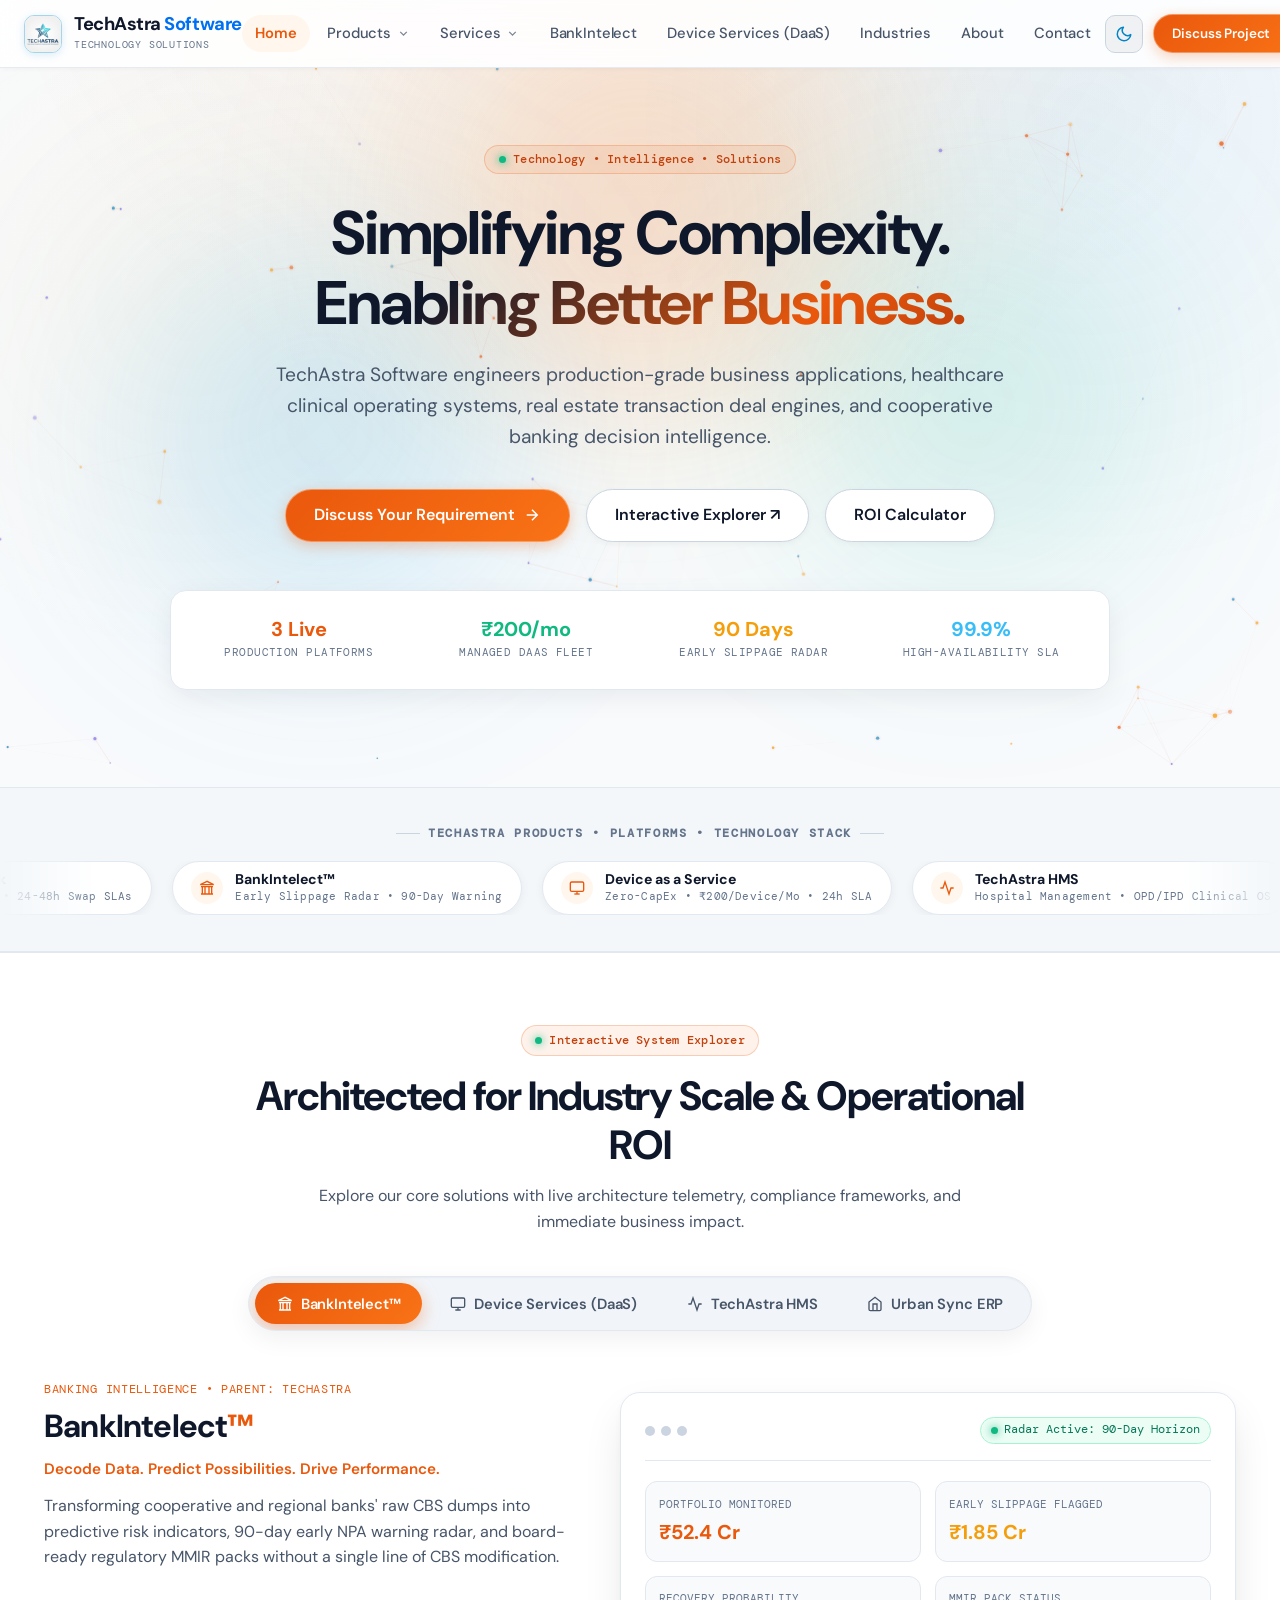
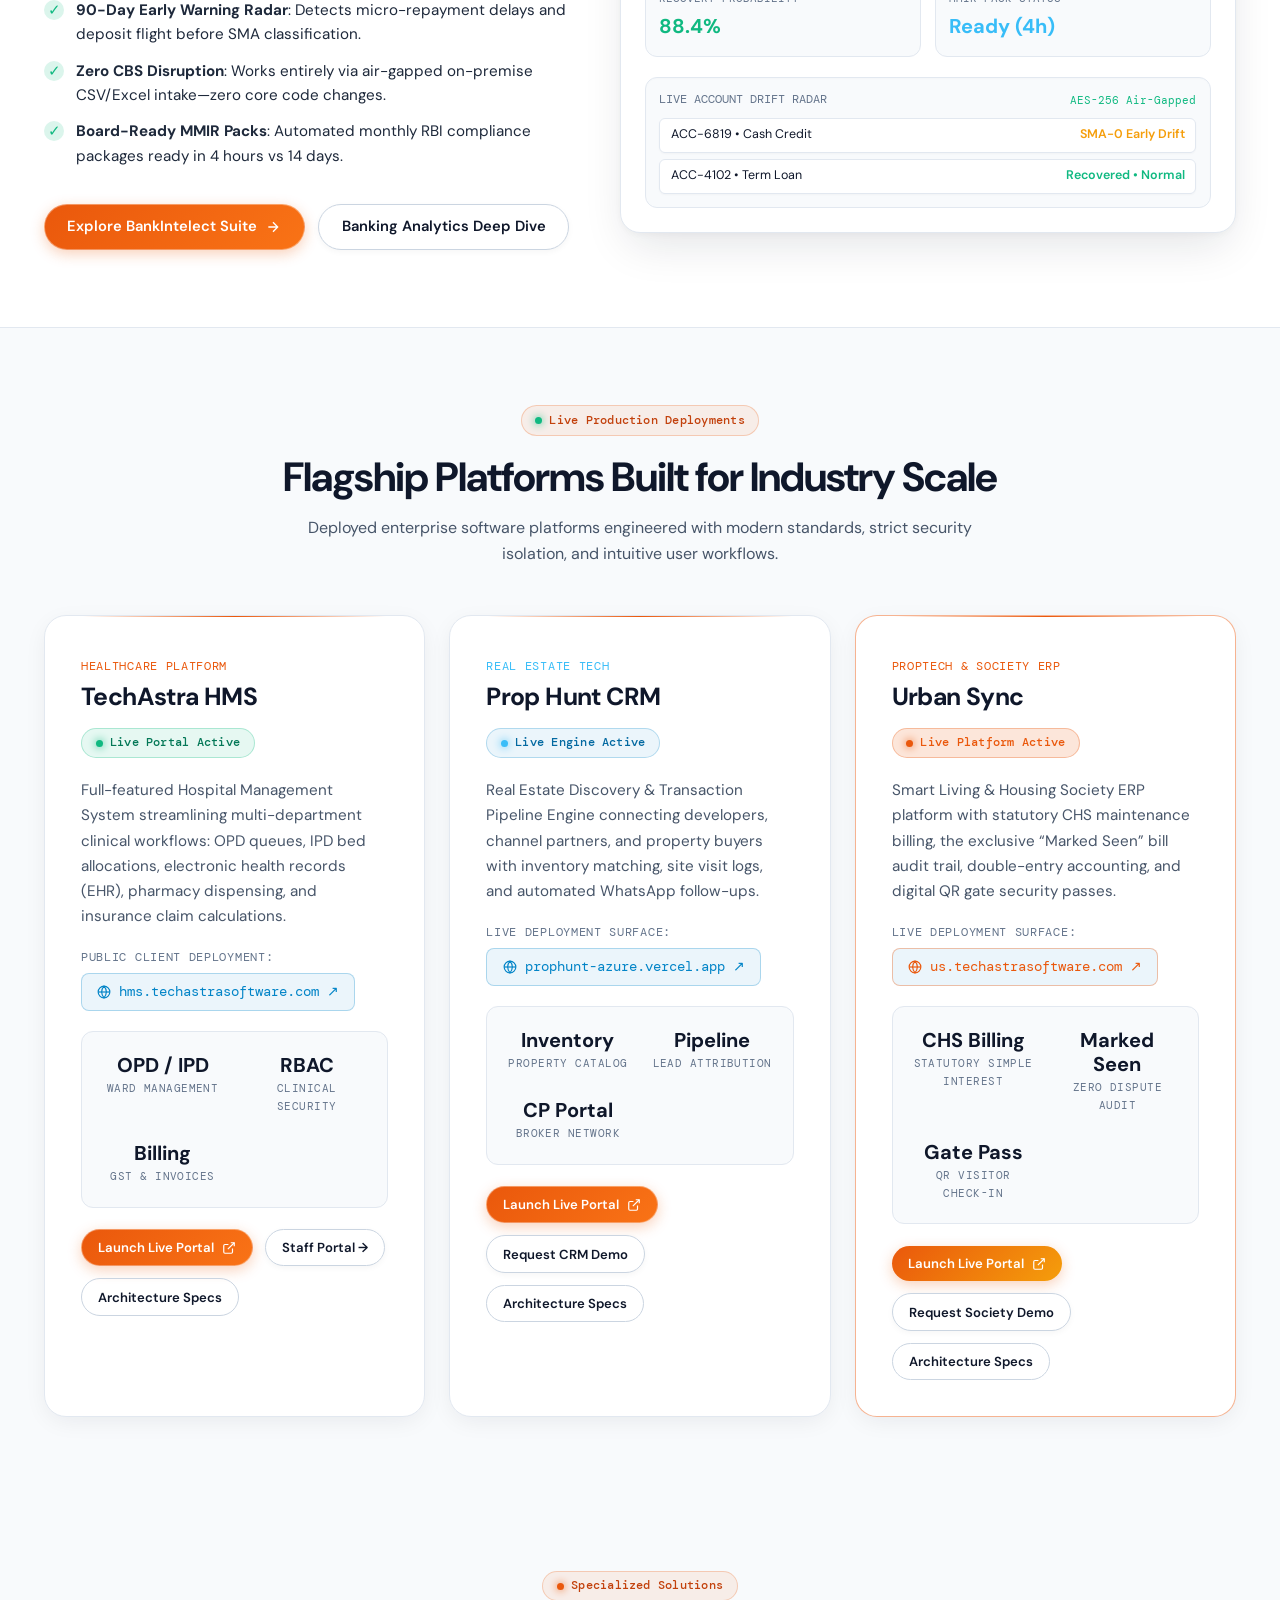
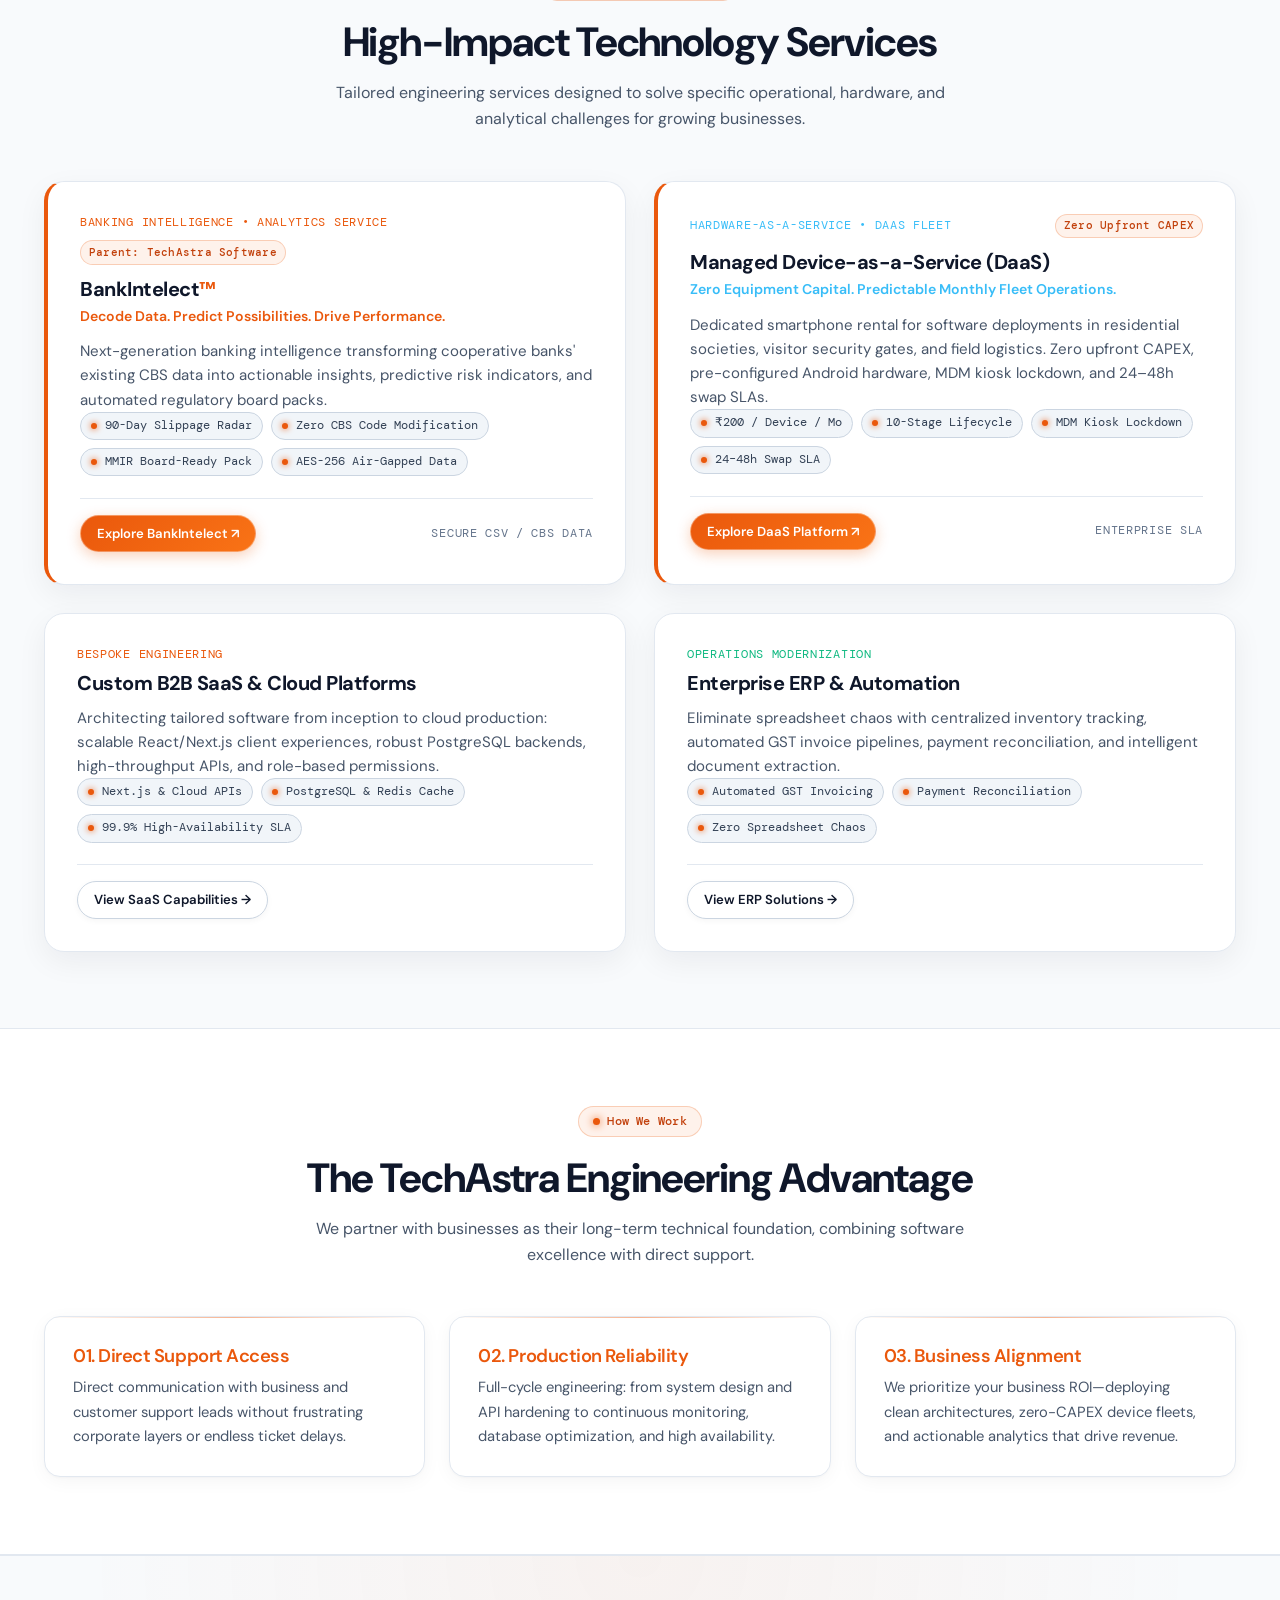
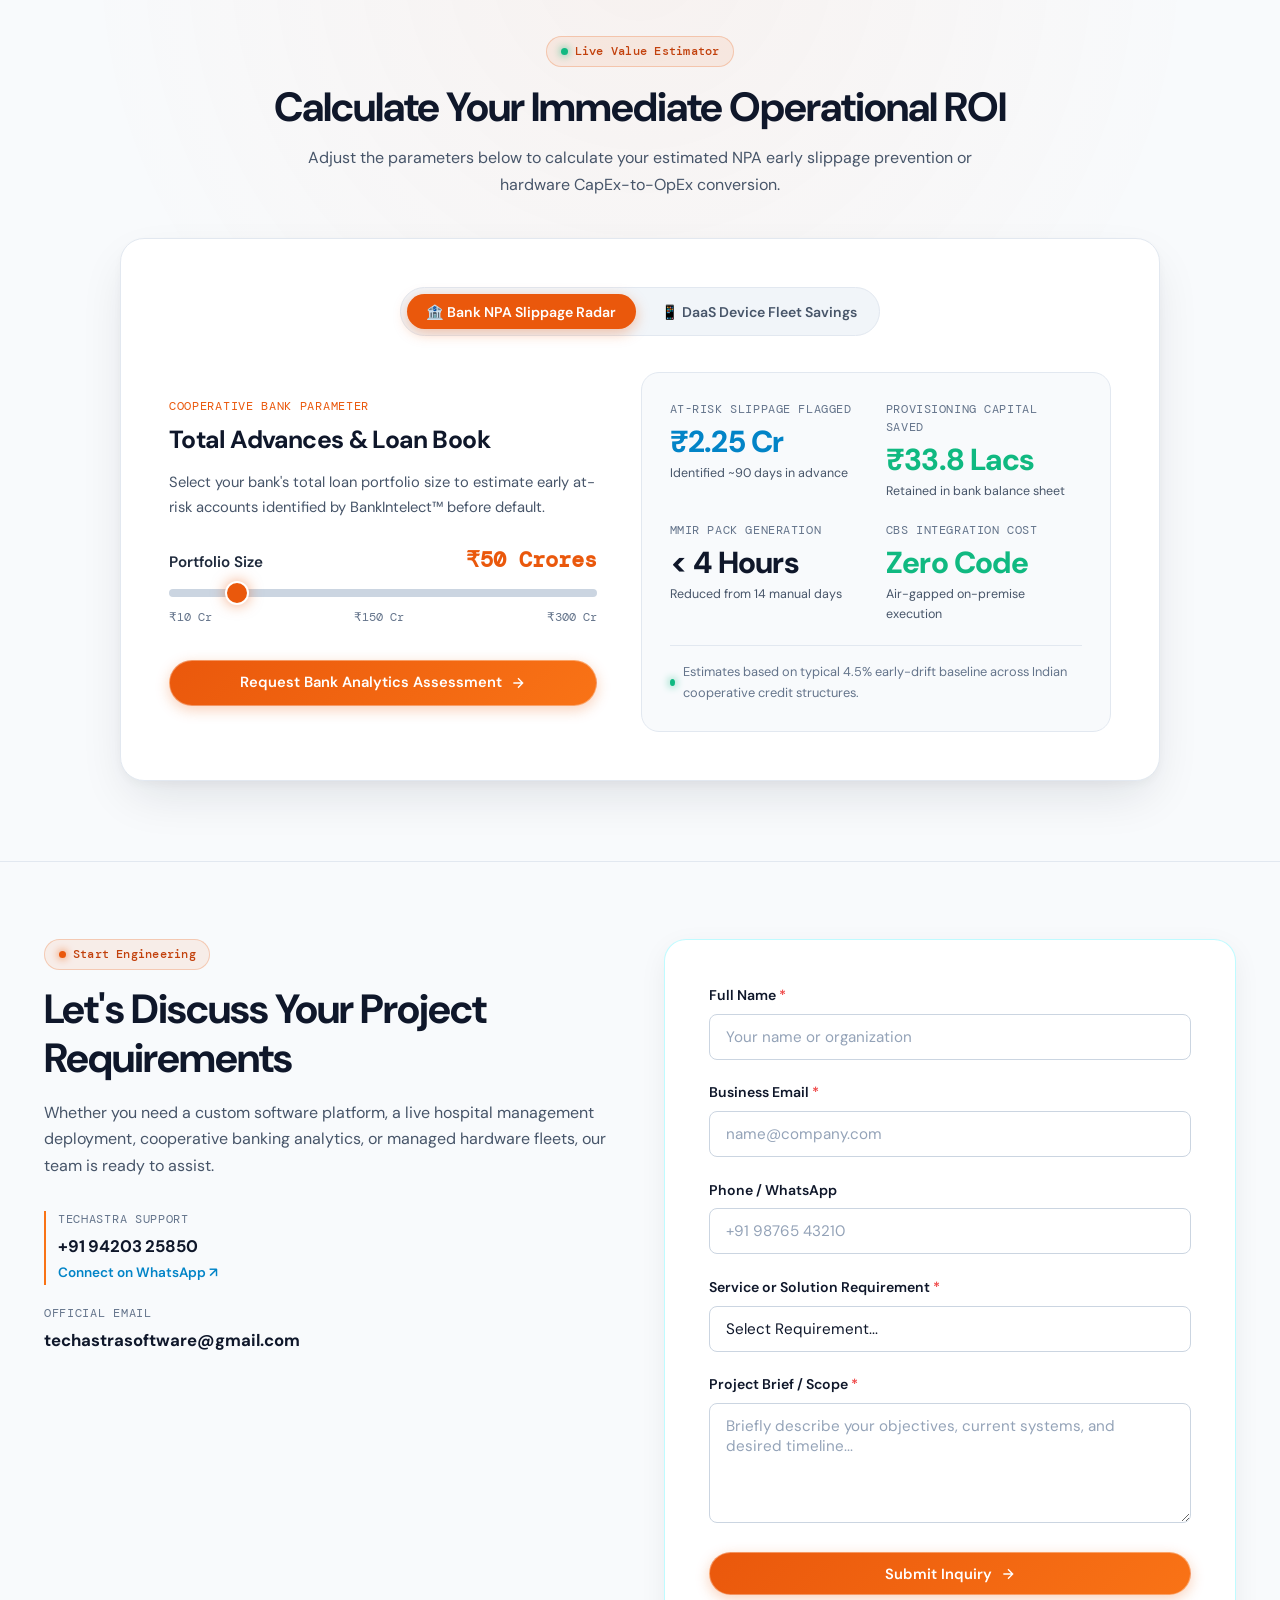
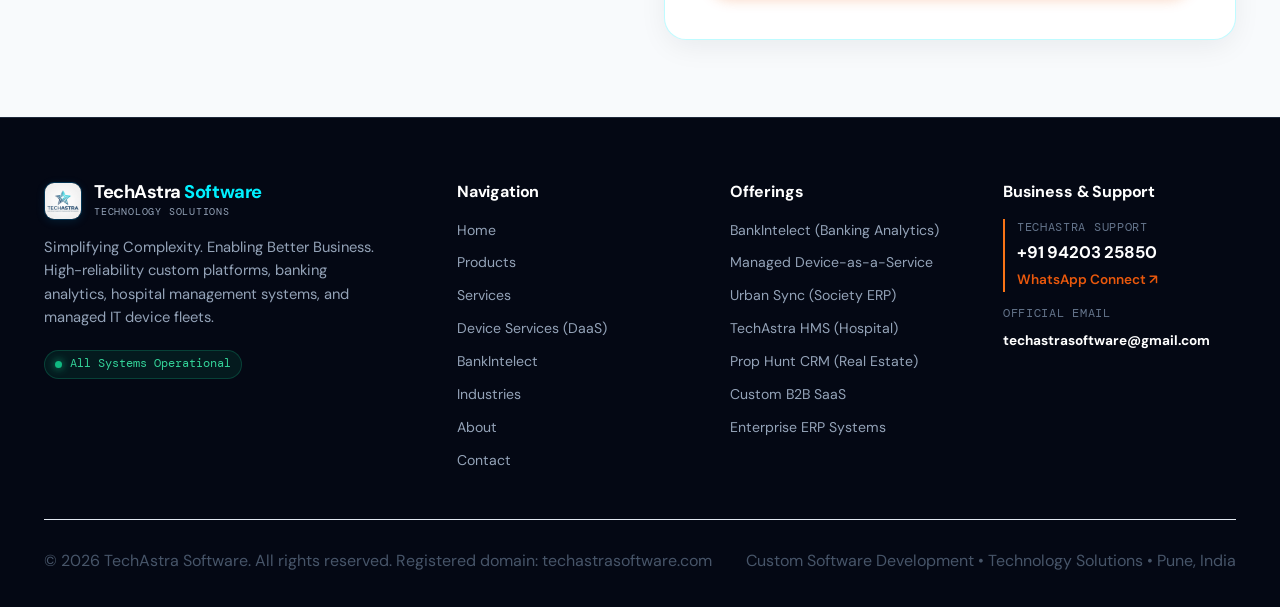
==== commit 44324395: "fix(ui): frosted glass navbar and adapt interactive telemetry mockup for light theme" ====
--- a/index.html
+++ b/index.html
@@ -714,17 +714,17 @@
                 </div>
               </div>
 
-              <div style="background: rgba(6, 11, 24, 0.6); border: 1px solid var(--border-subtle); border-radius: 12px; padding: 0.85rem;">
+              <div class="mockup-terminal-box">
                 <div style="display: flex; justify-content: space-between; align-items: center; margin-bottom: 0.5rem;">
                   <span style="font-family: var(--font-mono); font-size: 0.72rem; color: var(--text-muted);">LIVE ACCOUNT DRIFT RADAR</span>
                   <span style="font-size: 0.7rem; color: #10B981; font-family: var(--font-mono);">AES-256 Air-Gapped</span>
                 </div>
                 <div style="display: flex; flex-direction: column; gap: 0.4rem;">
-                  <div style="display: flex; justify-content: space-between; font-size: 0.78rem; padding: 0.35rem 0.5rem; background: rgba(255, 255, 255, 0.03); border-radius: 6px;">
+                  <div class="mockup-terminal-row">
                     <span>ACC-6819 &bull; Cash Credit</span>
                     <span style="color: #F59E0B; font-weight: 600;">SMA-0 Early Drift</span>
                   </div>
-                  <div style="display: flex; justify-content: space-between; font-size: 0.78rem; padding: 0.35rem 0.5rem; background: rgba(255, 255, 255, 0.03); border-radius: 6px;">
+                  <div class="mockup-terminal-row">
                     <span>ACC-4102 &bull; Term Loan</span>
                     <span style="color: #10B981; font-weight: 600;">Recovered &bull; Normal</span>
                   </div>
@@ -795,7 +795,7 @@
                 </div>
                 <div class="radar-sim-card">
                   <div class="radar-sim-label">KIOSK LOCKDOWN</div>
-                  <div class="radar-sim-val" style="color: #FFFFFF;">100% Active</div>
+                  <div class="radar-sim-val">100% Active</div>
                 </div>
                 <div class="radar-sim-card">
                   <div class="radar-sim-label">CAPEX CONVERTED</div>
@@ -803,16 +803,16 @@
                 </div>
               </div>
 
-              <div style="background: rgba(6, 11, 24, 0.6); border: 1px solid var(--border-subtle); border-radius: 12px; padding: 0.85rem;">
+              <div class="mockup-terminal-box">
                 <div style="display: flex; justify-content: space-between; font-size: 0.72rem; color: var(--text-muted); font-family: var(--font-mono); margin-bottom: 0.4rem;">
                   <span>FLEET TERMINAL STATUS</span>
                   <span style="color: #10B981;">All Health Checks Normal</span>
                 </div>
-                <div style="display: flex; justify-content: space-between; font-size: 0.78rem; padding: 0.35rem 0.5rem; background: rgba(255, 255, 255, 0.03); border-radius: 6px; margin-bottom: 0.3rem;">
+                <div class="mockup-terminal-row" style="margin-bottom: 0.3rem;">
                   <span>Gate-01 South Wing &bull; Android 14</span>
                   <span style="color: #10B981;">Online &bull; 94% Batt</span>
                 </div>
-                <div style="display: flex; justify-content: space-between; font-size: 0.78rem; padding: 0.35rem 0.5rem; background: rgba(255, 255, 255, 0.03); border-radius: 6px;">
+                <div class="mockup-terminal-row">
                   <span>Gate-02 Main Visitor Terminal</span>
                   <span style="color: #10B981;">Online &bull; 88% Batt</span>
                 </div>
@@ -886,20 +886,20 @@
                 </div>
                 <div class="radar-sim-card">
                   <div class="radar-sim-label">GST INVOICE SPEED</div>
-                  <div class="radar-sim-val" style="color: #FFFFFF;">Instant</div>
-                </div>
-              </div>
-
-              <div style="background: rgba(6, 11, 24, 0.6); border: 1px solid var(--border-subtle); border-radius: 12px; padding: 0.85rem;">
+                  <div class="radar-sim-val">Instant</div>
+                </div>
+              </div>
+
+              <div class="mockup-terminal-box">
                 <div style="display: flex; justify-content: space-between; font-size: 0.72rem; color: var(--text-muted); font-family: var(--font-mono); margin-bottom: 0.4rem;">
                   <span>ACTIVE CLINICAL SESSIONS</span>
                   <span style="color: var(--brand-cyan);">hms.techastrasoftware.com</span>
                 </div>
-                <div style="display: flex; justify-content: space-between; font-size: 0.78rem; padding: 0.35rem 0.5rem; background: rgba(255, 255, 255, 0.03); border-radius: 6px; margin-bottom: 0.3rem;">
+                <div class="mockup-terminal-row" style="margin-bottom: 0.3rem;">
                   <span>OPD Cardiology &bull; Dr. Joshi</span>
                   <span style="color: #10B981;">Token 18 In-Progress</span>
                 </div>
-                <div style="display: flex; justify-content: space-between; font-size: 0.78rem; padding: 0.35rem 0.5rem; background: rgba(255, 255, 255, 0.03); border-radius: 6px;">
+                <div class="mockup-terminal-row">
                   <span>IPD Ward-B &bull; Bed 08</span>
                   <span style="color: #38BDF8;">Discharge Vetted</span>
                 </div>
@@ -977,16 +977,16 @@
                 </div>
               </div>
 
-              <div style="background: rgba(6, 11, 24, 0.6); border: 1px solid var(--border-subtle); border-radius: 12px; padding: 0.85rem;">
+              <div class="mockup-terminal-box">
                 <div style="display: flex; justify-content: space-between; font-size: 0.72rem; color: var(--text-muted); font-family: var(--font-mono); margin-bottom: 0.4rem;">
                   <span>REAL-TIME AUDIT TRAIL</span>
                   <span style="color: #EA580C;">us.techastrasoftware.com</span>
                 </div>
-                <div style="display: flex; justify-content: space-between; font-size: 0.78rem; padding: 0.35rem 0.5rem; background: rgba(255, 255, 255, 0.03); border-radius: 6px; margin-bottom: 0.3rem;">
+                <div class="mockup-terminal-row" style="margin-bottom: 0.3rem;">
                   <span>Flat B-702 &bull; Maintenance ₹4,200</span>
                   <span style="color: #10B981;">Marked Seen &bull; 09:14 AM</span>
                 </div>
-                <div style="display: flex; justify-content: space-between; font-size: 0.78rem; padding: 0.35rem 0.5rem; background: rgba(255, 255, 255, 0.03); border-radius: 6px;">
+                <div class="mockup-terminal-row">
                   <span>Gate QR &bull; Delivery Entry Verified</span>
                   <span style="color: #38BDF8;">Gate-01 Approved</span>
                 </div>
--- a/css/styles.css
+++ b/css/styles.css
@@ -381,8 +381,8 @@
   width: 100%;
   height: 68px;
   background: rgba(6, 11, 24, 0.82);
-  backdrop-filter: blur(20px) saturate(180%);
-  -webkit-backdrop-filter: blur(20px) saturate(180%);
+  backdrop-filter: blur(18px) saturate(180%);
+  -webkit-backdrop-filter: blur(18px) saturate(180%);
   border-bottom: 1px solid rgba(255, 255, 255, 0.08);
   z-index: 1000;
   display: flex;
@@ -393,19 +393,24 @@
 }
 
 .site-header.scrolled {
-  background: rgba(6, 11, 24, 0.94);
+  background: rgba(6, 11, 24, 0.92);
   border-bottom-color: rgba(255, 255, 255, 0.12);
   box-shadow: 0 10px 30px -10px rgba(0, 0, 0, 0.5), 0 1px 3px rgba(0, 0, 0, 0.3);
 }
 
 [data-theme="light"] .site-header {
-  background: rgba(255, 255, 255, 0.88);
-  border-bottom: 1px solid rgba(15, 23, 42, 0.08);
+  background: rgba(255, 255, 255, 0.85);
+  backdrop-filter: blur(18px) saturate(180%);
+  -webkit-backdrop-filter: blur(18px) saturate(180%);
+  border-bottom: 1px solid rgba(226, 232, 240, 0.85);
+  box-shadow: 0 1px 6px -1px rgba(15, 23, 42, 0.05);
 }
 
 [data-theme="light"] .site-header.scrolled {
-  background: rgba(255, 255, 255, 0.96);
-  border-bottom-color: rgba(15, 23, 42, 0.12);
+  background: rgba(255, 255, 255, 0.93);
+  backdrop-filter: blur(20px) saturate(180%);
+  -webkit-backdrop-filter: blur(20px) saturate(180%);
+  border-bottom-color: rgba(203, 213, 225, 0.9);
   box-shadow: 0 8px 24px -4px rgba(15, 23, 42, 0.08), 0 1px 2px rgba(15, 23, 42, 0.04);
 }
 
@@ -1776,9 +1781,11 @@
 }
 
 [data-theme="light"] .site-header {
-  background: rgba(255, 255, 255, 0.92);
-  border-bottom: 1px solid #E2E8F0;
-  box-shadow: 0 1px 4px rgba(15, 23, 42, 0.05);
+  background: rgba(255, 255, 255, 0.85);
+  backdrop-filter: blur(18px) saturate(180%);
+  -webkit-backdrop-filter: blur(18px) saturate(180%);
+  border-bottom: 1px solid rgba(226, 232, 240, 0.85);
+  box-shadow: 0 1px 6px -1px rgba(15, 23, 42, 0.05);
 }
 
 [data-theme="light"] .site-header .brand-name,
@@ -2959,6 +2966,55 @@
   color: #0F172A;
 }
 
+/* Terminal & Drift Radar Mockup Box (Dark & Light Theme Adaptable) */
+.mockup-terminal-box {
+  background: rgba(6, 11, 24, 0.65);
+  border: 1px solid var(--border-subtle);
+  border-radius: 12px;
+  padding: 0.85rem;
+  transition: all 200ms ease;
+}
+
+[data-theme="light"] .mockup-terminal-box {
+  background: #F8FAFC;
+  border-color: #E2E8F0;
+  box-shadow: inset 0 1px 2px rgba(15, 23, 42, 0.02);
+}
+
+.mockup-terminal-row {
+  display: flex;
+  justify-content: space-between;
+  align-items: center;
+  font-size: 0.78rem;
+  padding: 0.4rem 0.65rem;
+  background: rgba(255, 255, 255, 0.04);
+  border-radius: 6px;
+  color: var(--text-primary);
+  transition: all 200ms ease;
+}
+
+[data-theme="light"] .mockup-terminal-row {
+  background: #FFFFFF;
+  border: 1px solid #E2E8F0;
+  color: #0F172A;
+  box-shadow: 0 1px 2px rgba(15, 23, 42, 0.03);
+}
+
+[data-theme="light"] .tab-mockup-topbar {
+  border-bottom-color: #E2E8F0;
+}
+
+[data-theme="light"] .mockup-window-dot {
+  background: #CBD5E1;
+}
+
+[data-theme="light"] .mockup-status-indicator {
+  background: #ECFDF5;
+  color: #047857;
+  border-color: #A7F3D0;
+}
+
+
 /* --- 4. Interactive Banking NPA & DaaS ROI Calculator --- */
 .calc-section {
   position: relative;
